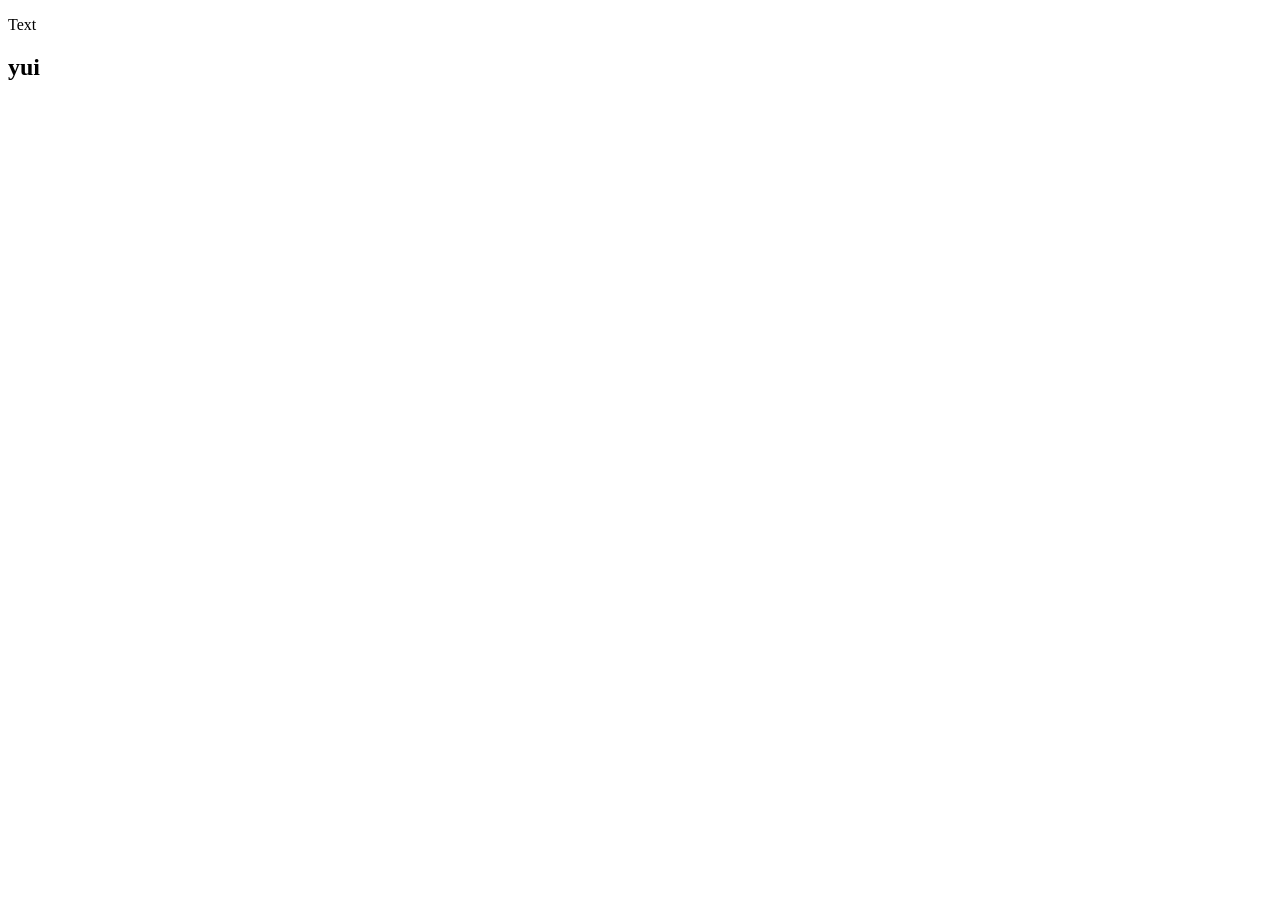
==== index.html @ f547c117 "Initial commit" ====
<!DOCTYPE html>
<html lang="en">
<head>
    <meta charset="UTF-8">
    <meta name="viewport" content="width=, initial-scale=1.0">
    <title>Document</title>
</head>
<body>
    <p>Text</p>
    <h2>yui</h2>
</body>
</html>
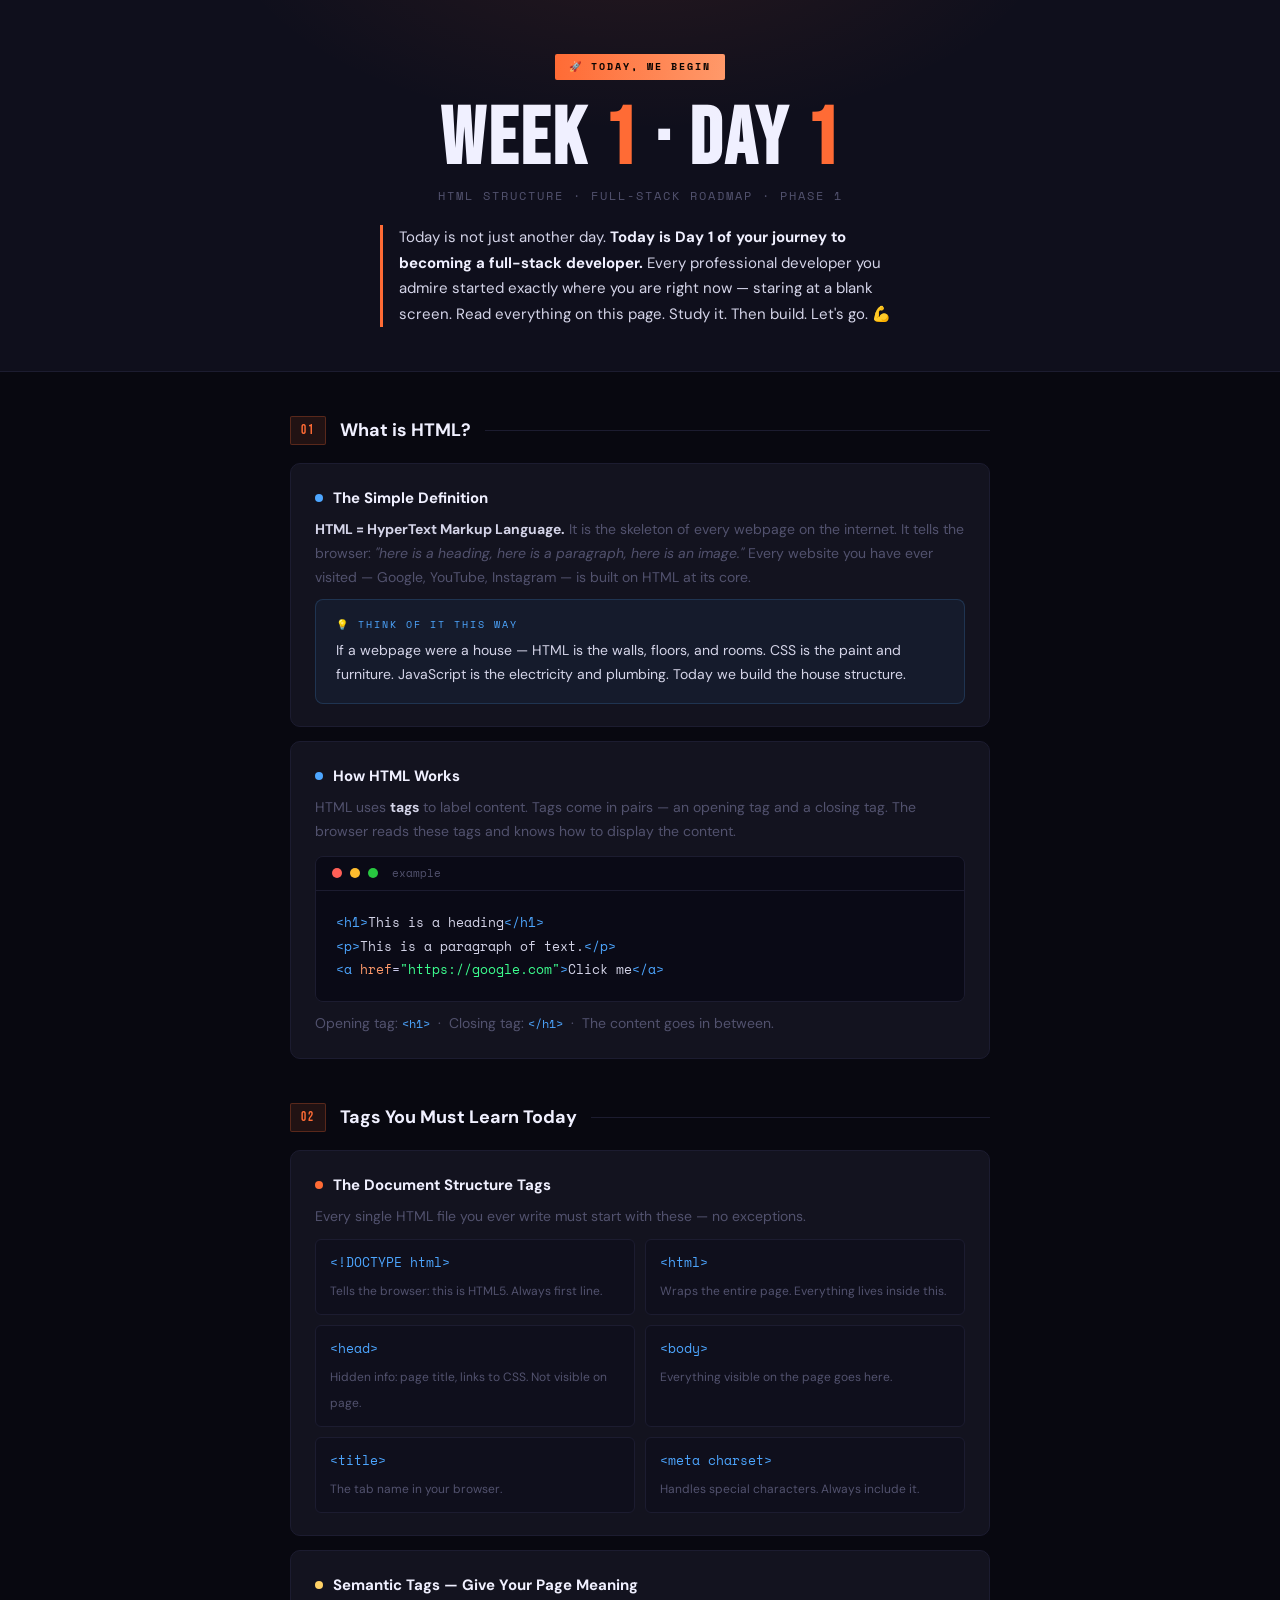
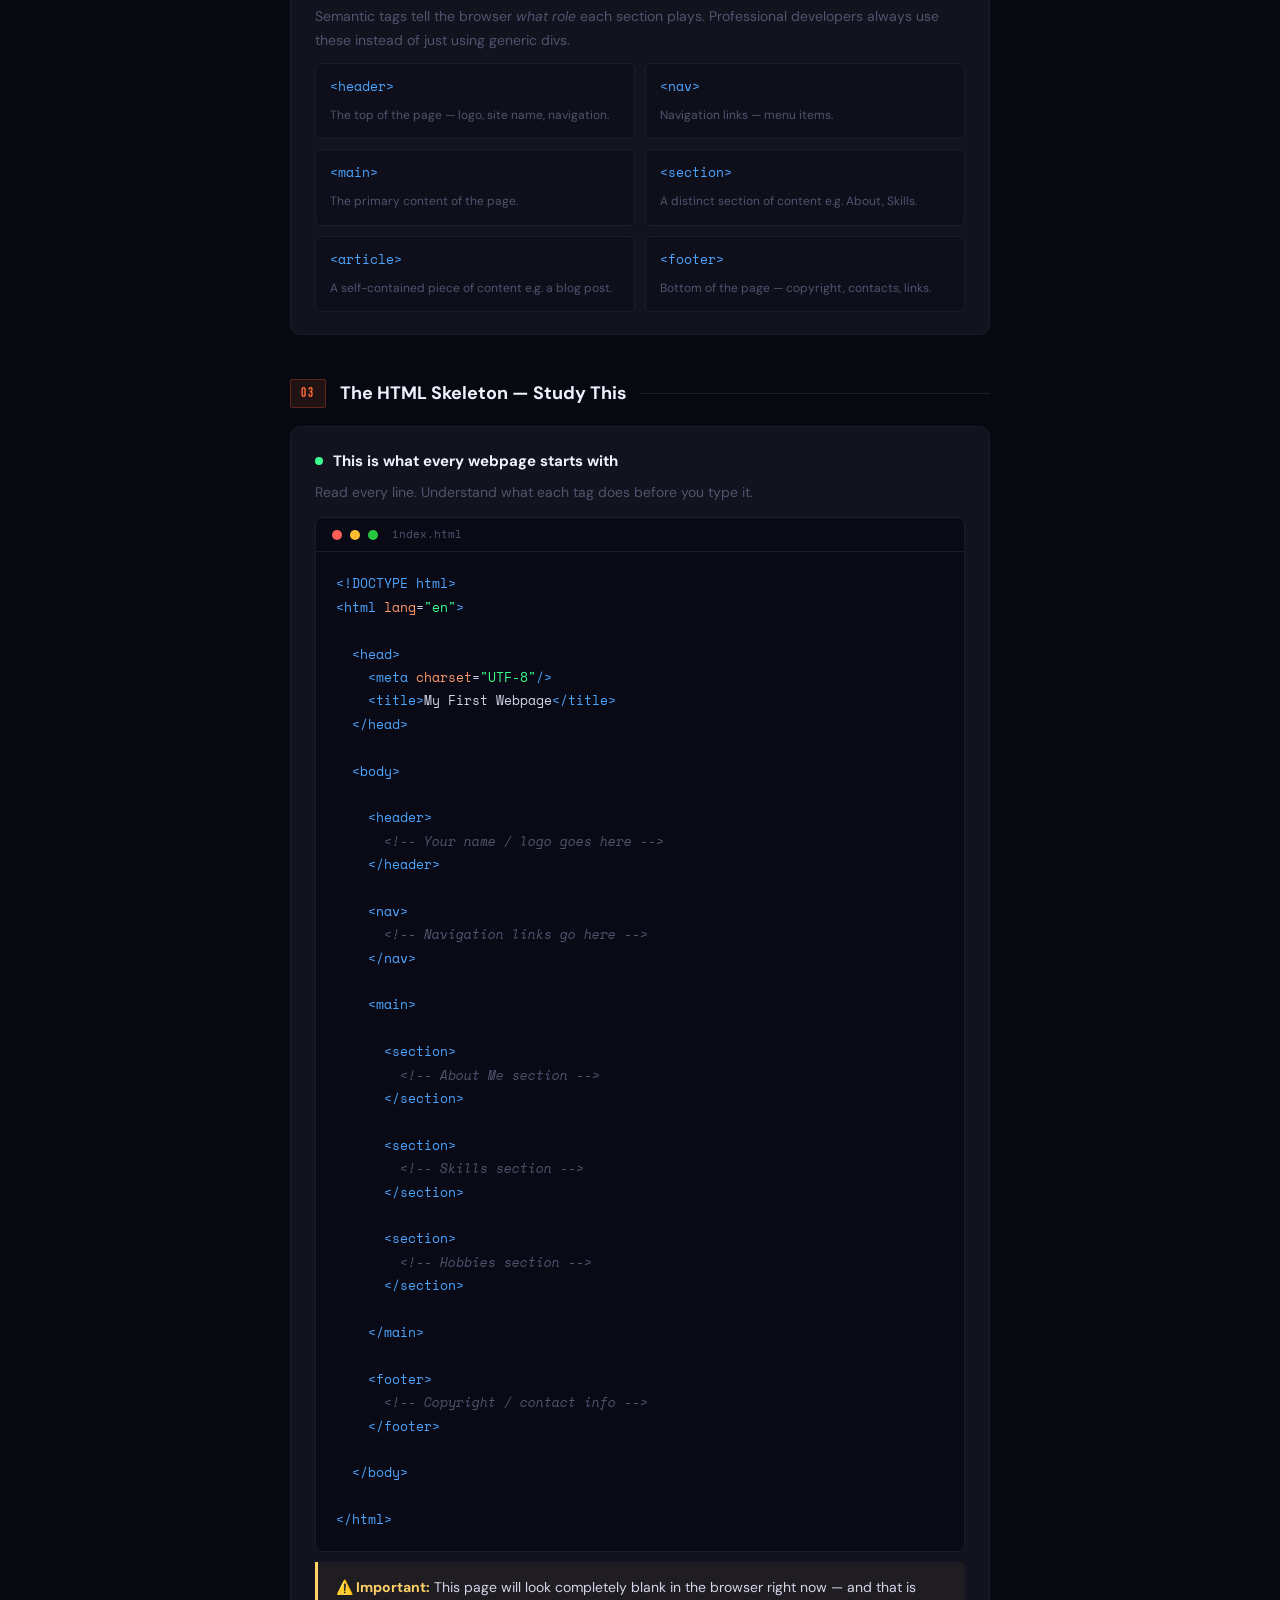
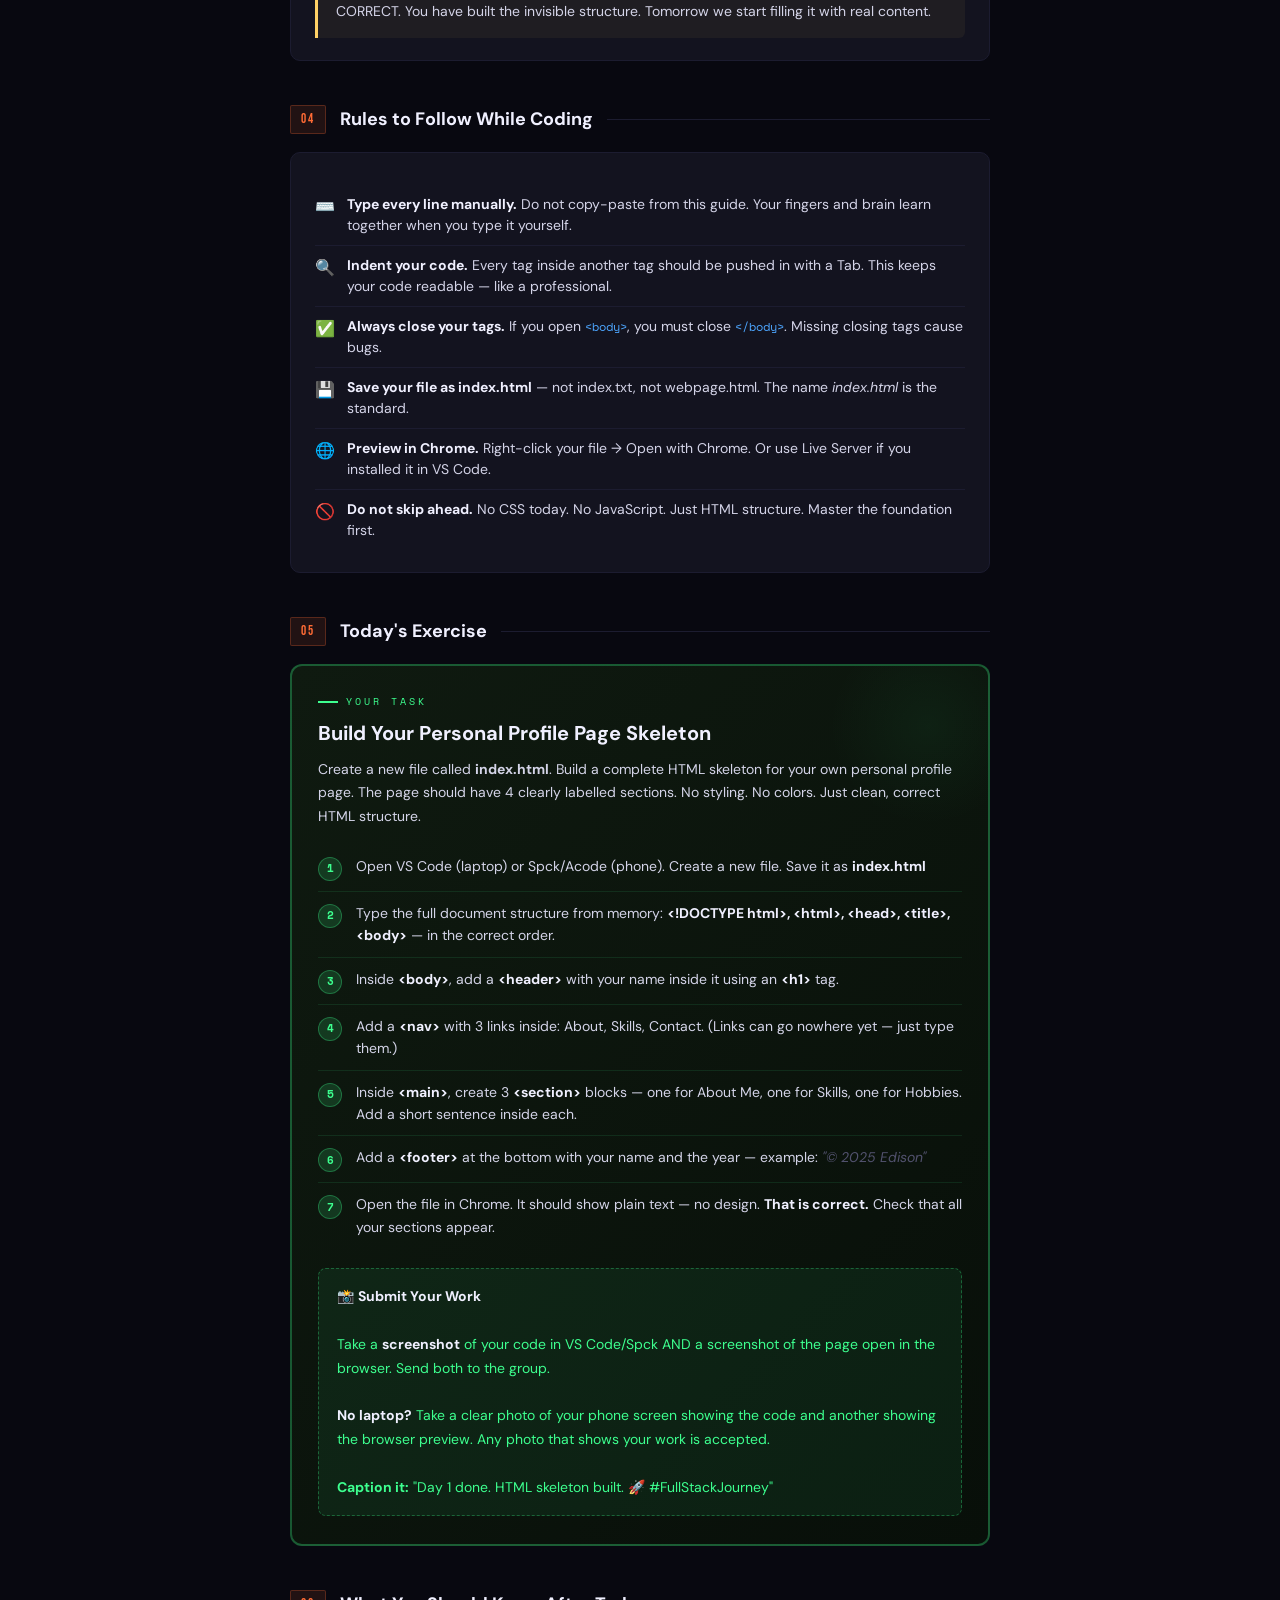
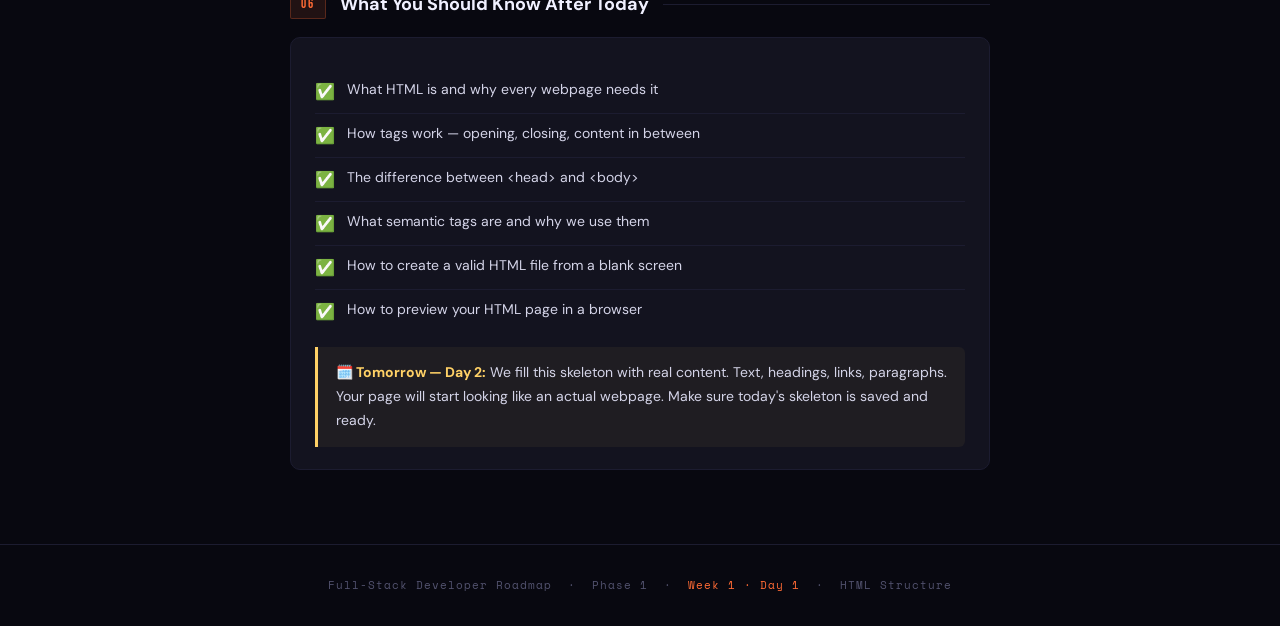
==== commit 1904c35b: "week 1, day1." ====
--- a/index.html
+++ b/index.html
@@ -1,12 +1,607 @@
 <!DOCTYPE html>
 <html lang="en">
 <head>
-    <meta charset="UTF-8">
-    <meta name="viewport" content="width=, initial-scale=1.0">
-    <title>Document</title>
+<meta charset="UTF-8"/>
+<meta name="viewport" content="width=device-width, initial-scale=1.0"/>
+<title>Week 1 · Day 1 — HTML Structure</title>
+<link href="https://fonts.googleapis.com/css2?family=Space+Mono:ital,wght@0,400;0,700;1,400&family=Bebas+Neue&family=DM+Sans:wght@300;400;500;700&display=swap" rel="stylesheet"/>
+<style>
+  :root {
+    --bg: #080810;
+    --surface: #0f0f1c;
+    --card: #13131f;
+    --border: #1c1c30;
+    --accent: #ff6b35;
+    --blue: #4da6ff;
+    --green: #3dff8f;
+    --yellow: #ffd166;
+    --muted: #52526e;
+    --text: #d4d4e8;
+    --white: #f0f0ff;
+  }
+
+  * { margin: 0; padding: 0; box-sizing: border-box; }
+
+  body {
+    background: var(--bg);
+    color: var(--text);
+    font-family: 'DM Sans', sans-serif;
+    line-height: 1.6;
+  }
+
+  /* ── HERO ── */
+  .hero {
+    background: var(--surface);
+    border-bottom: 1px solid var(--border);
+    padding: 52px 24px 44px;
+    text-align: center;
+    position: relative;
+    overflow: hidden;
+  }
+  .hero::before {
+    content: '';
+    position: absolute;
+    inset: 0;
+    background:
+      radial-gradient(ellipse 600px 300px at 50% -80px, rgba(255,107,53,0.1) 0%, transparent 70%);
+    pointer-events: none;
+  }
+  .journey-badge {
+    display: inline-block;
+    background: linear-gradient(90deg, var(--accent), #ff9a6b);
+    color: #000;
+    font-family: 'Space Mono', monospace;
+    font-size: 10px;
+    font-weight: 700;
+    letter-spacing: 2px;
+    text-transform: uppercase;
+    padding: 5px 14px;
+    border-radius: 2px;
+    margin-bottom: 20px;
+  }
+  .hero h1 {
+    font-family: 'Bebas Neue', sans-serif;
+    font-size: clamp(42px, 10vw, 80px);
+    color: var(--white);
+    letter-spacing: 3px;
+    line-height: 1;
+    margin-bottom: 6px;
+  }
+  .hero h1 span { color: var(--accent); }
+  .hero-sub {
+    font-family: 'Space Mono', monospace;
+    font-size: 12px;
+    color: var(--muted);
+    letter-spacing: 2px;
+    text-transform: uppercase;
+    margin-bottom: 20px;
+  }
+  .hero-message {
+    max-width: 520px;
+    margin: 0 auto;
+    font-size: 15px;
+    color: var(--text);
+    line-height: 1.7;
+    border-left: 3px solid var(--accent);
+    padding-left: 16px;
+    text-align: left;
+  }
+  .hero-message strong { color: var(--white); }
+
+  /* ── LAYOUT ── */
+  .wrap {
+    max-width: 740px;
+    margin: 0 auto;
+    padding: 0 20px 60px;
+  }
+
+  /* ── SECTION HEADER ── */
+  .sec-head {
+    display: flex;
+    align-items: center;
+    gap: 14px;
+    margin: 44px 0 18px;
+  }
+  .sec-num {
+    font-family: 'Bebas Neue', sans-serif;
+    font-size: 13px;
+    letter-spacing: 2px;
+    color: var(--accent);
+    background: rgba(255,107,53,0.1);
+    border: 1px solid rgba(255,107,53,0.25);
+    padding: 3px 10px;
+    border-radius: 2px;
+    white-space: nowrap;
+  }
+  .sec-title {
+    font-family: 'DM Sans', sans-serif;
+    font-size: 18px;
+    font-weight: 700;
+    color: var(--white);
+  }
+  .sec-line {
+    flex: 1;
+    height: 1px;
+    background: var(--border);
+  }
+
+  /* ── CARD ── */
+  .card {
+    background: var(--card);
+    border: 1px solid var(--border);
+    border-radius: 10px;
+    padding: 22px 24px;
+    margin-bottom: 14px;
+  }
+  .card-title {
+    font-size: 15px;
+    font-weight: 700;
+    color: var(--white);
+    margin-bottom: 8px;
+    display: flex;
+    align-items: center;
+    gap: 10px;
+  }
+  .card-title .dot {
+    width: 8px; height: 8px;
+    border-radius: 50%;
+    background: var(--accent);
+    flex-shrink: 0;
+  }
+  .card-title .dot.blue { background: var(--blue); }
+  .card-title .dot.green { background: var(--green); }
+  .card-title .dot.yellow { background: var(--yellow); }
+  .card p {
+    font-size: 14px;
+    color: var(--muted);
+    line-height: 1.7;
+  }
+  .card p strong { color: var(--text); }
+
+  /* ── WHAT IS HTML ── */
+  .analogy-box {
+    background: rgba(77,166,255,0.06);
+    border: 1px solid rgba(77,166,255,0.18);
+    border-radius: 8px;
+    padding: 16px 20px;
+    margin-top: 10px;
+    font-size: 14px;
+    color: var(--text);
+    line-height: 1.7;
+  }
+  .analogy-box .label {
+    font-family: 'Space Mono', monospace;
+    font-size: 10px;
+    color: var(--blue);
+    letter-spacing: 2px;
+    text-transform: uppercase;
+    margin-bottom: 6px;
+  }
+
+  /* ── TAG TABLE ── */
+  .tag-grid {
+    display: grid;
+    grid-template-columns: 1fr 1fr;
+    gap: 10px;
+    margin-top: 10px;
+  }
+  @media (max-width: 500px) { .tag-grid { grid-template-columns: 1fr; } }
+  .tag-item {
+    background: var(--surface);
+    border: 1px solid var(--border);
+    border-radius: 6px;
+    padding: 12px 14px;
+  }
+  .tag-item code {
+    font-family: 'Space Mono', monospace;
+    font-size: 13px;
+    color: var(--blue);
+    display: block;
+    margin-bottom: 4px;
+  }
+  .tag-item span {
+    font-size: 12px;
+    color: var(--muted);
+  }
+
+  /* ── CODE BLOCK ── */
+  .code-wrap {
+    margin-top: 12px;
+    border-radius: 8px;
+    overflow: hidden;
+    border: 1px solid var(--border);
+  }
+  .code-bar {
+    background: #0a0a16;
+    padding: 8px 16px;
+    display: flex;
+    align-items: center;
+    gap: 8px;
+    border-bottom: 1px solid var(--border);
+  }
+  .code-bar .dot-r { width: 10px; height: 10px; border-radius: 50%; background: #ff5f57; }
+  .code-bar .dot-y { width: 10px; height: 10px; border-radius: 50%; background: #febc2e; }
+  .code-bar .dot-g { width: 10px; height: 10px; border-radius: 50%; background: #28c840; }
+  .code-bar span {
+    font-family: 'Space Mono', monospace;
+    font-size: 11px;
+    color: var(--muted);
+    margin-left: 6px;
+  }
+  pre {
+    background: #0a0a16;
+    padding: 20px;
+    overflow-x: auto;
+    font-family: 'Space Mono', monospace;
+    font-size: 13px;
+    line-height: 1.8;
+    color: #c8c8e8;
+  }
+  .hl-tag { color: #4da6ff; }
+  .hl-attr { color: #ff9a6b; }
+  .hl-str { color: #3dff8f; }
+  .hl-com { color: #52526e; font-style: italic; }
+  .hl-text { color: #d4d4e8; }
+
+  /* ── RULES ── */
+  .rule-list {
+    list-style: none;
+    margin-top: 10px;
+  }
+  .rule-list li {
+    font-size: 14px;
+    color: var(--text);
+    padding: 9px 0;
+    border-bottom: 1px solid var(--border);
+    display: flex;
+    gap: 12px;
+    align-items: flex-start;
+    line-height: 1.5;
+  }
+  .rule-list li:last-child { border-bottom: none; }
+  .rule-list li .icon { font-size: 16px; flex-shrink: 0; margin-top: 1px; }
+
+  /* ── EXERCISE ── */
+  .exercise-card {
+    background: linear-gradient(135deg, #0f1a10, #080f09);
+    border: 2px solid rgba(61,255,143,0.3);
+    border-radius: 12px;
+    padding: 28px 26px;
+    margin-top: 8px;
+    position: relative;
+    overflow: hidden;
+  }
+  .exercise-card::before {
+    content: '';
+    position: absolute;
+    top: -40px; right: -40px;
+    width: 200px; height: 200px;
+    background: radial-gradient(circle, rgba(61,255,143,0.05) 0%, transparent 70%);
+    pointer-events: none;
+  }
+  .ex-badge {
+    font-family: 'Space Mono', monospace;
+    font-size: 10px;
+    letter-spacing: 3px;
+    color: var(--green);
+    text-transform: uppercase;
+    margin-bottom: 10px;
+    display: flex;
+    align-items: center;
+    gap: 8px;
+  }
+  .ex-badge::before {
+    content: '';
+    width: 20px; height: 2px;
+    background: var(--green);
+  }
+  .exercise-card h3 {
+    font-size: 20px;
+    font-weight: 700;
+    color: var(--white);
+    margin-bottom: 12px;
+    line-height: 1.3;
+  }
+  .exercise-card p {
+    font-size: 14px;
+    color: var(--text);
+    line-height: 1.7;
+    margin-bottom: 16px;
+  }
+  .step-list {
+    list-style: none;
+    margin-bottom: 20px;
+  }
+  .step-list li {
+    display: flex;
+    gap: 14px;
+    align-items: flex-start;
+    padding: 10px 0;
+    border-bottom: 1px solid rgba(61,255,143,0.1);
+    font-size: 14px;
+    color: var(--text);
+    line-height: 1.6;
+  }
+  .step-list li:last-child { border-bottom: none; }
+  .step-num {
+    width: 24px; height: 24px;
+    border-radius: 50%;
+    background: rgba(61,255,143,0.15);
+    border: 1px solid rgba(61,255,143,0.3);
+    color: var(--green);
+    font-family: 'Space Mono', monospace;
+    font-size: 11px;
+    font-weight: 700;
+    display: flex; align-items: center; justify-content: center;
+    flex-shrink: 0;
+    margin-top: 2px;
+  }
+  .submit-box {
+    background: rgba(61,255,143,0.07);
+    border: 1px dashed rgba(61,255,143,0.3);
+    border-radius: 8px;
+    padding: 16px 18px;
+    font-size: 14px;
+    color: var(--green);
+    line-height: 1.7;
+  }
+  .submit-box strong { color: var(--white); }
+
+  /* ── REMEMBER ── */
+  .remember {
+    background: rgba(255,209,102,0.05);
+    border-left: 3px solid var(--yellow);
+    border-radius: 0 6px 6px 0;
+    padding: 14px 18px;
+    margin-top: 10px;
+    font-size: 14px;
+    color: var(--text);
+    line-height: 1.7;
+  }
+  .remember strong { color: var(--yellow); }
+
+  /* ── FOOTER ── */
+  footer {
+    text-align: center;
+    padding: 32px 20px;
+    border-top: 1px solid var(--border);
+    font-family: 'Space Mono', monospace;
+    font-size: 11px;
+    color: var(--muted);
+    letter-spacing: 1px;
+  }
+  footer span { color: var(--accent); }
+</style>
 </head>
 <body>
-    <p>Text</p>
-    <h2>yui</h2>
+
+<!-- HERO -->
+<div class="hero">
+  <div class="journey-badge">🚀 Today, We Begin</div>
+  <h1>Week <span>1</span> · Day <span>1</span></h1>
+  <div class="hero-sub">HTML Structure · Full-Stack Roadmap · Phase 1</div>
+  <div class="hero-message">
+    Today is not just another day. <strong>Today is Day 1 of your journey to becoming a full-stack developer.</strong> Every professional developer you admire started exactly where you are right now — staring at a blank screen. Read everything on this page. Study it. Then build. Let's go. 💪
+  </div>
+</div>
+
+<div class="wrap">
+
+  <!-- SECTION 1: WHAT IS HTML -->
+  <div class="sec-head">
+    <div class="sec-num">01</div>
+    <div class="sec-title">What is HTML?</div>
+    <div class="sec-line"></div>
+  </div>
+
+  <div class="card">
+    <div class="card-title"><span class="dot blue"></span>The Simple Definition</div>
+    <p><strong>HTML = HyperText Markup Language.</strong> It is the skeleton of every webpage on the internet. It tells the browser: <em>"here is a heading, here is a paragraph, here is an image."</em> Every website you have ever visited — Google, YouTube, Instagram — is built on HTML at its core.</p>
+    <div class="analogy-box">
+      <div class="label">💡 Think of it this way</div>
+      If a webpage were a house — HTML is the walls, floors, and rooms. CSS is the paint and furniture. JavaScript is the electricity and plumbing. Today we build the house structure.
+    </div>
+  </div>
+
+  <div class="card">
+    <div class="card-title"><span class="dot blue"></span>How HTML Works</div>
+    <p>HTML uses <strong>tags</strong> to label content. Tags come in pairs — an opening tag and a closing tag. The browser reads these tags and knows how to display the content.</p>
+    <div class="code-wrap" style="margin-top:12px;">
+      <div class="code-bar"><div class="dot-r"></div><div class="dot-y"></div><div class="dot-g"></div><span>example</span></div>
+      <pre><span class="hl-tag">&lt;h1&gt;</span><span class="hl-text">This is a heading</span><span class="hl-tag">&lt;/h1&gt;</span>
+<span class="hl-tag">&lt;p&gt;</span><span class="hl-text">This is a paragraph of text.</span><span class="hl-tag">&lt;/p&gt;</span>
+<span class="hl-tag">&lt;a </span><span class="hl-attr">href</span>=<span class="hl-str">"https://google.com"</span><span class="hl-tag">&gt;</span><span class="hl-text">Click me</span><span class="hl-tag">&lt;/a&gt;</span></pre>
+    </div>
+    <p style="margin-top:10px;">Opening tag: <code style="font-family:'Space Mono',monospace;color:var(--blue);font-size:12px;">&lt;h1&gt;</code> &nbsp;·&nbsp; Closing tag: <code style="font-family:'Space Mono',monospace;color:var(--blue);font-size:12px;">&lt;/h1&gt;</code> &nbsp;·&nbsp; The content goes in between.</p>
+  </div>
+
+  <!-- SECTION 2: THE TAGS -->
+  <div class="sec-head">
+    <div class="sec-num">02</div>
+    <div class="sec-title">Tags You Must Learn Today</div>
+    <div class="sec-line"></div>
+  </div>
+
+  <div class="card">
+    <div class="card-title"><span class="dot"></span>The Document Structure Tags</div>
+    <p>Every single HTML file you ever write must start with these — no exceptions.</p>
+    <div class="tag-grid">
+      <div class="tag-item"><code>&lt;!DOCTYPE html&gt;</code><span>Tells the browser: this is HTML5. Always first line.</span></div>
+      <div class="tag-item"><code>&lt;html&gt;</code><span>Wraps the entire page. Everything lives inside this.</span></div>
+      <div class="tag-item"><code>&lt;head&gt;</code><span>Hidden info: page title, links to CSS. Not visible on page.</span></div>
+      <div class="tag-item"><code>&lt;body&gt;</code><span>Everything visible on the page goes here.</span></div>
+      <div class="tag-item"><code>&lt;title&gt;</code><span>The tab name in your browser.</span></div>
+      <div class="tag-item"><code>&lt;meta charset&gt;</code><span>Handles special characters. Always include it.</span></div>
+    </div>
+  </div>
+
+  <div class="card">
+    <div class="card-title"><span class="dot yellow"></span>Semantic Tags — Give Your Page Meaning</div>
+    <p>Semantic tags tell the browser <em>what role</em> each section plays. Professional developers always use these instead of just using generic divs.</p>
+    <div class="tag-grid">
+      <div class="tag-item"><code>&lt;header&gt;</code><span>The top of the page — logo, site name, navigation.</span></div>
+      <div class="tag-item"><code>&lt;nav&gt;</code><span>Navigation links — menu items.</span></div>
+      <div class="tag-item"><code>&lt;main&gt;</code><span>The primary content of the page.</span></div>
+      <div class="tag-item"><code>&lt;section&gt;</code><span>A distinct section of content e.g. About, Skills.</span></div>
+      <div class="tag-item"><code>&lt;article&gt;</code><span>A self-contained piece of content e.g. a blog post.</span></div>
+      <div class="tag-item"><code>&lt;footer&gt;</code><span>Bottom of the page — copyright, contacts, links.</span></div>
+    </div>
+  </div>
+
+  <!-- SECTION 3: FULL SKELETON -->
+  <div class="sec-head">
+    <div class="sec-num">03</div>
+    <div class="sec-title">The HTML Skeleton — Study This</div>
+    <div class="sec-line"></div>
+  </div>
+
+  <div class="card">
+    <div class="card-title"><span class="dot green"></span>This is what every webpage starts with</div>
+    <p>Read every line. Understand what each tag does before you type it.</p>
+    <div class="code-wrap">
+      <div class="code-bar"><div class="dot-r"></div><div class="dot-y"></div><div class="dot-g"></div><span>index.html</span></div>
+      <pre><span class="hl-tag">&lt;!DOCTYPE html&gt;</span>
+<span class="hl-tag">&lt;html </span><span class="hl-attr">lang</span>=<span class="hl-str">"en"</span><span class="hl-tag">&gt;</span>
+
+  <span class="hl-tag">&lt;head&gt;</span>
+    <span class="hl-tag">&lt;meta </span><span class="hl-attr">charset</span>=<span class="hl-str">"UTF-8"</span><span class="hl-tag">/&gt;</span>
+    <span class="hl-tag">&lt;title&gt;</span><span class="hl-text">My First Webpage</span><span class="hl-tag">&lt;/title&gt;</span>
+  <span class="hl-tag">&lt;/head&gt;</span>
+
+  <span class="hl-tag">&lt;body&gt;</span>
+
+    <span class="hl-tag">&lt;header&gt;</span>
+      <span class="hl-com">&lt;!-- Your name / logo goes here --&gt;</span>
+    <span class="hl-tag">&lt;/header&gt;</span>
+
+    <span class="hl-tag">&lt;nav&gt;</span>
+      <span class="hl-com">&lt;!-- Navigation links go here --&gt;</span>
+    <span class="hl-tag">&lt;/nav&gt;</span>
+
+    <span class="hl-tag">&lt;main&gt;</span>
+
+      <span class="hl-tag">&lt;section&gt;</span>
+        <span class="hl-com">&lt;!-- About Me section --&gt;</span>
+      <span class="hl-tag">&lt;/section&gt;</span>
+
+      <span class="hl-tag">&lt;section&gt;</span>
+        <span class="hl-com">&lt;!-- Skills section --&gt;</span>
+      <span class="hl-tag">&lt;/section&gt;</span>
+
+      <span class="hl-tag">&lt;section&gt;</span>
+        <span class="hl-com">&lt;!-- Hobbies section --&gt;</span>
+      <span class="hl-tag">&lt;/section&gt;</span>
+
+    <span class="hl-tag">&lt;/main&gt;</span>
+
+    <span class="hl-tag">&lt;footer&gt;</span>
+      <span class="hl-com">&lt;!-- Copyright / contact info --&gt;</span>
+    <span class="hl-tag">&lt;/footer&gt;</span>
+
+  <span class="hl-tag">&lt;/body&gt;</span>
+
+<span class="hl-tag">&lt;/html&gt;</span></pre>
+    </div>
+    <div class="remember">
+      <strong>⚠️ Important:</strong> This page will look completely blank in the browser right now — and that is CORRECT. You have built the invisible structure. Tomorrow we start filling it with real content.
+    </div>
+  </div>
+
+  <!-- SECTION 4: RULES -->
+  <div class="sec-head">
+    <div class="sec-num">04</div>
+    <div class="sec-title">Rules to Follow While Coding</div>
+    <div class="sec-line"></div>
+  </div>
+
+  <div class="card">
+    <ul class="rule-list">
+      <li><span class="icon">⌨️</span><div><strong style="color:var(--white);">Type every line manually.</strong> Do not copy-paste from this guide. Your fingers and brain learn together when you type it yourself.</div></li>
+      <li><span class="icon">🔍</span><div><strong style="color:var(--white);">Indent your code.</strong> Every tag inside another tag should be pushed in with a Tab. This keeps your code readable — like a professional.</div></li>
+      <li><span class="icon">✅</span><div><strong style="color:var(--white);">Always close your tags.</strong> If you open <code style="font-family:'Space Mono',monospace;color:var(--blue);font-size:12px;">&lt;body&gt;</code>, you must close <code style="font-family:'Space Mono',monospace;color:var(--blue);font-size:12px;">&lt;/body&gt;</code>. Missing closing tags cause bugs.</div></li>
+      <li><span class="icon">💾</span><div><strong style="color:var(--white);">Save your file as index.html</strong> — not index.txt, not webpage.html. The name <em>index.html</em> is the standard.</div></li>
+      <li><span class="icon">🌐</span><div><strong style="color:var(--white);">Preview in Chrome.</strong> Right-click your file → Open with Chrome. Or use Live Server if you installed it in VS Code.</div></li>
+      <li><span class="icon">🚫</span><div><strong style="color:var(--white);">Do not skip ahead.</strong> No CSS today. No JavaScript. Just HTML structure. Master the foundation first.</div></li>
+    </ul>
+  </div>
+
+  <!-- SECTION 5: EXERCISE -->
+  <div class="sec-head">
+    <div class="sec-num">05</div>
+    <div class="sec-title">Today's Exercise</div>
+    <div class="sec-line"></div>
+  </div>
+
+  <div class="exercise-card">
+    <div class="ex-badge">Your Task</div>
+    <h3>Build Your Personal Profile Page Skeleton</h3>
+    <p>Create a new file called <strong>index.html</strong>. Build a complete HTML skeleton for your own personal profile page. The page should have 4 clearly labelled sections. No styling. No colors. Just clean, correct HTML structure.</p>
+
+    <ul class="step-list">
+      <li>
+        <div class="step-num">1</div>
+        <div>Open VS Code (laptop) or Spck/Acode (phone). Create a new file. Save it as <strong style="color:var(--white);">index.html</strong></div>
+      </li>
+      <li>
+        <div class="step-num">2</div>
+        <div>Type the full document structure from memory: <strong style="color:var(--white);">&lt;!DOCTYPE html&gt;, &lt;html&gt;, &lt;head&gt;, &lt;title&gt;, &lt;body&gt;</strong> — in the correct order.</div>
+      </li>
+      <li>
+        <div class="step-num">3</div>
+        <div>Inside <strong style="color:var(--white);">&lt;body&gt;</strong>, add a <strong style="color:var(--white);">&lt;header&gt;</strong> with your name inside it using an <strong style="color:var(--white);">&lt;h1&gt;</strong> tag.</div>
+      </li>
+      <li>
+        <div class="step-num">4</div>
+        <div>Add a <strong style="color:var(--white);">&lt;nav&gt;</strong> with 3 links inside: About, Skills, Contact. (Links can go nowhere yet — just type them.)</div>
+      </li>
+      <li>
+        <div class="step-num">5</div>
+        <div>Inside <strong style="color:var(--white);">&lt;main&gt;</strong>, create 3 <strong style="color:var(--white);">&lt;section&gt;</strong> blocks — one for About Me, one for Skills, one for Hobbies. Add a short sentence inside each.</div>
+      </li>
+      <li>
+        <div class="step-num">6</div>
+        <div>Add a <strong style="color:var(--white);">&lt;footer&gt;</strong> at the bottom with your name and the year — example: <em style="color:var(--muted);">"© 2025 Edison"</em></div>
+      </li>
+      <li>
+        <div class="step-num">7</div>
+        <div>Open the file in Chrome. It should show plain text — no design. <strong style="color:var(--white);">That is correct.</strong> Check that all your sections appear.</div>
+      </li>
+    </ul>
+
+    <div class="submit-box">
+      📸 <strong>Submit Your Work</strong><br/><br/>
+      Take a <strong>screenshot</strong> of your code in VS Code/Spck AND a screenshot of the page open in the browser. Send both to the group.<br/><br/>
+      <strong>No laptop?</strong> Take a clear photo of your phone screen showing the code and another showing the browser preview. Any photo that shows your work is accepted.<br/><br/>
+      <strong style="color:var(--green);">Caption it:</strong> "Day 1 done. HTML skeleton built. 🚀 #FullStackJourney"
+    </div>
+  </div>
+
+  <!-- SECTION 6: WHAT YOU LEARNED -->
+  <div class="sec-head">
+    <div class="sec-num">06</div>
+    <div class="sec-title">What You Should Know After Today</div>
+    <div class="sec-line"></div>
+  </div>
+
+  <div class="card">
+    <ul class="rule-list">
+      <li><span class="icon">✅</span><div>What HTML is and why every webpage needs it</div></li>
+      <li><span class="icon">✅</span><div>How tags work — opening, closing, content in between</div></li>
+      <li><span class="icon">✅</span><div>The difference between &lt;head&gt; and &lt;body&gt;</div></li>
+      <li><span class="icon">✅</span><div>What semantic tags are and why we use them</div></li>
+      <li><span class="icon">✅</span><div>How to create a valid HTML file from a blank screen</div></li>
+      <li><span class="icon">✅</span><div>How to preview your HTML page in a browser</div></li>
+    </ul>
+    <div class="remember" style="margin-top:14px;">
+      <strong>🗓️ Tomorrow — Day 2:</strong> We fill this skeleton with real content. Text, headings, links, paragraphs. Your page will start looking like an actual webpage. Make sure today's skeleton is saved and ready.
+    </div>
+  </div>
+
+</div>
+
+<footer>
+  Full-Stack Developer Roadmap &nbsp;·&nbsp; Phase 1 &nbsp;·&nbsp; <span>Week 1 · Day 1</span> &nbsp;·&nbsp; HTML Structure
+</footer>
+
 </body>
-</html>+</html>
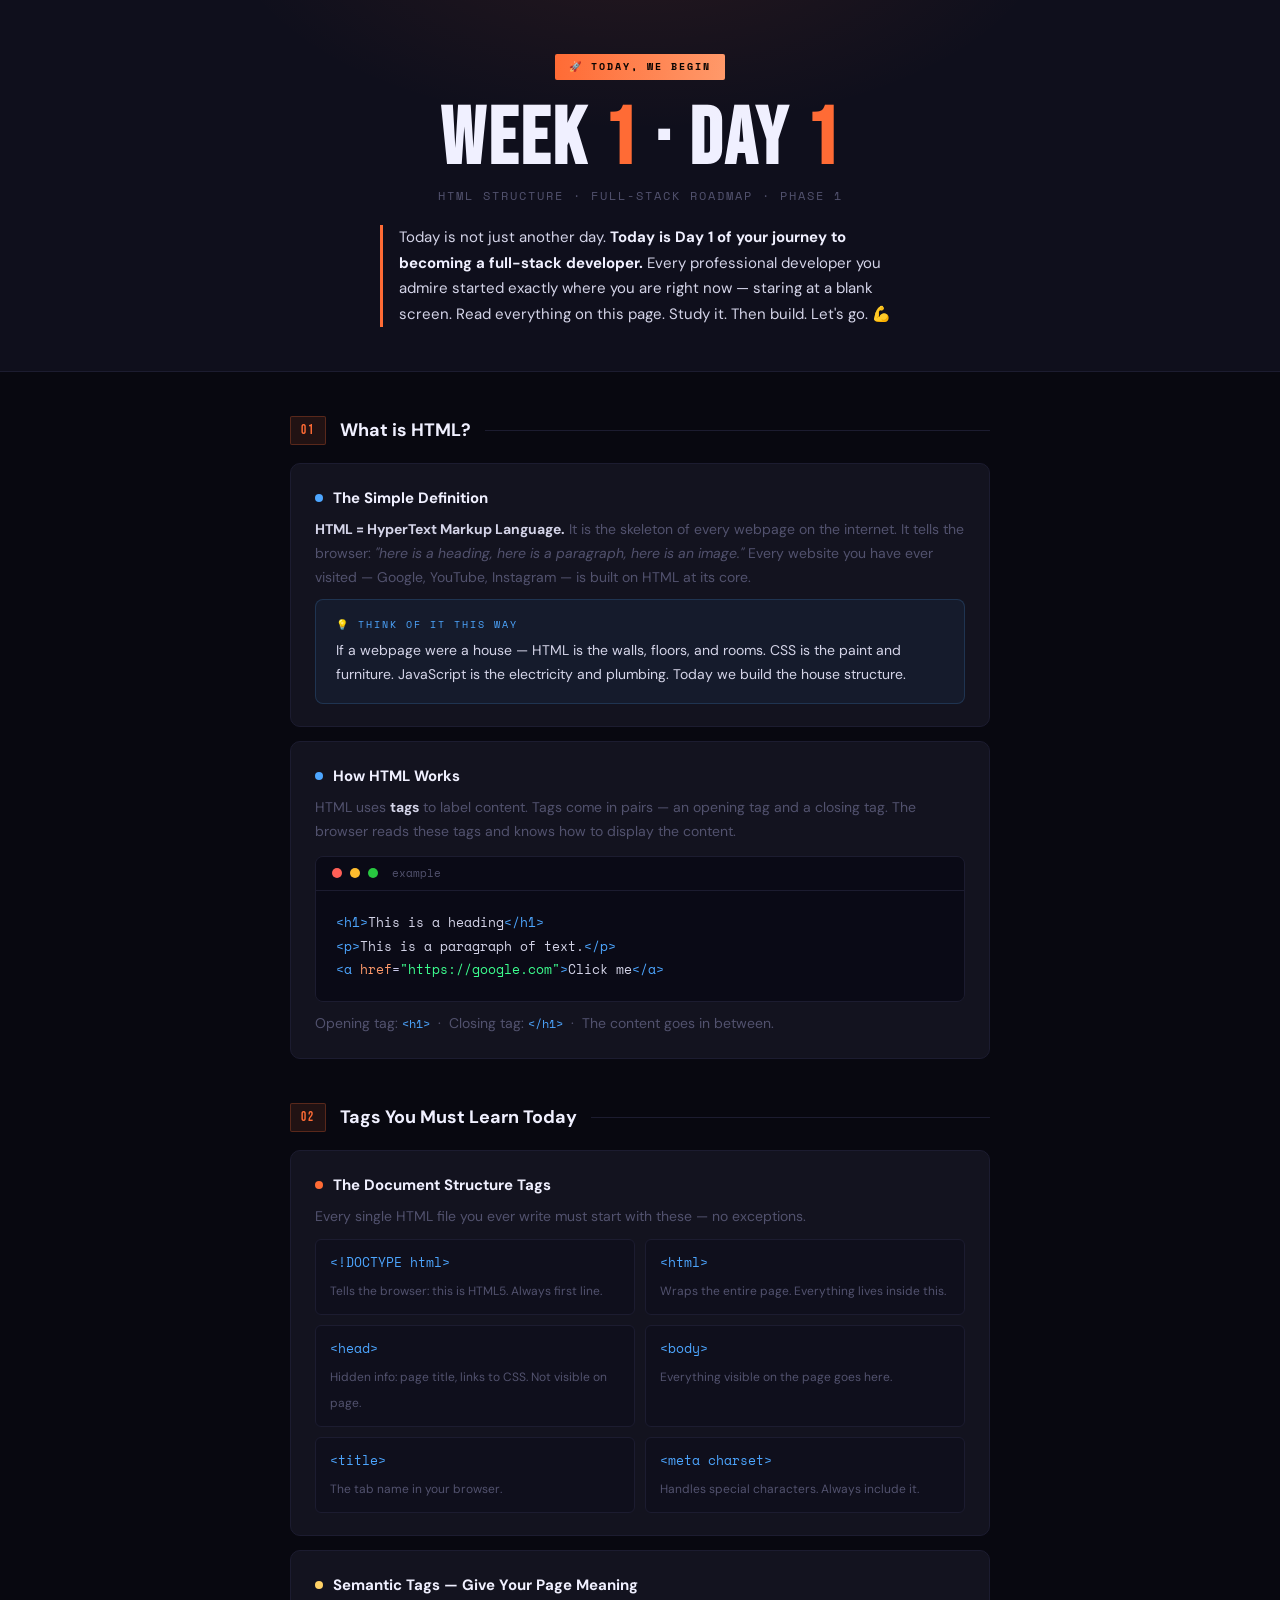
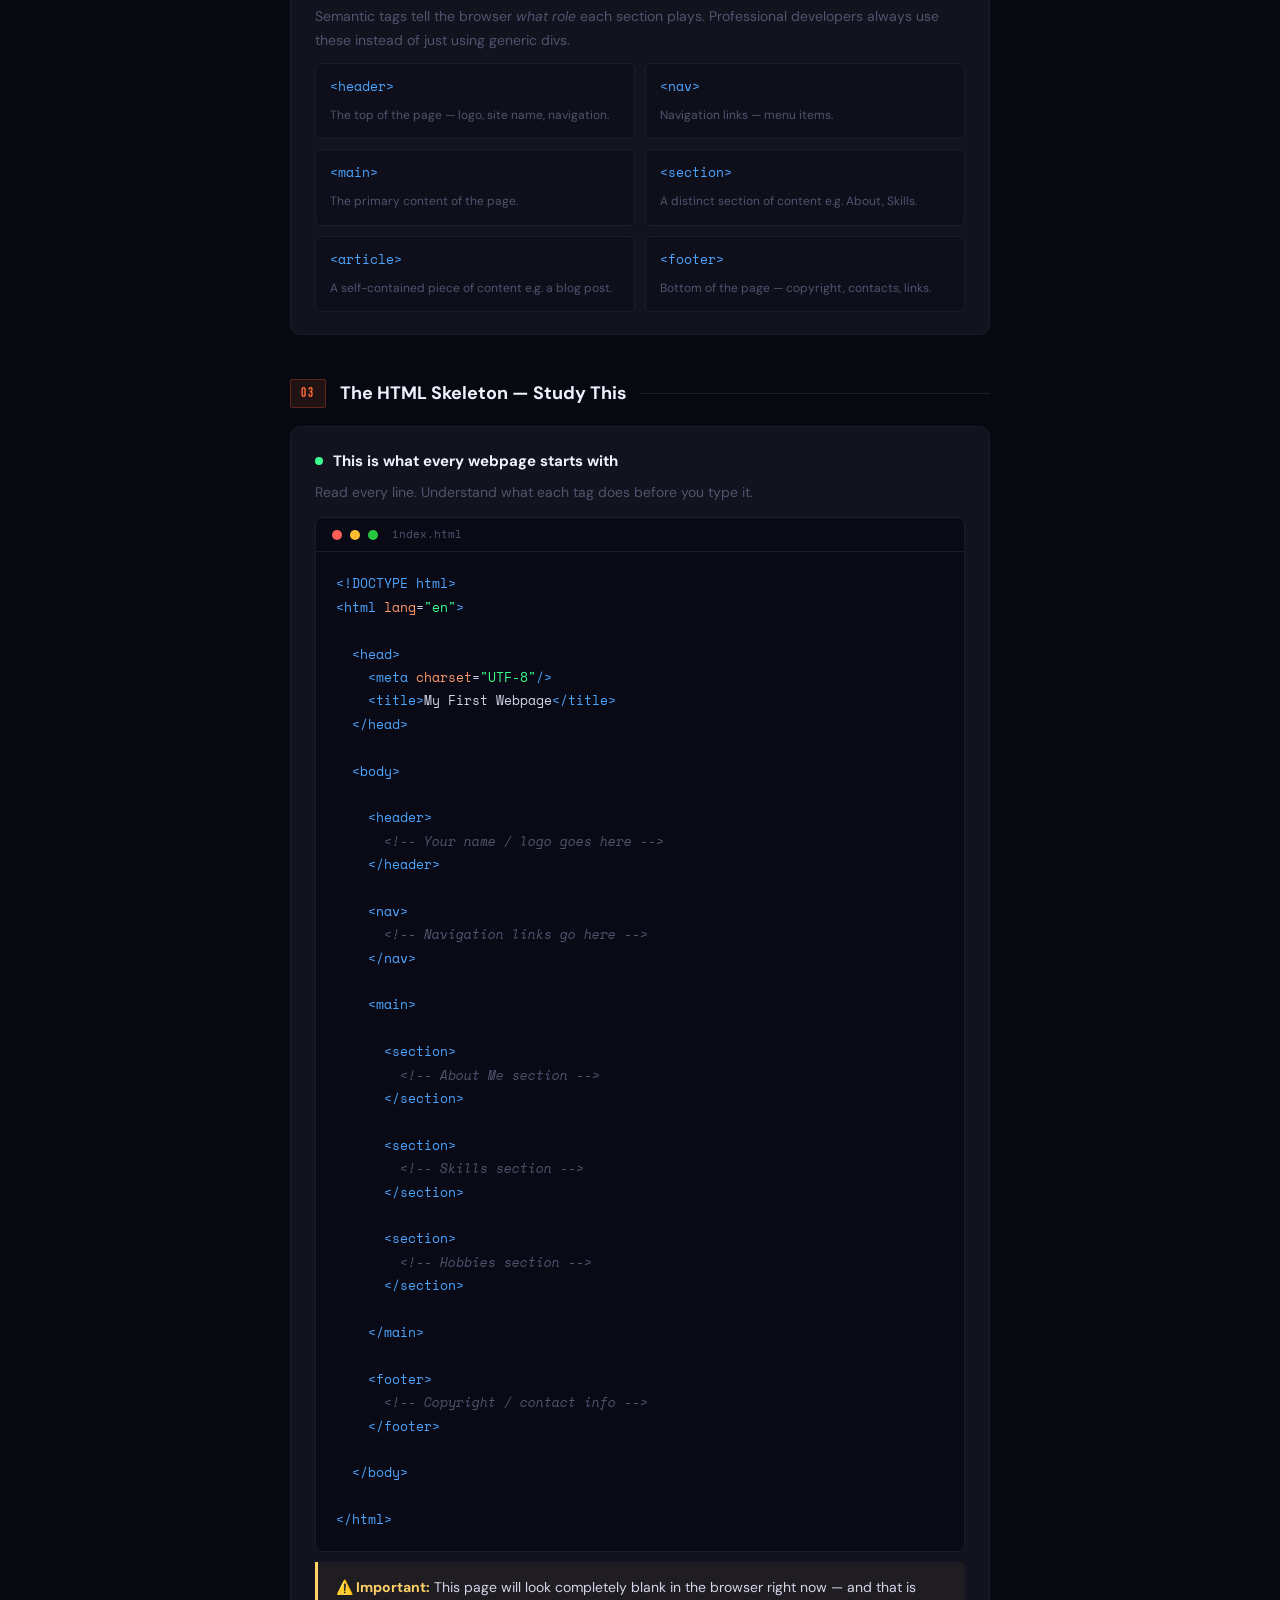
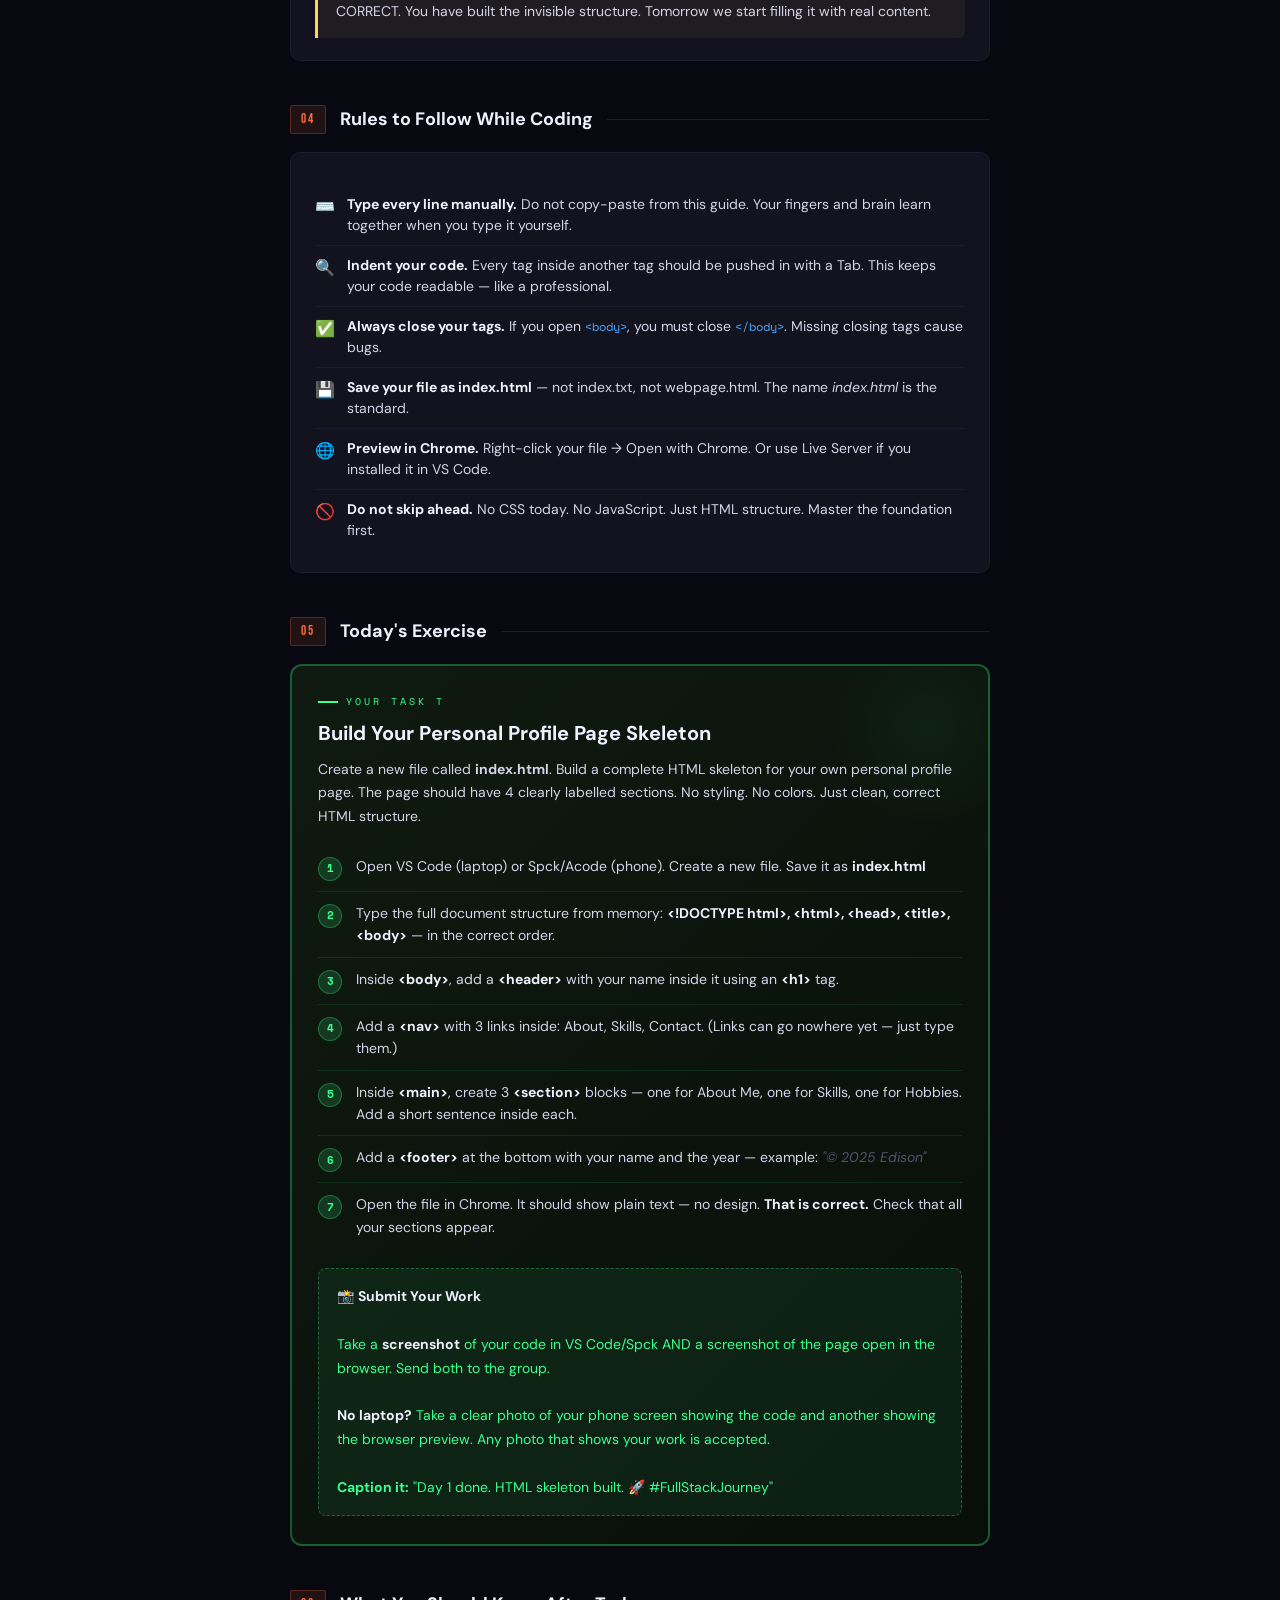
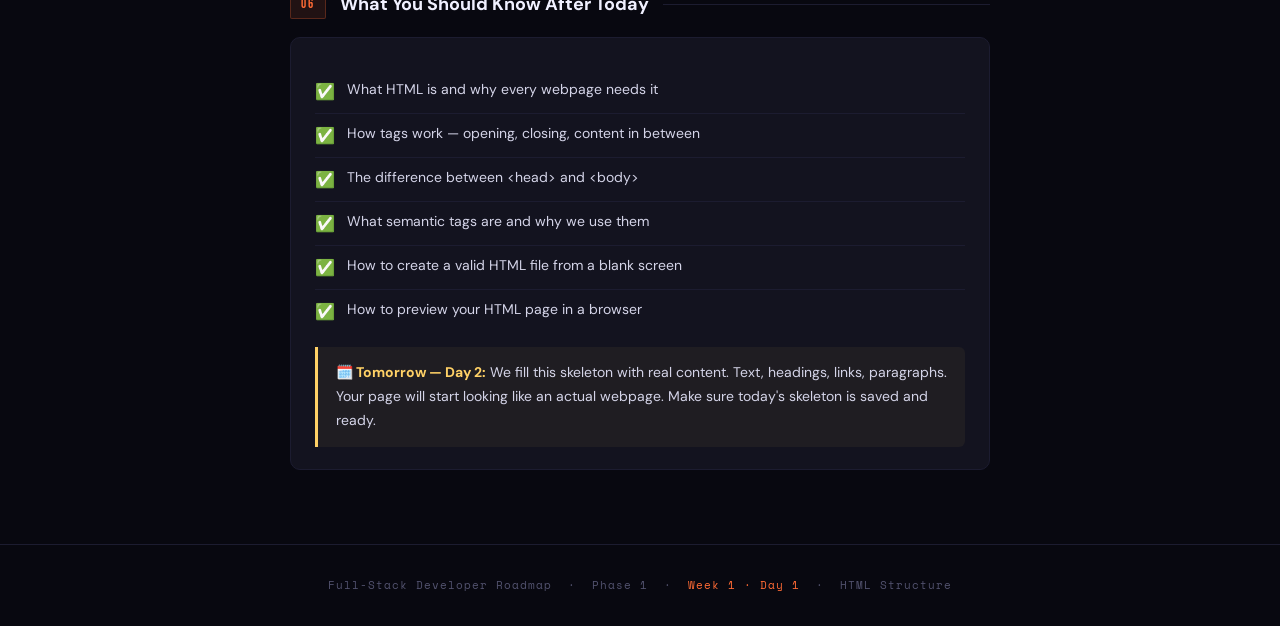
==== commit 7dfd9cf7: "changes" ====
--- a/index.html
+++ b/index.html
@@ -533,7 +533,7 @@
   </div>
 
   <div class="exercise-card">
-    <div class="ex-badge">Your Task</div>
+    <div class="ex-badge">Your Task T</div>
     <h3>Build Your Personal Profile Page Skeleton</h3>
     <p>Create a new file called <strong>index.html</strong>. Build a complete HTML skeleton for your own personal profile page. The page should have 4 clearly labelled sections. No styling. No colors. Just clean, correct HTML structure.</p>
 
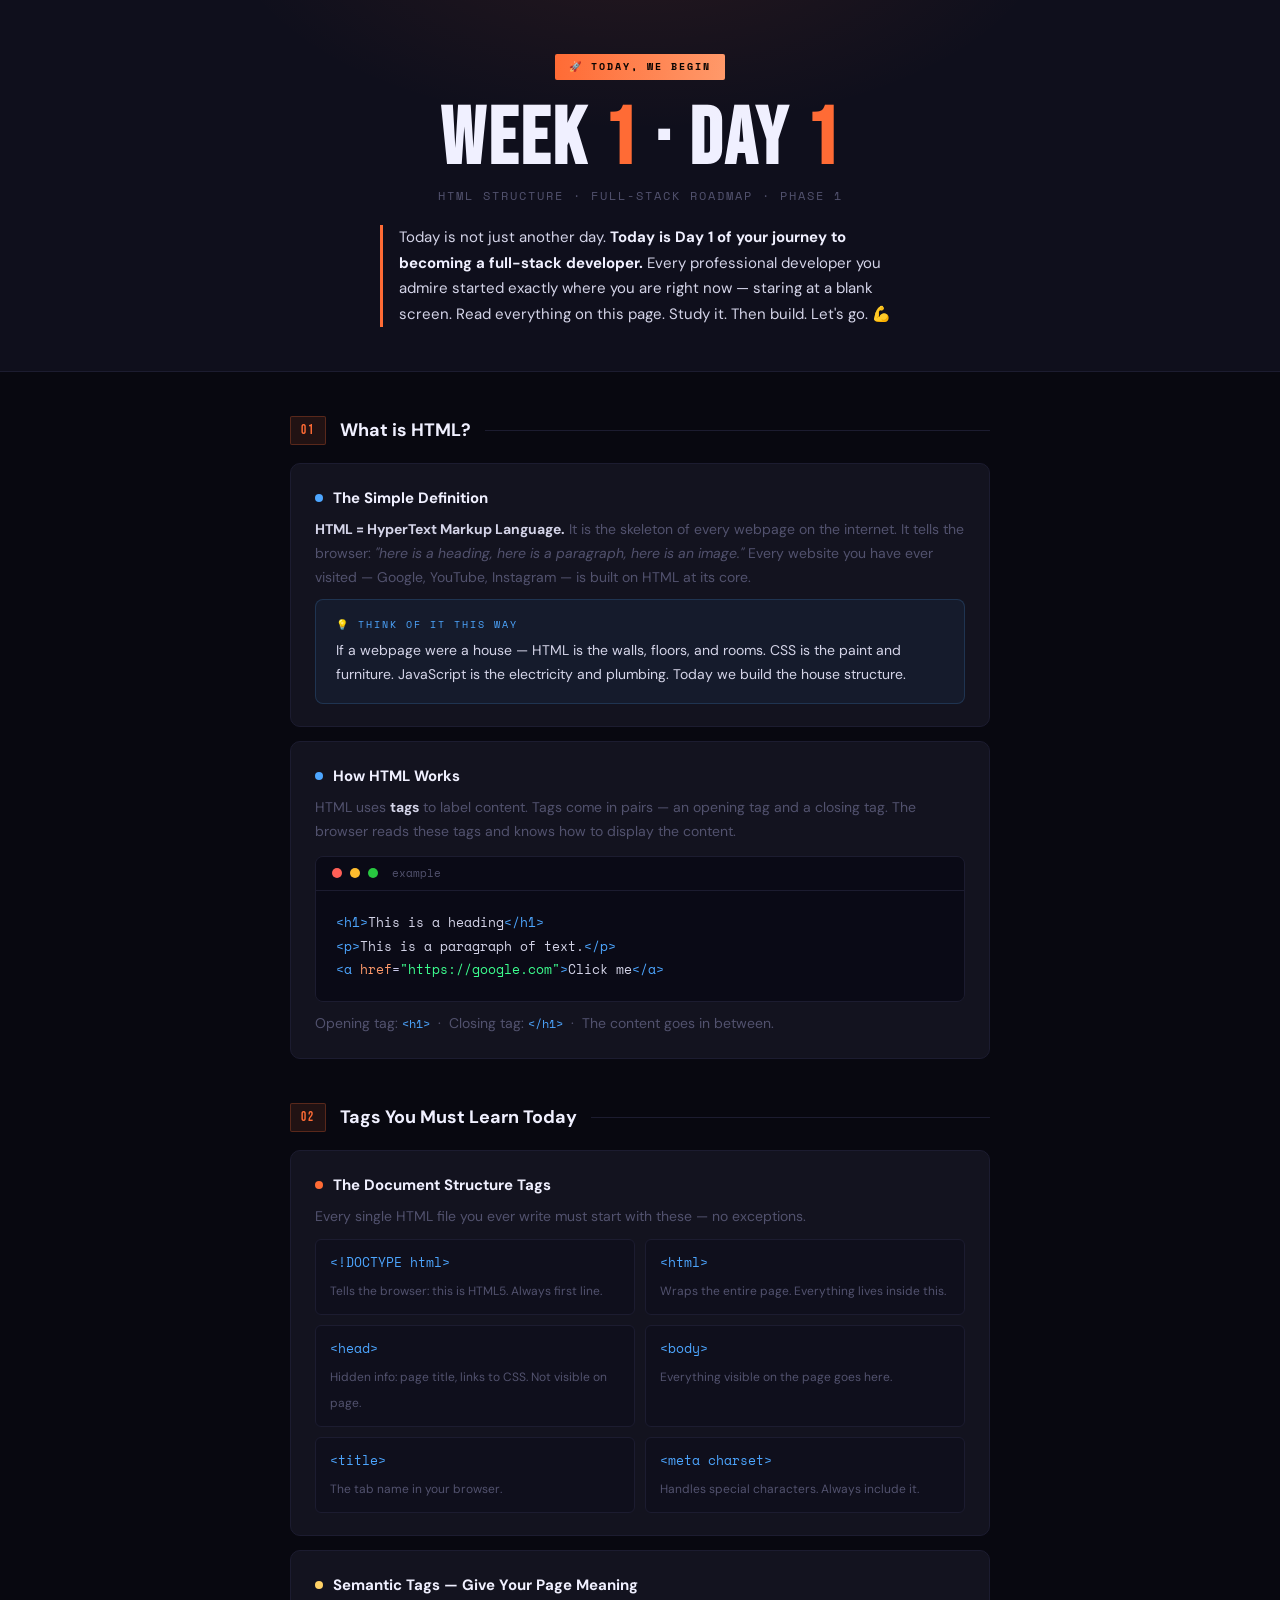
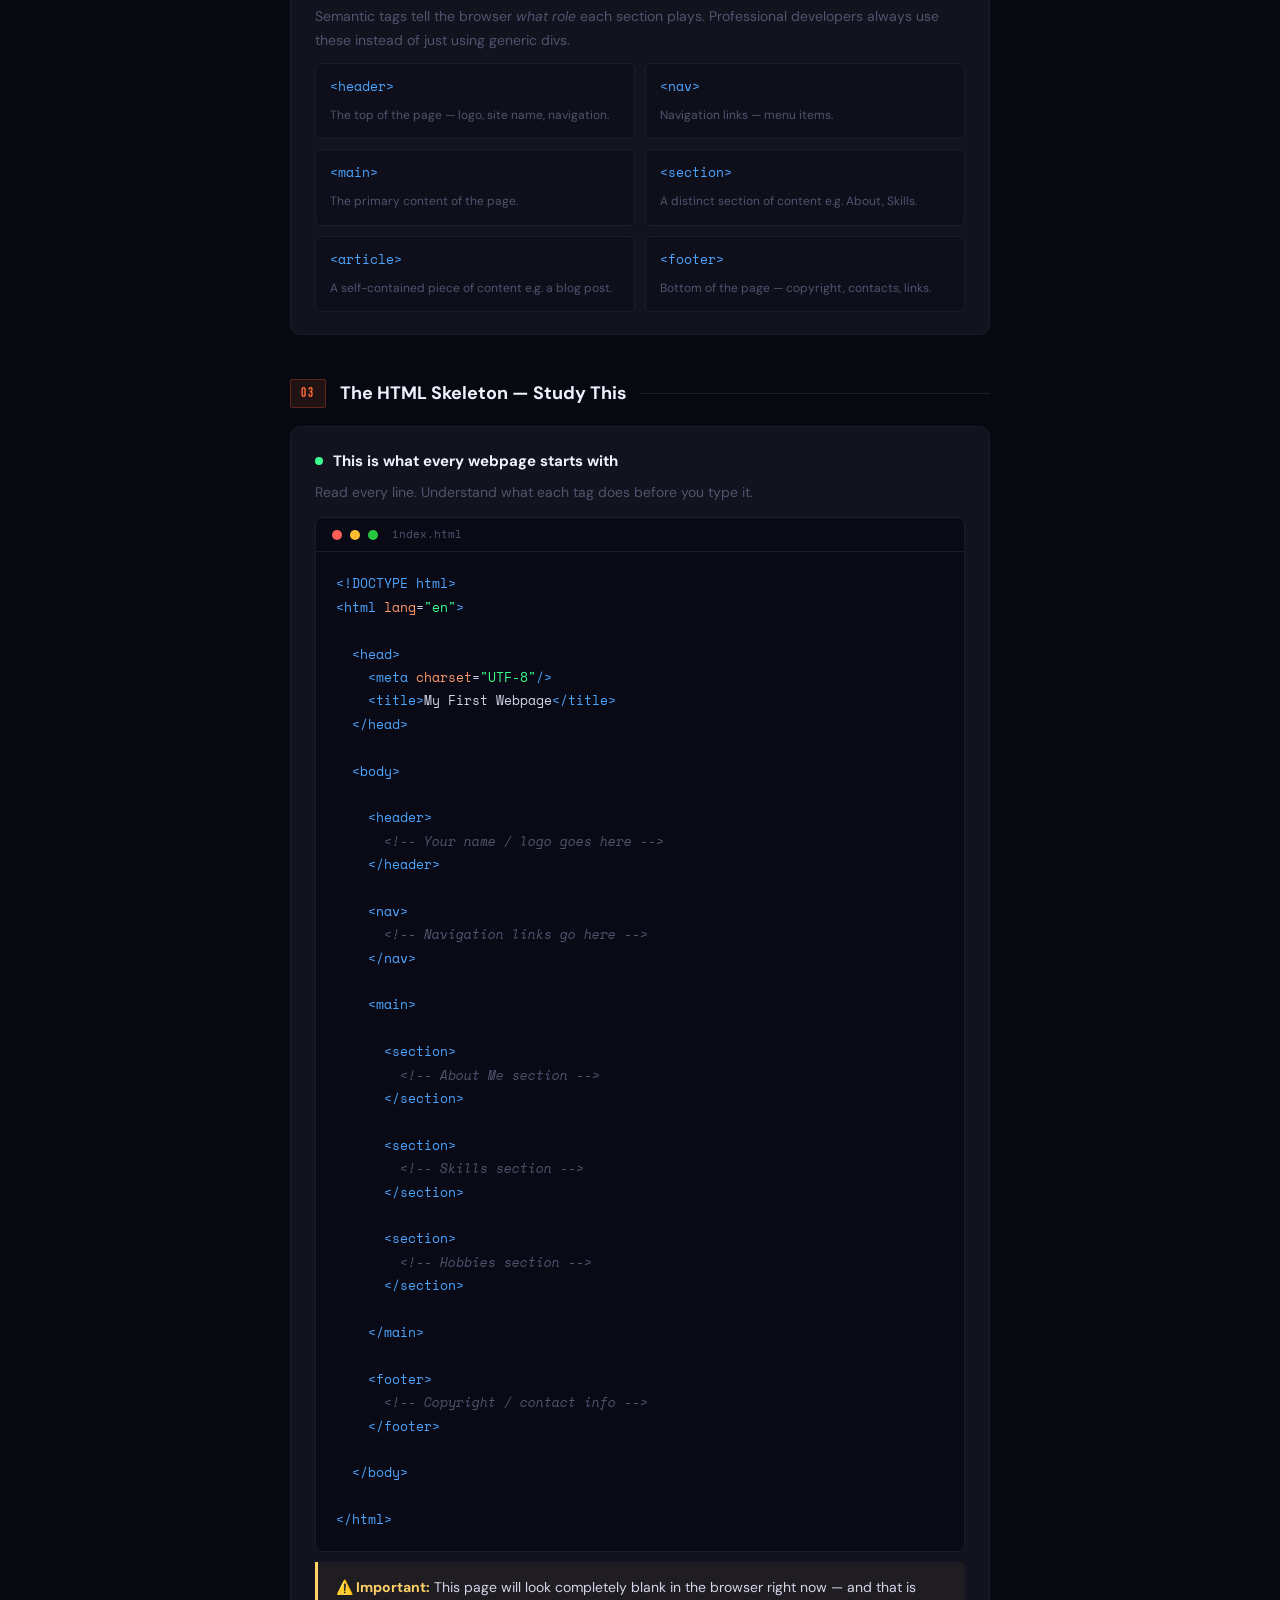
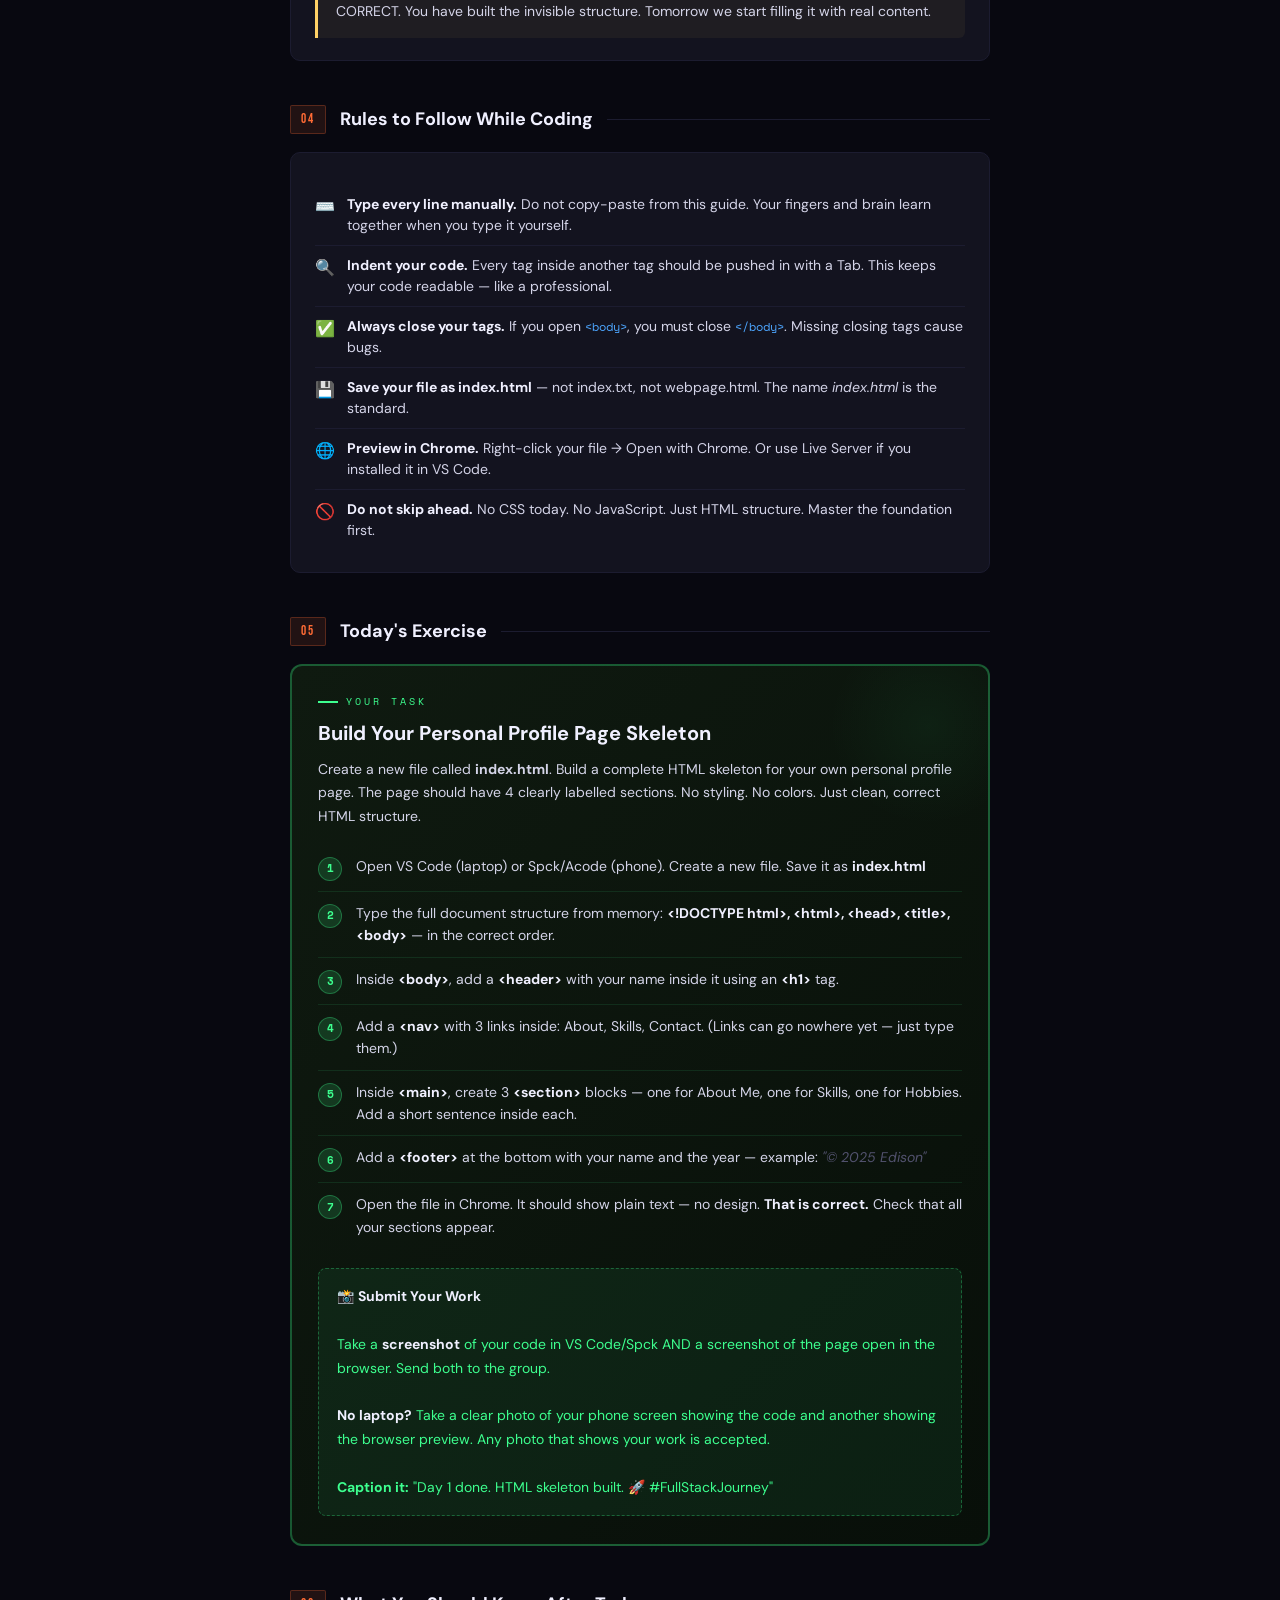
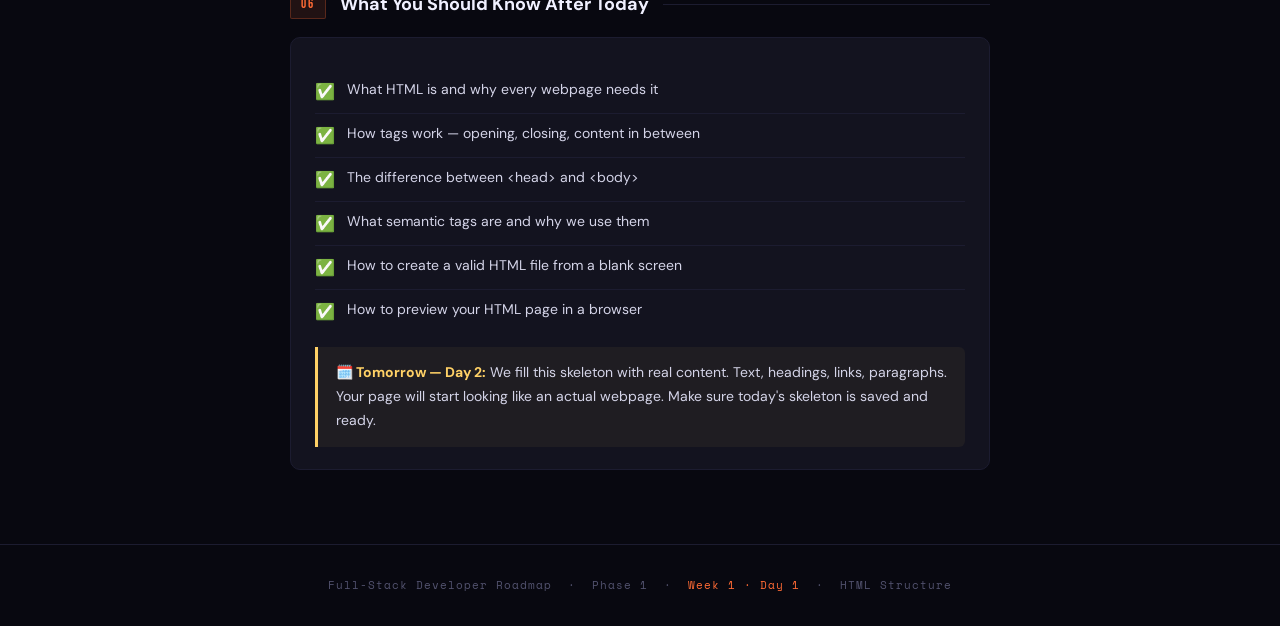
==== commit c30773a7: "changed all" ====
--- a/index.html
+++ b/index.html
@@ -533,7 +533,7 @@
   </div>
 
   <div class="exercise-card">
-    <div class="ex-badge">Your Task T</div>
+    <div class="ex-badge">Your Task</div>
     <h3>Build Your Personal Profile Page Skeleton</h3>
     <p>Create a new file called <strong>index.html</strong>. Build a complete HTML skeleton for your own personal profile page. The page should have 4 clearly labelled sections. No styling. No colors. Just clean, correct HTML structure.</p>
 
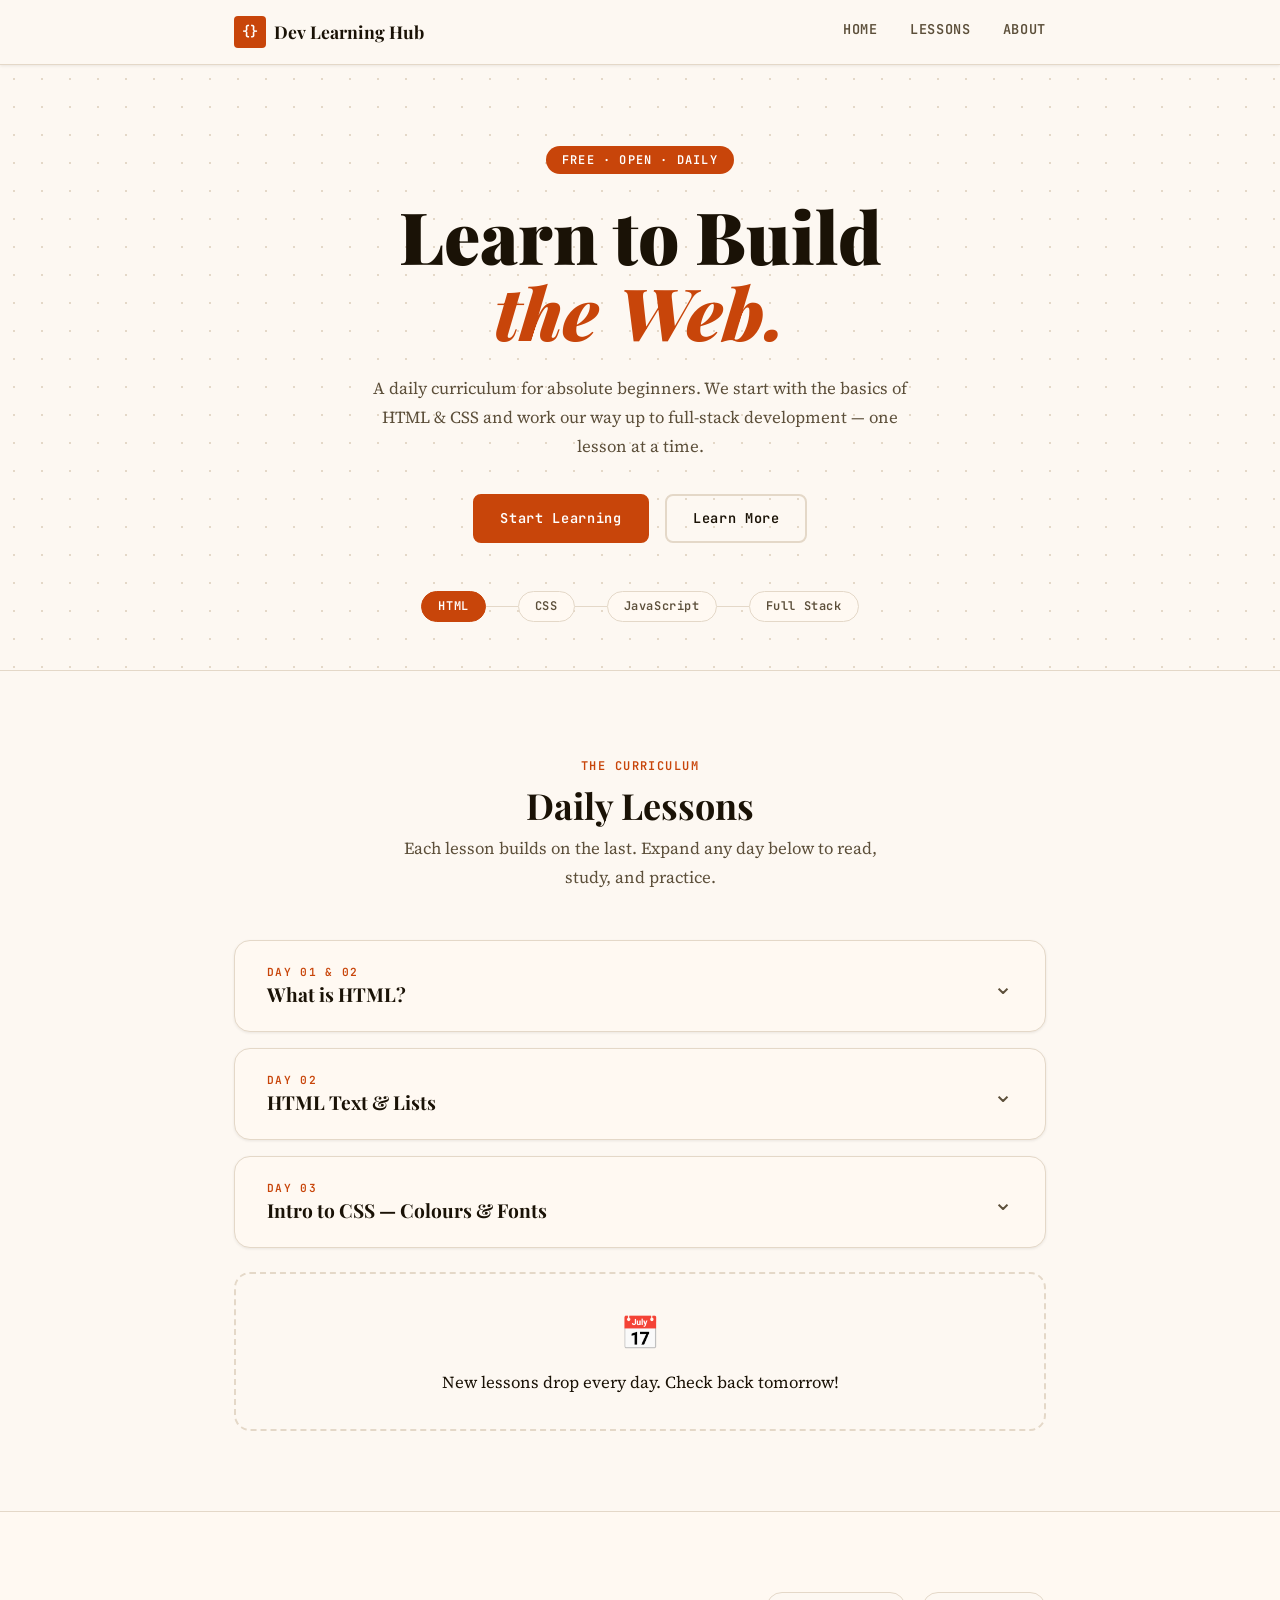
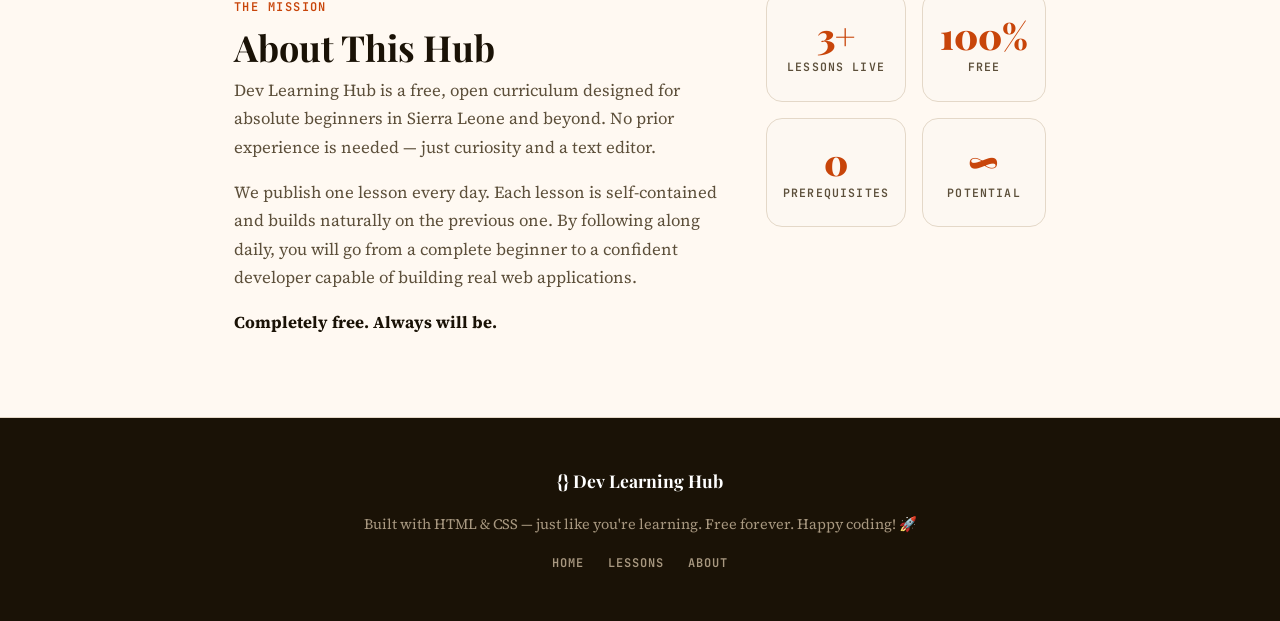
==== commit 6ea3c034: "now let update every thing Co-authored-by: Copilot <copilot@github.com>" ====
--- a/index.html
+++ b/index.html
@@ -1,607 +1,455 @@
 <!DOCTYPE html>
 <html lang="en">
 <head>
-<meta charset="UTF-8"/>
-<meta name="viewport" content="width=device-width, initial-scale=1.0"/>
-<title>Week 1 · Day 1 — HTML Structure</title>
-<link href="https://fonts.googleapis.com/css2?family=Space+Mono:ital,wght@0,400;0,700;1,400&family=Bebas+Neue&family=DM+Sans:wght@300;400;500;700&display=swap" rel="stylesheet"/>
-<style>
-  :root {
-    --bg: #080810;
-    --surface: #0f0f1c;
-    --card: #13131f;
-    --border: #1c1c30;
-    --accent: #ff6b35;
-    --blue: #4da6ff;
-    --green: #3dff8f;
-    --yellow: #ffd166;
-    --muted: #52526e;
-    --text: #d4d4e8;
-    --white: #f0f0ff;
-  }
-
-  * { margin: 0; padding: 0; box-sizing: border-box; }
-
-  body {
-    background: var(--bg);
-    color: var(--text);
-    font-family: 'DM Sans', sans-serif;
-    line-height: 1.6;
-  }
-
-  /* ── HERO ── */
-  .hero {
-    background: var(--surface);
-    border-bottom: 1px solid var(--border);
-    padding: 52px 24px 44px;
-    text-align: center;
-    position: relative;
-    overflow: hidden;
-  }
-  .hero::before {
-    content: '';
-    position: absolute;
-    inset: 0;
-    background:
-      radial-gradient(ellipse 600px 300px at 50% -80px, rgba(255,107,53,0.1) 0%, transparent 70%);
-    pointer-events: none;
-  }
-  .journey-badge {
-    display: inline-block;
-    background: linear-gradient(90deg, var(--accent), #ff9a6b);
-    color: #000;
-    font-family: 'Space Mono', monospace;
-    font-size: 10px;
-    font-weight: 700;
-    letter-spacing: 2px;
-    text-transform: uppercase;
-    padding: 5px 14px;
-    border-radius: 2px;
-    margin-bottom: 20px;
-  }
-  .hero h1 {
-    font-family: 'Bebas Neue', sans-serif;
-    font-size: clamp(42px, 10vw, 80px);
-    color: var(--white);
-    letter-spacing: 3px;
-    line-height: 1;
-    margin-bottom: 6px;
-  }
-  .hero h1 span { color: var(--accent); }
-  .hero-sub {
-    font-family: 'Space Mono', monospace;
-    font-size: 12px;
-    color: var(--muted);
-    letter-spacing: 2px;
-    text-transform: uppercase;
-    margin-bottom: 20px;
-  }
-  .hero-message {
-    max-width: 520px;
-    margin: 0 auto;
-    font-size: 15px;
-    color: var(--text);
-    line-height: 1.7;
-    border-left: 3px solid var(--accent);
-    padding-left: 16px;
-    text-align: left;
-  }
-  .hero-message strong { color: var(--white); }
-
-  /* ── LAYOUT ── */
-  .wrap {
-    max-width: 740px;
-    margin: 0 auto;
-    padding: 0 20px 60px;
-  }
-
-  /* ── SECTION HEADER ── */
-  .sec-head {
-    display: flex;
-    align-items: center;
-    gap: 14px;
-    margin: 44px 0 18px;
-  }
-  .sec-num {
-    font-family: 'Bebas Neue', sans-serif;
-    font-size: 13px;
-    letter-spacing: 2px;
-    color: var(--accent);
-    background: rgba(255,107,53,0.1);
-    border: 1px solid rgba(255,107,53,0.25);
-    padding: 3px 10px;
-    border-radius: 2px;
-    white-space: nowrap;
-  }
-  .sec-title {
-    font-family: 'DM Sans', sans-serif;
-    font-size: 18px;
-    font-weight: 700;
-    color: var(--white);
-  }
-  .sec-line {
-    flex: 1;
-    height: 1px;
-    background: var(--border);
-  }
-
-  /* ── CARD ── */
-  .card {
-    background: var(--card);
-    border: 1px solid var(--border);
-    border-radius: 10px;
-    padding: 22px 24px;
-    margin-bottom: 14px;
-  }
-  .card-title {
-    font-size: 15px;
-    font-weight: 700;
-    color: var(--white);
-    margin-bottom: 8px;
-    display: flex;
-    align-items: center;
-    gap: 10px;
-  }
-  .card-title .dot {
-    width: 8px; height: 8px;
-    border-radius: 50%;
-    background: var(--accent);
-    flex-shrink: 0;
-  }
-  .card-title .dot.blue { background: var(--blue); }
-  .card-title .dot.green { background: var(--green); }
-  .card-title .dot.yellow { background: var(--yellow); }
-  .card p {
-    font-size: 14px;
-    color: var(--muted);
-    line-height: 1.7;
-  }
-  .card p strong { color: var(--text); }
-
-  /* ── WHAT IS HTML ── */
-  .analogy-box {
-    background: rgba(77,166,255,0.06);
-    border: 1px solid rgba(77,166,255,0.18);
-    border-radius: 8px;
-    padding: 16px 20px;
-    margin-top: 10px;
-    font-size: 14px;
-    color: var(--text);
-    line-height: 1.7;
-  }
-  .analogy-box .label {
-    font-family: 'Space Mono', monospace;
-    font-size: 10px;
-    color: var(--blue);
-    letter-spacing: 2px;
-    text-transform: uppercase;
-    margin-bottom: 6px;
-  }
-
-  /* ── TAG TABLE ── */
-  .tag-grid {
-    display: grid;
-    grid-template-columns: 1fr 1fr;
-    gap: 10px;
-    margin-top: 10px;
-  }
-  @media (max-width: 500px) { .tag-grid { grid-template-columns: 1fr; } }
-  .tag-item {
-    background: var(--surface);
-    border: 1px solid var(--border);
-    border-radius: 6px;
-    padding: 12px 14px;
-  }
-  .tag-item code {
-    font-family: 'Space Mono', monospace;
-    font-size: 13px;
-    color: var(--blue);
-    display: block;
-    margin-bottom: 4px;
-  }
-  .tag-item span {
-    font-size: 12px;
-    color: var(--muted);
-  }
-
-  /* ── CODE BLOCK ── */
-  .code-wrap {
-    margin-top: 12px;
-    border-radius: 8px;
-    overflow: hidden;
-    border: 1px solid var(--border);
-  }
-  .code-bar {
-    background: #0a0a16;
-    padding: 8px 16px;
-    display: flex;
-    align-items: center;
-    gap: 8px;
-    border-bottom: 1px solid var(--border);
-  }
-  .code-bar .dot-r { width: 10px; height: 10px; border-radius: 50%; background: #ff5f57; }
-  .code-bar .dot-y { width: 10px; height: 10px; border-radius: 50%; background: #febc2e; }
-  .code-bar .dot-g { width: 10px; height: 10px; border-radius: 50%; background: #28c840; }
-  .code-bar span {
-    font-family: 'Space Mono', monospace;
-    font-size: 11px;
-    color: var(--muted);
-    margin-left: 6px;
-  }
-  pre {
-    background: #0a0a16;
-    padding: 20px;
-    overflow-x: auto;
-    font-family: 'Space Mono', monospace;
-    font-size: 13px;
-    line-height: 1.8;
-    color: #c8c8e8;
-  }
-  .hl-tag { color: #4da6ff; }
-  .hl-attr { color: #ff9a6b; }
-  .hl-str { color: #3dff8f; }
-  .hl-com { color: #52526e; font-style: italic; }
-  .hl-text { color: #d4d4e8; }
-
-  /* ── RULES ── */
-  .rule-list {
-    list-style: none;
-    margin-top: 10px;
-  }
-  .rule-list li {
-    font-size: 14px;
-    color: var(--text);
-    padding: 9px 0;
-    border-bottom: 1px solid var(--border);
-    display: flex;
-    gap: 12px;
-    align-items: flex-start;
-    line-height: 1.5;
-  }
-  .rule-list li:last-child { border-bottom: none; }
-  .rule-list li .icon { font-size: 16px; flex-shrink: 0; margin-top: 1px; }
-
-  /* ── EXERCISE ── */
-  .exercise-card {
-    background: linear-gradient(135deg, #0f1a10, #080f09);
-    border: 2px solid rgba(61,255,143,0.3);
-    border-radius: 12px;
-    padding: 28px 26px;
-    margin-top: 8px;
-    position: relative;
-    overflow: hidden;
-  }
-  .exercise-card::before {
-    content: '';
-    position: absolute;
-    top: -40px; right: -40px;
-    width: 200px; height: 200px;
-    background: radial-gradient(circle, rgba(61,255,143,0.05) 0%, transparent 70%);
-    pointer-events: none;
-  }
-  .ex-badge {
-    font-family: 'Space Mono', monospace;
-    font-size: 10px;
-    letter-spacing: 3px;
-    color: var(--green);
-    text-transform: uppercase;
-    margin-bottom: 10px;
-    display: flex;
-    align-items: center;
-    gap: 8px;
-  }
-  .ex-badge::before {
-    content: '';
-    width: 20px; height: 2px;
-    background: var(--green);
-  }
-  .exercise-card h3 {
-    font-size: 20px;
-    font-weight: 700;
-    color: var(--white);
-    margin-bottom: 12px;
-    line-height: 1.3;
-  }
-  .exercise-card p {
-    font-size: 14px;
-    color: var(--text);
-    line-height: 1.7;
-    margin-bottom: 16px;
-  }
-  .step-list {
-    list-style: none;
-    margin-bottom: 20px;
-  }
-  .step-list li {
-    display: flex;
-    gap: 14px;
-    align-items: flex-start;
-    padding: 10px 0;
-    border-bottom: 1px solid rgba(61,255,143,0.1);
-    font-size: 14px;
-    color: var(--text);
-    line-height: 1.6;
-  }
-  .step-list li:last-child { border-bottom: none; }
-  .step-num {
-    width: 24px; height: 24px;
-    border-radius: 50%;
-    background: rgba(61,255,143,0.15);
-    border: 1px solid rgba(61,255,143,0.3);
-    color: var(--green);
-    font-family: 'Space Mono', monospace;
-    font-size: 11px;
-    font-weight: 700;
-    display: flex; align-items: center; justify-content: center;
-    flex-shrink: 0;
-    margin-top: 2px;
-  }
-  .submit-box {
-    background: rgba(61,255,143,0.07);
-    border: 1px dashed rgba(61,255,143,0.3);
-    border-radius: 8px;
-    padding: 16px 18px;
-    font-size: 14px;
-    color: var(--green);
-    line-height: 1.7;
-  }
-  .submit-box strong { color: var(--white); }
-
-  /* ── REMEMBER ── */
-  .remember {
-    background: rgba(255,209,102,0.05);
-    border-left: 3px solid var(--yellow);
-    border-radius: 0 6px 6px 0;
-    padding: 14px 18px;
-    margin-top: 10px;
-    font-size: 14px;
-    color: var(--text);
-    line-height: 1.7;
-  }
-  .remember strong { color: var(--yellow); }
-
-  /* ── FOOTER ── */
-  footer {
-    text-align: center;
-    padding: 32px 20px;
-    border-top: 1px solid var(--border);
-    font-family: 'Space Mono', monospace;
-    font-size: 11px;
-    color: var(--muted);
-    letter-spacing: 1px;
-  }
-  footer span { color: var(--accent); }
-</style>
+  <meta charset="UTF-8" />
+  <meta name="viewport" content="width=device-width, initial-scale=1.0" />
+  <title>Dev Learning Hub</title>
+  <link rel="stylesheet" href="css/style.css" />
+  <!-- Google Fonts: Display + Body pairing -->
+  <link rel="preconnect" href="https://fonts.googleapis.com" />
+  <link rel="preconnect" href="https://fonts.gstatic.com" crossorigin />
+  <link href="https://fonts.googleapis.com/css2?family=Playfair+Display:wght@700;900&family=Source+Serif+4:ital,wght@0,300;0,400;0,600;1,300&family=JetBrains+Mono:wght@400;600&display=swap" rel="stylesheet" />
 </head>
 <body>
 
-<!-- HERO -->
-<div class="hero">
-  <div class="journey-badge">🚀 Today, We Begin</div>
-  <h1>Week <span>1</span> · Day <span>1</span></h1>
-  <div class="hero-sub">HTML Structure · Full-Stack Roadmap · Phase 1</div>
-  <div class="hero-message">
-    Today is not just another day. <strong>Today is Day 1 of your journey to becoming a full-stack developer.</strong> Every professional developer you admire started exactly where you are right now — staring at a blank screen. Read everything on this page. Study it. Then build. Let's go. 💪
-  </div>
-</div>
-
-<div class="wrap">
-
-  <!-- SECTION 1: WHAT IS HTML -->
-  <div class="sec-head">
-    <div class="sec-num">01</div>
-    <div class="sec-title">What is HTML?</div>
-    <div class="sec-line"></div>
-  </div>
-
-  <div class="card">
-    <div class="card-title"><span class="dot blue"></span>The Simple Definition</div>
-    <p><strong>HTML = HyperText Markup Language.</strong> It is the skeleton of every webpage on the internet. It tells the browser: <em>"here is a heading, here is a paragraph, here is an image."</em> Every website you have ever visited — Google, YouTube, Instagram — is built on HTML at its core.</p>
-    <div class="analogy-box">
-      <div class="label">💡 Think of it this way</div>
-      If a webpage were a house — HTML is the walls, floors, and rooms. CSS is the paint and furniture. JavaScript is the electricity and plumbing. Today we build the house structure.
+  <!-- =============================================
+       HEADER
+       ============================================= -->
+  <header class="site-header">
+    <div class="container header-inner">
+      <!-- Site branding -->
+      <a href="#home" class="site-logo">
+        <span class="logo-icon">&#123;&#125;</span>
+        <span class="logo-text">Dev Learning Hub</span>
+      </a>
+
+      <!-- Desktop navigation -->
+      <nav class="nav-desktop" aria-label="Main navigation">
+        <a href="#home" class="nav-link">Home</a>
+        <a href="#lessons" class="nav-link">Lessons</a>
+        <a href="#about" class="nav-link">About</a>
+      </nav>
+
+      <!-- Mobile hamburger button -->
+      <button
+        class="nav-toggle"
+        id="navToggle"
+        aria-label="Toggle navigation menu"
+        aria-expanded="false"
+        aria-controls="mobileMenu"
+      >
+        <span class="hamburger-line"></span>
+        <span class="hamburger-line"></span>
+        <span class="hamburger-line"></span>
+      </button>
     </div>
-  </div>
-
-  <div class="card">
-    <div class="card-title"><span class="dot blue"></span>How HTML Works</div>
-    <p>HTML uses <strong>tags</strong> to label content. Tags come in pairs — an opening tag and a closing tag. The browser reads these tags and knows how to display the content.</p>
-    <div class="code-wrap" style="margin-top:12px;">
-      <div class="code-bar"><div class="dot-r"></div><div class="dot-y"></div><div class="dot-g"></div><span>example</span></div>
-      <pre><span class="hl-tag">&lt;h1&gt;</span><span class="hl-text">This is a heading</span><span class="hl-tag">&lt;/h1&gt;</span>
-<span class="hl-tag">&lt;p&gt;</span><span class="hl-text">This is a paragraph of text.</span><span class="hl-tag">&lt;/p&gt;</span>
-<span class="hl-tag">&lt;a </span><span class="hl-attr">href</span>=<span class="hl-str">"https://google.com"</span><span class="hl-tag">&gt;</span><span class="hl-text">Click me</span><span class="hl-tag">&lt;/a&gt;</span></pre>
+
+    <!-- Mobile navigation menu (hidden by default) -->
+    <nav class="nav-mobile" id="mobileMenu" aria-label="Mobile navigation" hidden>
+      <a href="#home" class="nav-mobile-link">Home</a>
+      <a href="#lessons" class="nav-mobile-link">Lessons</a>
+      <a href="#about" class="nav-mobile-link">About</a>
+    </nav>
+  </header>
+
+
+  <!-- =============================================
+       HERO / HOME SECTION
+       ============================================= -->
+  <section class="hero" id="home">
+    <div class="container hero-inner">
+      <div class="hero-badge">Free · Open · Daily</div>
+      <h1 class="hero-title">Learn to Build<br /><em>the Web.</em></h1>
+      <p class="hero-subtitle">
+        A daily curriculum for absolute beginners. We start with the basics of
+        HTML & CSS and work our way up to full-stack development — one lesson at a time.
+      </p>
+      <div class="hero-actions">
+        <a href="#lessons" class="btn btn-primary">Start Learning</a>
+        <a href="#about" class="btn btn-ghost">Learn More</a>
+      </div>
+      <!-- Decorative progress bar showing course path -->
+      <div class="hero-track" aria-hidden="true">
+        <div class="track-step active">HTML</div>
+        <div class="track-line"></div>
+        <div class="track-step">CSS</div>
+        <div class="track-line"></div>
+        <div class="track-step">JavaScript</div>
+        <div class="track-line"></div>
+        <div class="track-step">Full Stack</div>
+      </div>
     </div>
-    <p style="margin-top:10px;">Opening tag: <code style="font-family:'Space Mono',monospace;color:var(--blue);font-size:12px;">&lt;h1&gt;</code> &nbsp;·&nbsp; Closing tag: <code style="font-family:'Space Mono',monospace;color:var(--blue);font-size:12px;">&lt;/h1&gt;</code> &nbsp;·&nbsp; The content goes in between.</p>
-  </div>
-
-  <!-- SECTION 2: THE TAGS -->
-  <div class="sec-head">
-    <div class="sec-num">02</div>
-    <div class="sec-title">Tags You Must Learn Today</div>
-    <div class="sec-line"></div>
-  </div>
-
-  <div class="card">
-    <div class="card-title"><span class="dot"></span>The Document Structure Tags</div>
-    <p>Every single HTML file you ever write must start with these — no exceptions.</p>
-    <div class="tag-grid">
-      <div class="tag-item"><code>&lt;!DOCTYPE html&gt;</code><span>Tells the browser: this is HTML5. Always first line.</span></div>
-      <div class="tag-item"><code>&lt;html&gt;</code><span>Wraps the entire page. Everything lives inside this.</span></div>
-      <div class="tag-item"><code>&lt;head&gt;</code><span>Hidden info: page title, links to CSS. Not visible on page.</span></div>
-      <div class="tag-item"><code>&lt;body&gt;</code><span>Everything visible on the page goes here.</span></div>
-      <div class="tag-item"><code>&lt;title&gt;</code><span>The tab name in your browser.</span></div>
-      <div class="tag-item"><code>&lt;meta charset&gt;</code><span>Handles special characters. Always include it.</span></div>
+  </section>
+
+
+  <!-- =============================================
+       LESSONS SECTION
+       ============================================= -->
+  <section class="lessons-section" id="lessons">
+    <div class="container">
+
+      <!-- Section heading -->
+      <div class="section-header">
+        <span class="section-label">The Curriculum</span>
+        <h2 class="section-title">Daily Lessons</h2>
+        <p class="section-desc">
+          Each lesson builds on the last. Expand any day below to read, study,
+          and practice.
+        </p>
+      </div>
+
+      <!-- ==========================================
+           LESSON TEMPLATE — copy from here…
+           ========================================== -->
+
+      <!-- ── DAY 1 ─────────────────────────────── -->
+      <article class="lesson-card" id="day1">
+        <!-- Clicking this button toggles the lesson body -->
+        <button
+          class="lesson-toggle"
+          aria-expanded="false"
+          aria-controls="day1-body"
+        >
+          <div class="lesson-meta">
+            <span class="lesson-day">Day 01 & 02</span>
+            <h3 class="lesson-title">What is HTML?</h3>
+          </div>
+          <span class="lesson-chevron" aria-hidden="true">&#8964;</span>
+        </button>
+
+        <!-- Lesson body (collapsed by default) -->
+        <div class="lesson-body" id="day1-body" hidden>
+
+          <!-- 1. Objective -->
+          <div class="lesson-block objective-block">
+            <h4 class="block-label">🎯 Objective</h4>
+            <p>
+              By the end of this lesson you will understand what HTML is, why it
+              exists, and how to create your very first web page with just a text
+              editor.
+            </p>
+          </div>
+
+          <!-- 2. Explanation -->
+          <div class="lesson-block">
+            <h4 class="block-label">📖 Explanation</h4>
+            <p>
+              <strong>HTML</strong> stands for <em>HyperText Markup Language</em>.
+              It is the standard language used to create and structure content on
+              the web. Think of HTML as the skeleton of a web page — it gives
+              everything its shape and meaning.
+            </p>
+            <p>
+              HTML is made up of <strong>elements</strong>. Each element is
+              written using <strong>tags</strong>. Most tags come in pairs: an
+              opening tag <code>&lt;tag&gt;</code> and a closing tag
+              <code>&lt;/tag&gt;</code>, with the content in between.
+            </p>
+            <p>
+              Every HTML document starts with a standard boilerplate. The
+              browser reads this top-to-bottom to know what to display.
+            </p>
+          </div>
+
+          <!-- 3. Code Example -->
+          <div class="lesson-block">
+            <h4 class="block-label">💻 Code Example</h4>
+            <pre class="code-block"><code><span class="c-tag">&lt;!DOCTYPE html&gt;</span>
+<span class="c-tag">&lt;html</span> <span class="c-attr">lang</span>=<span class="c-str">"en"</span><span class="c-tag">&gt;</span>
+<span class="c-tag">&lt;head&gt;</span>
+  <span class="c-tag">&lt;meta</span> <span class="c-attr">charset</span>=<span class="c-str">"UTF-8"</span> <span class="c-tag">/&gt;</span>
+  <span class="c-tag">&lt;title&gt;</span>My First Page<span class="c-tag">&lt;/title&gt;</span>
+<span class="c-tag">&lt;/head&gt;</span>
+<span class="c-tag">&lt;body&gt;</span>
+  <span class="c-tag">&lt;h1&gt;</span>Hello, World!<span class="c-tag">&lt;/h1&gt;</span>
+  <span class="c-tag">&lt;p&gt;</span>This is my first web page.<span class="c-tag">&lt;/p&gt;</span>
+<span class="c-tag">&lt;/body&gt;</span>
+<span class="c-tag">&lt;/html&gt;</span></code></pre>
+            <p class="code-caption">
+              Save this as <code>index.html</code> and open it in your browser.
+              You should see "Hello, World!" as a big heading!
+            </p>
+          </div>
+
+          <!-- 4. Practice Task -->
+          <div class="lesson-block task-block">
+            <h4 class="block-label">✏️ Practice Task</h4>
+            <ol class="task-list">
+              <li>Create a new file called <code>index.html</code> on your computer.</li>
+              <li>Type (don't copy-paste!) the boilerplate code above.</li>
+              <li>Change the <code>&lt;title&gt;</code> to your own name.</li>
+              <li>Change the <code>&lt;h1&gt;</code> text to a personal greeting.</li>
+              <li>Add a second <code>&lt;p&gt;</code> tag below the first with one sentence about yourself.</li>
+              <li>Open the file in a browser — congratulations, you built a web page! 🎉</li>
+            </ol>
+          </div>
+
+        </div><!-- /.lesson-body -->
+      </article>
+      <!-- ── End Day 1 ──────────────────────────── -->
+
+
+      <!-- ── DAY 2 ─────────────────────────────── -->
+      <article class="lesson-card" id="day2">
+        <button
+          class="lesson-toggle"
+          aria-expanded="false"
+          aria-controls="day2-body"
+        >
+          <div class="lesson-meta">
+            <span class="lesson-day">Day 02</span>
+            <h3 class="lesson-title">HTML Text & Lists</h3>
+          </div>
+          <span class="lesson-chevron" aria-hidden="true">&#8964;</span>
+        </button>
+
+        <div class="lesson-body" id="day2-body" hidden>
+
+          <div class="lesson-block objective-block">
+            <h4 class="block-label">🎯 Objective</h4>
+            <p>
+              Learn how to format text using HTML heading tags, paragraphs,
+              bold, italic, and how to create ordered and unordered lists.
+            </p>
+          </div>
+
+          <div class="lesson-block">
+            <h4 class="block-label">📖 Explanation</h4>
+            <p>
+              HTML provides <strong>six heading levels</strong>: <code>&lt;h1&gt;</code>
+              through <code>&lt;h6&gt;</code>. <code>&lt;h1&gt;</code> is the most
+              important (biggest) and should appear only once per page. Use
+              headings to create a clear hierarchy of content.
+            </p>
+            <p>
+              To emphasise text, use <code>&lt;strong&gt;</code> for
+              <strong>bold importance</strong> and <code>&lt;em&gt;</code> for
+              <em>italic emphasis</em>. These are <em>semantic</em> tags — they
+              tell the browser (and screen readers) that the content has special
+              meaning, not just visual styling.
+            </p>
+            <p>
+              Lists come in two flavours:
+              <strong>unordered</strong> (<code>&lt;ul&gt;</code>) for bullet points
+              and <strong>ordered</strong> (<code>&lt;ol&gt;</code>) for numbered
+              steps. Each item inside either type uses an <code>&lt;li&gt;</code> tag.
+            </p>
+          </div>
+
+          <div class="lesson-block">
+            <h4 class="block-label">💻 Code Example</h4>
+            <pre class="code-block"><code><span class="c-comment">&lt;!-- Headings --&gt;</span>
+<span class="c-tag">&lt;h1&gt;</span>Main Title<span class="c-tag">&lt;/h1&gt;</span>
+<span class="c-tag">&lt;h2&gt;</span>Sub-heading<span class="c-tag">&lt;/h2&gt;</span>
+<span class="c-tag">&lt;h3&gt;</span>Smaller sub-heading<span class="c-tag">&lt;/h3&gt;</span>
+
+<span class="c-comment">&lt;!-- Emphasis --&gt;</span>
+<span class="c-tag">&lt;p&gt;</span>This word is <span class="c-tag">&lt;strong&gt;</span>bold<span class="c-tag">&lt;/strong&gt;</span>.<span class="c-tag">&lt;/p&gt;</span>
+<span class="c-tag">&lt;p&gt;</span>This word is <span class="c-tag">&lt;em&gt;</span>italic<span class="c-tag">&lt;/em&gt;</span>.<span class="c-tag">&lt;/p&gt;</span>
+
+<span class="c-comment">&lt;!-- Unordered list (bullet points) --&gt;</span>
+<span class="c-tag">&lt;ul&gt;</span>
+  <span class="c-tag">&lt;li&gt;</span>HTML<span class="c-tag">&lt;/li&gt;</span>
+  <span class="c-tag">&lt;li&gt;</span>CSS<span class="c-tag">&lt;/li&gt;</span>
+  <span class="c-tag">&lt;li&gt;</span>JavaScript<span class="c-tag">&lt;/li&gt;</span>
+<span class="c-tag">&lt;/ul&gt;</span>
+
+<span class="c-comment">&lt;!-- Ordered list (numbered) --&gt;</span>
+<span class="c-tag">&lt;ol&gt;</span>
+  <span class="c-tag">&lt;li&gt;</span>Open your text editor<span class="c-tag">&lt;/li&gt;</span>
+  <span class="c-tag">&lt;li&gt;</span>Write your HTML<span class="c-tag">&lt;/li&gt;</span>
+  <span class="c-tag">&lt;li&gt;</span>Save and refresh the browser<span class="c-tag">&lt;/li&gt;</span>
+<span class="c-tag">&lt;/ol&gt;</span></code></pre>
+          </div>
+
+          <div class="lesson-block task-block">
+            <h4 class="block-label">✏️ Practice Task</h4>
+            <ol class="task-list">
+              <li>Open your <code>index.html</code> from Day 1 inside the <code>&lt;body&gt;</code>.</li>
+              <li>Add an <code>&lt;h2&gt;</code> that says "My Favourite Foods".</li>
+              <li>Below it, create a <code>&lt;ul&gt;</code> with at least 3 food items.</li>
+              <li>Add an <code>&lt;h2&gt;</code> that says "Steps to Make Tea".</li>
+              <li>Create an <code>&lt;ol&gt;</code> with the numbered steps.</li>
+              <li>Use <code>&lt;strong&gt;</code> on one important word in a paragraph.</li>
+            </ol>
+          </div>
+
+        </div><!-- /.lesson-body -->
+      </article>
+      <!-- ── End Day 2 ──────────────────────────── -->
+
+
+      <!-- ── DAY 3 ─────────────────────────────── -->
+      <article class="lesson-card" id="day3">
+        <button
+          class="lesson-toggle"
+          aria-expanded="false"
+          aria-controls="day3-body"
+        >
+          <div class="lesson-meta">
+            <span class="lesson-day">Day 03</span>
+            <h3 class="lesson-title">Intro to CSS — Colours & Fonts</h3>
+          </div>
+          <span class="lesson-chevron" aria-hidden="true">&#8964;</span>
+        </button>
+
+        <div class="lesson-body" id="day3-body" hidden>
+
+          <div class="lesson-block objective-block">
+            <h4 class="block-label">🎯 Objective</h4>
+            <p>
+              Understand what CSS is and how it connects to HTML. Learn to
+              change text colour, background colour, and font properties using
+              CSS rules.
+            </p>
+          </div>
+
+          <div class="lesson-block">
+            <h4 class="block-label">📖 Explanation</h4>
+            <p>
+              <strong>CSS</strong> stands for <em>Cascading Style Sheets</em>.
+              While HTML provides the structure, CSS provides the
+              <strong>style</strong> — colours, fonts, spacing, layout, and more.
+            </p>
+            <p>
+              A CSS rule has two parts: a <strong>selector</strong> (which
+              HTML element to target) and a <strong>declaration block</strong>
+              (the styles to apply). Each declaration is a
+              <strong>property</strong>:<strong>value</strong> pair, separated
+              by a semicolon.
+            </p>
+            <p>
+              The best practice is to write CSS in a separate file (e.g.
+              <code>style.css</code>) and link it to your HTML using a
+              <code>&lt;link&gt;</code> tag inside <code>&lt;head&gt;</code>.
+              This keeps your code organised and lets you style multiple pages
+              from one file.
+            </p>
+          </div>
+
+          <div class="lesson-block">
+            <h4 class="block-label">💻 Code Example</h4>
+            <pre class="code-block"><code><span class="c-comment">/* Link CSS in your HTML &lt;head&gt;: */</span>
+<span class="c-comment">&lt;!-- &lt;link rel="stylesheet" href="style.css" /&gt; --&gt;</span>
+
+<span class="c-comment">/* ── style.css ── */</span>
+
+<span class="c-comment">/* Target the body element */</span>
+<span class="c-selector">body</span> {
+  <span class="c-prop">background-color</span>: <span class="c-val">#fdf6ec</span>;
+  <span class="c-prop">color</span>: <span class="c-val">#2c2c2c</span>;
+  <span class="c-prop">font-family</span>: <span class="c-val">Georgia, serif</span>;
+  <span class="c-prop">font-size</span>: <span class="c-val">18px</span>;
+}
+
+<span class="c-comment">/* Target all h1 elements */</span>
+<span class="c-selector">h1</span> {
+  <span class="c-prop">color</span>: <span class="c-val">#c0392b</span>;  <span class="c-comment">/* a rich red */</span>
+  <span class="c-prop">font-size</span>: <span class="c-val">2.5rem</span>;
+}
+
+<span class="c-comment">/* Target paragraphs */</span>
+<span class="c-selector">p</span> {
+  <span class="c-prop">line-height</span>: <span class="c-val">1.7</span>;
+  <span class="c-prop">margin-bottom</span>: <span class="c-val">1rem</span>;
+}</code></pre>
+          </div>
+
+          <div class="lesson-block task-block">
+            <h4 class="block-label">✏️ Practice Task</h4>
+            <ol class="task-list">
+              <li>Create a new file called <code>style.css</code> in the same folder as <code>index.html</code>.</li>
+              <li>Add the <code>&lt;link&gt;</code> tag inside your HTML <code>&lt;head&gt;</code>.</li>
+              <li>Set a background colour on <code>body</code> using any hex colour you like (try <a href="https://coolors.co" target="_blank" rel="noopener">coolors.co</a> for ideas).</li>
+              <li>Change the <code>h1</code> colour to something bold.</li>
+              <li>Set the <code>font-family</code> on <code>body</code> to <code>Arial, sans-serif</code>.</li>
+              <li>Increase the <code>font-size</code> of paragraphs to <code>1.1rem</code>.</li>
+            </ol>
+          </div>
+
+        </div><!-- /.lesson-body -->
+      </article>
+      <!-- ── End Day 3 ──────────────────────────── -->
+
+      <!-- ============================================
+           …to here when adding a new lesson.
+           Just change the day number, IDs, and content.
+           ============================================ -->
+
+      <!-- Coming Soon placeholder -->
+      <div class="coming-soon">
+        <span class="coming-icon">📅</span>
+        <p>New lessons drop every day. Check back tomorrow!</p>
+      </div>
+
+    </div><!-- /.container -->
+  </section>
+
+
+  <!-- =============================================
+       ABOUT SECTION
+       ============================================= -->
+  <section class="about-section" id="about">
+    <div class="container about-inner">
+      <div class="about-text">
+        <span class="section-label">The Mission</span>
+        <h2 class="section-title">About This Hub</h2>
+        <p>
+          Dev Learning Hub is a free, open curriculum designed for absolute beginners
+          in Sierra Leone and beyond. No prior experience is needed — just curiosity
+          and a text editor.
+        </p>
+        <p>
+          We publish one lesson every day. Each lesson is self-contained and builds
+          naturally on the previous one. By following along daily, you will go from
+          a complete beginner to a confident developer capable of building real web
+          applications.
+        </p>
+        <p>
+          <strong>Completely free. Always will be.</strong>
+        </p>
+      </div>
+      <div class="about-stats" aria-label="Course statistics">
+        <div class="stat-card">
+          <span class="stat-number">3+</span>
+          <span class="stat-label">Lessons Live</span>
+        </div>
+        <div class="stat-card">
+          <span class="stat-number">100%</span>
+          <span class="stat-label">Free</span>
+        </div>
+        <div class="stat-card">
+          <span class="stat-number">0</span>
+          <span class="stat-label">Prerequisites</span>
+        </div>
+        <div class="stat-card">
+          <span class="stat-number">∞</span>
+          <span class="stat-label">Potential</span>
+        </div>
+      </div>
     </div>
-  </div>
-
-  <div class="card">
-    <div class="card-title"><span class="dot yellow"></span>Semantic Tags — Give Your Page Meaning</div>
-    <p>Semantic tags tell the browser <em>what role</em> each section plays. Professional developers always use these instead of just using generic divs.</p>
-    <div class="tag-grid">
-      <div class="tag-item"><code>&lt;header&gt;</code><span>The top of the page — logo, site name, navigation.</span></div>
-      <div class="tag-item"><code>&lt;nav&gt;</code><span>Navigation links — menu items.</span></div>
-      <div class="tag-item"><code>&lt;main&gt;</code><span>The primary content of the page.</span></div>
-      <div class="tag-item"><code>&lt;section&gt;</code><span>A distinct section of content e.g. About, Skills.</span></div>
-      <div class="tag-item"><code>&lt;article&gt;</code><span>A self-contained piece of content e.g. a blog post.</span></div>
-      <div class="tag-item"><code>&lt;footer&gt;</code><span>Bottom of the page — copyright, contacts, links.</span></div>
+  </section>
+
+
+  <!-- =============================================
+       FOOTER
+       ============================================= -->
+  <footer class="site-footer">
+    <div class="container footer-inner">
+      <p class="footer-brand">&#123;&#125; Dev Learning Hub</p>
+      <p class="footer-copy">
+        Built with HTML &amp; CSS — just like you're learning.
+        Free forever. Happy coding! 🚀
+      </p>
+      <nav class="footer-nav" aria-label="Footer navigation">
+        <a href="#home" class="footer-link">Home</a>
+        <a href="#lessons" class="footer-link">Lessons</a>
+        <a href="#about" class="footer-link">About</a>
+      </nav>
     </div>
-  </div>
-
-  <!-- SECTION 3: FULL SKELETON -->
-  <div class="sec-head">
-    <div class="sec-num">03</div>
-    <div class="sec-title">The HTML Skeleton — Study This</div>
-    <div class="sec-line"></div>
-  </div>
-
-  <div class="card">
-    <div class="card-title"><span class="dot green"></span>This is what every webpage starts with</div>
-    <p>Read every line. Understand what each tag does before you type it.</p>
-    <div class="code-wrap">
-      <div class="code-bar"><div class="dot-r"></div><div class="dot-y"></div><div class="dot-g"></div><span>index.html</span></div>
-      <pre><span class="hl-tag">&lt;!DOCTYPE html&gt;</span>
-<span class="hl-tag">&lt;html </span><span class="hl-attr">lang</span>=<span class="hl-str">"en"</span><span class="hl-tag">&gt;</span>
-
-  <span class="hl-tag">&lt;head&gt;</span>
-    <span class="hl-tag">&lt;meta </span><span class="hl-attr">charset</span>=<span class="hl-str">"UTF-8"</span><span class="hl-tag">/&gt;</span>
-    <span class="hl-tag">&lt;title&gt;</span><span class="hl-text">My First Webpage</span><span class="hl-tag">&lt;/title&gt;</span>
-  <span class="hl-tag">&lt;/head&gt;</span>
-
-  <span class="hl-tag">&lt;body&gt;</span>
-
-    <span class="hl-tag">&lt;header&gt;</span>
-      <span class="hl-com">&lt;!-- Your name / logo goes here --&gt;</span>
-    <span class="hl-tag">&lt;/header&gt;</span>
-
-    <span class="hl-tag">&lt;nav&gt;</span>
-      <span class="hl-com">&lt;!-- Navigation links go here --&gt;</span>
-    <span class="hl-tag">&lt;/nav&gt;</span>
-
-    <span class="hl-tag">&lt;main&gt;</span>
-
-      <span class="hl-tag">&lt;section&gt;</span>
-        <span class="hl-com">&lt;!-- About Me section --&gt;</span>
-      <span class="hl-tag">&lt;/section&gt;</span>
-
-      <span class="hl-tag">&lt;section&gt;</span>
-        <span class="hl-com">&lt;!-- Skills section --&gt;</span>
-      <span class="hl-tag">&lt;/section&gt;</span>
-
-      <span class="hl-tag">&lt;section&gt;</span>
-        <span class="hl-com">&lt;!-- Hobbies section --&gt;</span>
-      <span class="hl-tag">&lt;/section&gt;</span>
-
-    <span class="hl-tag">&lt;/main&gt;</span>
-
-    <span class="hl-tag">&lt;footer&gt;</span>
-      <span class="hl-com">&lt;!-- Copyright / contact info --&gt;</span>
-    <span class="hl-tag">&lt;/footer&gt;</span>
-
-  <span class="hl-tag">&lt;/body&gt;</span>
-
-<span class="hl-tag">&lt;/html&gt;</span></pre>
-    </div>
-    <div class="remember">
-      <strong>⚠️ Important:</strong> This page will look completely blank in the browser right now — and that is CORRECT. You have built the invisible structure. Tomorrow we start filling it with real content.
-    </div>
-  </div>
-
-  <!-- SECTION 4: RULES -->
-  <div class="sec-head">
-    <div class="sec-num">04</div>
-    <div class="sec-title">Rules to Follow While Coding</div>
-    <div class="sec-line"></div>
-  </div>
-
-  <div class="card">
-    <ul class="rule-list">
-      <li><span class="icon">⌨️</span><div><strong style="color:var(--white);">Type every line manually.</strong> Do not copy-paste from this guide. Your fingers and brain learn together when you type it yourself.</div></li>
-      <li><span class="icon">🔍</span><div><strong style="color:var(--white);">Indent your code.</strong> Every tag inside another tag should be pushed in with a Tab. This keeps your code readable — like a professional.</div></li>
-      <li><span class="icon">✅</span><div><strong style="color:var(--white);">Always close your tags.</strong> If you open <code style="font-family:'Space Mono',monospace;color:var(--blue);font-size:12px;">&lt;body&gt;</code>, you must close <code style="font-family:'Space Mono',monospace;color:var(--blue);font-size:12px;">&lt;/body&gt;</code>. Missing closing tags cause bugs.</div></li>
-      <li><span class="icon">💾</span><div><strong style="color:var(--white);">Save your file as index.html</strong> — not index.txt, not webpage.html. The name <em>index.html</em> is the standard.</div></li>
-      <li><span class="icon">🌐</span><div><strong style="color:var(--white);">Preview in Chrome.</strong> Right-click your file → Open with Chrome. Or use Live Server if you installed it in VS Code.</div></li>
-      <li><span class="icon">🚫</span><div><strong style="color:var(--white);">Do not skip ahead.</strong> No CSS today. No JavaScript. Just HTML structure. Master the foundation first.</div></li>
-    </ul>
-  </div>
-
-  <!-- SECTION 5: EXERCISE -->
-  <div class="sec-head">
-    <div class="sec-num">05</div>
-    <div class="sec-title">Today's Exercise</div>
-    <div class="sec-line"></div>
-  </div>
-
-  <div class="exercise-card">
-    <div class="ex-badge">Your Task</div>
-    <h3>Build Your Personal Profile Page Skeleton</h3>
-    <p>Create a new file called <strong>index.html</strong>. Build a complete HTML skeleton for your own personal profile page. The page should have 4 clearly labelled sections. No styling. No colors. Just clean, correct HTML structure.</p>
-
-    <ul class="step-list">
-      <li>
-        <div class="step-num">1</div>
-        <div>Open VS Code (laptop) or Spck/Acode (phone). Create a new file. Save it as <strong style="color:var(--white);">index.html</strong></div>
-      </li>
-      <li>
-        <div class="step-num">2</div>
-        <div>Type the full document structure from memory: <strong style="color:var(--white);">&lt;!DOCTYPE html&gt;, &lt;html&gt;, &lt;head&gt;, &lt;title&gt;, &lt;body&gt;</strong> — in the correct order.</div>
-      </li>
-      <li>
-        <div class="step-num">3</div>
-        <div>Inside <strong style="color:var(--white);">&lt;body&gt;</strong>, add a <strong style="color:var(--white);">&lt;header&gt;</strong> with your name inside it using an <strong style="color:var(--white);">&lt;h1&gt;</strong> tag.</div>
-      </li>
-      <li>
-        <div class="step-num">4</div>
-        <div>Add a <strong style="color:var(--white);">&lt;nav&gt;</strong> with 3 links inside: About, Skills, Contact. (Links can go nowhere yet — just type them.)</div>
-      </li>
-      <li>
-        <div class="step-num">5</div>
-        <div>Inside <strong style="color:var(--white);">&lt;main&gt;</strong>, create 3 <strong style="color:var(--white);">&lt;section&gt;</strong> blocks — one for About Me, one for Skills, one for Hobbies. Add a short sentence inside each.</div>
-      </li>
-      <li>
-        <div class="step-num">6</div>
-        <div>Add a <strong style="color:var(--white);">&lt;footer&gt;</strong> at the bottom with your name and the year — example: <em style="color:var(--muted);">"© 2025 Edison"</em></div>
-      </li>
-      <li>
-        <div class="step-num">7</div>
-        <div>Open the file in Chrome. It should show plain text — no design. <strong style="color:var(--white);">That is correct.</strong> Check that all your sections appear.</div>
-      </li>
-    </ul>
-
-    <div class="submit-box">
-      📸 <strong>Submit Your Work</strong><br/><br/>
-      Take a <strong>screenshot</strong> of your code in VS Code/Spck AND a screenshot of the page open in the browser. Send both to the group.<br/><br/>
-      <strong>No laptop?</strong> Take a clear photo of your phone screen showing the code and another showing the browser preview. Any photo that shows your work is accepted.<br/><br/>
-      <strong style="color:var(--green);">Caption it:</strong> "Day 1 done. HTML skeleton built. 🚀 #FullStackJourney"
-    </div>
-  </div>
-
-  <!-- SECTION 6: WHAT YOU LEARNED -->
-  <div class="sec-head">
-    <div class="sec-num">06</div>
-    <div class="sec-title">What You Should Know After Today</div>
-    <div class="sec-line"></div>
-  </div>
-
-  <div class="card">
-    <ul class="rule-list">
-      <li><span class="icon">✅</span><div>What HTML is and why every webpage needs it</div></li>
-      <li><span class="icon">✅</span><div>How tags work — opening, closing, content in between</div></li>
-      <li><span class="icon">✅</span><div>The difference between &lt;head&gt; and &lt;body&gt;</div></li>
-      <li><span class="icon">✅</span><div>What semantic tags are and why we use them</div></li>
-      <li><span class="icon">✅</span><div>How to create a valid HTML file from a blank screen</div></li>
-      <li><span class="icon">✅</span><div>How to preview your HTML page in a browser</div></li>
-    </ul>
-    <div class="remember" style="margin-top:14px;">
-      <strong>🗓️ Tomorrow — Day 2:</strong> We fill this skeleton with real content. Text, headings, links, paragraphs. Your page will start looking like an actual webpage. Make sure today's skeleton is saved and ready.
-    </div>
-  </div>
-
-</div>
-
-<footer>
-  Full-Stack Developer Roadmap &nbsp;·&nbsp; Phase 1 &nbsp;·&nbsp; <span>Week 1 · Day 1</span> &nbsp;·&nbsp; HTML Structure
-</footer>
-
+  </footer>
+
+  <!-- External JS file -->
+  <script src="js/script.js"></script>
 </body>
 </html>
--- a/css/style.css
+++ b/css/style.css
@@ -0,0 +1,917 @@
+/* ============================================================
+   DEV LEARNING HUB — style.css
+   Mobile-first, semantic, beginner-readable CSS.
+
+   TABLE OF CONTENTS
+   1.  CSS Custom Properties (variables)
+   2.  Reset & Base
+   3.  Typography
+   4.  Layout Utilities
+   5.  Header & Navigation
+   6.  Hero Section
+   7.  Lessons Section
+   8.  Lesson Cards
+   9.  Code Blocks
+   10. About Section
+   11. Footer
+   12. Buttons
+   13. Tablet Breakpoint  (min-width: 768px)
+   14. Desktop Breakpoint (min-width: 1024px)
+   15. Animations & Transitions
+   ============================================================ */
+
+
+/* ── 1. CSS Custom Properties ───────────────────────────── */
+:root {
+  /* Colours */
+  --color-bg:          #fdf8f2;   /* warm cream — main background     */
+  --color-surface:     #fff9f2;   /* slightly lighter for cards        */
+  --color-ink:         #1a1206;   /* near-black for body text          */
+  --color-ink-light:   #5c4f3a;   /* muted brown for secondary text    */
+  --color-accent:      #c8450a;   /* burnt orange — primary accent     */
+  --color-accent-dark: #9e3307;   /* deeper shade for hover states     */
+  --color-border:      #e4d8c8;   /* warm beige border                 */
+  --color-code-bg:     #1c1410;   /* near-black for code blocks        */
+  --color-code-text:   #f0e6d3;   /* warm white for code text          */
+  --color-tag:         #e8a87c;   /* HTML tag colour in code           */
+  --color-attr:        #a8d8a8;   /* attribute colour                  */
+  --color-str:         #ffd580;   /* string value colour               */
+  --color-comment:     #7a9e7e;   /* comment colour                    */
+  --color-selector:    #89c4e1;   /* CSS selector                      */
+  --color-prop:        #d4a5f5;   /* CSS property                      */
+  --color-val:         #ffd580;   /* CSS value                         */
+  --color-task-bg:     #fff4ea;   /* task block background             */
+  --color-obj-bg:      #eaf7ee;   /* objective block background        */
+
+  /* Typography */
+  --font-display: 'Playfair Display', Georgia, serif;
+  --font-body:    'Source Serif 4', Georgia, serif;
+  --font-mono:    'JetBrains Mono', 'Courier New', monospace;
+
+  /* Spacing scale */
+  --space-xs:  0.25rem;   /*  4px */
+  --space-sm:  0.5rem;    /*  8px */
+  --space-md:  1rem;      /* 16px */
+  --space-lg:  1.5rem;    /* 24px */
+  --space-xl:  2rem;      /* 32px */
+  --space-2xl: 3rem;      /* 48px */
+  --space-3xl: 5rem;      /* 80px */
+
+  /* Borders */
+  --radius-sm: 4px;
+  --radius-md: 8px;
+  --radius-lg: 16px;
+
+  /* Shadows */
+  --shadow-sm: 0 1px 3px rgba(0,0,0,0.08);
+  --shadow-md: 0 4px 16px rgba(0,0,0,0.10);
+  --shadow-lg: 0 8px 32px rgba(0,0,0,0.12);
+
+  /* Transitions */
+  --transition-fast:   150ms ease;
+  --transition-normal: 250ms ease;
+}
+
+
+/* ── 2. Reset & Base ────────────────────────────────────── */
+
+/* Box-sizing: include padding & border in element widths */
+*,
+*::before,
+*::after {
+  box-sizing: border-box;
+  margin: 0;
+  padding: 0;
+}
+
+html {
+  /* Smooth scrolling when clicking anchor links */
+  scroll-behavior: smooth;
+  /* Base font size for rem calculations */
+  font-size: 16px;
+}
+
+body {
+  background-color: var(--color-bg);
+  color: var(--color-ink);
+  font-family: var(--font-body);
+  font-size: 1rem;
+  line-height: 1.7;
+  /* Prevent horizontal overflow on mobile */
+  overflow-x: hidden;
+}
+
+/* Remove default list styling (we add our own) */
+ul, ol {
+  list-style: none;
+  padding: 0;
+}
+
+/* Remove underline from links by default */
+a {
+  color: var(--color-accent);
+  text-decoration: none;
+  transition: color var(--transition-fast);
+}
+
+a:hover {
+  color: var(--color-accent-dark);
+}
+
+/* Make images responsive by default */
+img {
+  max-width: 100%;
+  height: auto;
+  display: block;
+}
+
+/* Inline code styling */
+code {
+  font-family: var(--font-mono);
+  font-size: 0.875em;
+  background-color: var(--color-border);
+  color: var(--color-accent-dark);
+  padding: 0.1em 0.35em;
+  border-radius: var(--radius-sm);
+}
+
+
+/* ── 3. Typography ──────────────────────────────────────── */
+
+h1, h2, h3, h4 {
+  font-family: var(--font-display);
+  line-height: 1.2;
+  color: var(--color-ink);
+}
+
+h1 { font-size: clamp(2rem, 8vw, 3.5rem); }
+h2 { font-size: clamp(1.5rem, 5vw, 2.25rem); }
+h3 { font-size: clamp(1.1rem, 3vw, 1.4rem); }
+h4 { font-size: 1rem; font-family: var(--font-body); }
+
+p {
+  margin-bottom: var(--space-md);
+  color: var(--color-ink);
+}
+
+/* Remove bottom margin from last paragraph in a container */
+p:last-child { margin-bottom: 0; }
+
+/* Section label (small caps above headings) */
+.section-label {
+  display: inline-block;
+  font-family: var(--font-mono);
+  font-size: 0.75rem;
+  font-weight: 600;
+  letter-spacing: 0.12em;
+  text-transform: uppercase;
+  color: var(--color-accent);
+  margin-bottom: var(--space-sm);
+}
+
+
+/* ── 4. Layout Utilities ────────────────────────────────── */
+
+/* Max-width wrapper, horizontally centred */
+.container {
+  width: 100%;
+  max-width: 860px;
+  margin-inline: auto;
+  padding-inline: var(--space-lg);
+}
+
+/* Vertical rhythm between major sections */
+section {
+  padding-block: var(--space-2xl);
+}
+
+
+/* ── 5. Header & Navigation ─────────────────────────────── */
+
+.site-header {
+  position: sticky;        /* stays at the top while you scroll */
+  top: 0;
+  z-index: 100;
+  background-color: var(--color-bg);
+  border-bottom: 1px solid var(--color-border);
+  box-shadow: var(--shadow-sm);
+}
+
+/* Inner flex row: logo | nav | hamburger */
+.header-inner {
+  display: flex;
+  align-items: center;
+  justify-content: space-between;
+  padding-block: var(--space-md);
+}
+
+/* Logo */
+.site-logo {
+  display: flex;
+  align-items: center;
+  gap: var(--space-sm);
+  color: var(--color-ink);
+  font-family: var(--font-display);
+  font-weight: 700;
+  font-size: 1.1rem;
+  text-decoration: none;
+}
+
+.logo-icon {
+  display: inline-flex;
+  align-items: center;
+  justify-content: center;
+  width: 2rem;
+  height: 2rem;
+  background-color: var(--color-accent);
+  color: #fff;
+  border-radius: var(--radius-sm);
+  font-family: var(--font-mono);
+  font-size: 0.85rem;
+  font-weight: 600;
+}
+
+/* Desktop nav (hidden on mobile, shown on tablet+) */
+.nav-desktop {
+  display: none;
+  gap: var(--space-xl);
+}
+
+.nav-link {
+  font-family: var(--font-mono);
+  font-size: 0.85rem;
+  font-weight: 600;
+  letter-spacing: 0.05em;
+  text-transform: uppercase;
+  color: var(--color-ink-light);
+  text-decoration: none;
+  padding-bottom: 2px;
+  border-bottom: 2px solid transparent;
+  transition: color var(--transition-fast), border-color var(--transition-fast);
+}
+
+.nav-link:hover {
+  color: var(--color-accent);
+  border-bottom-color: var(--color-accent);
+}
+
+/* Hamburger button (mobile only) */
+.nav-toggle {
+  display: flex;
+  flex-direction: column;
+  justify-content: center;
+  gap: 5px;
+  width: 2.25rem;
+  height: 2.25rem;
+  background: none;
+  border: none;
+  cursor: pointer;
+  padding: var(--space-xs);
+  border-radius: var(--radius-sm);
+  transition: background-color var(--transition-fast);
+}
+
+.nav-toggle:hover {
+  background-color: var(--color-border);
+}
+
+.hamburger-line {
+  display: block;
+  width: 100%;
+  height: 2px;
+  background-color: var(--color-ink);
+  border-radius: 2px;
+  transition: transform var(--transition-normal), opacity var(--transition-normal);
+}
+
+/* Animate hamburger into X when menu is open */
+.nav-toggle[aria-expanded="true"] .hamburger-line:nth-child(1) {
+  transform: translateY(7px) rotate(45deg);
+}
+.nav-toggle[aria-expanded="true"] .hamburger-line:nth-child(2) {
+  opacity: 0;
+}
+.nav-toggle[aria-expanded="true"] .hamburger-line:nth-child(3) {
+  transform: translateY(-7px) rotate(-45deg);
+}
+
+/* Mobile nav menu */
+.nav-mobile {
+  display: flex;
+  flex-direction: column;
+  background-color: var(--color-surface);
+  border-top: 1px solid var(--color-border);
+  padding: var(--space-md) var(--space-lg);
+  gap: var(--space-xs);
+  /* Animate open */
+  animation: slideDown var(--transition-normal) ease;
+}
+
+/* The [hidden] attribute hides elements; we override display for animation */
+.nav-mobile[hidden] {
+  display: none;
+}
+
+.nav-mobile-link {
+  display: block;
+  padding: var(--space-sm) var(--space-md);
+  font-family: var(--font-mono);
+  font-size: 0.9rem;
+  font-weight: 600;
+  color: var(--color-ink-light);
+  text-transform: uppercase;
+  letter-spacing: 0.05em;
+  border-radius: var(--radius-sm);
+  transition: background-color var(--transition-fast), color var(--transition-fast);
+}
+
+.nav-mobile-link:hover {
+  background-color: var(--color-border);
+  color: var(--color-accent);
+}
+
+
+/* ── 6. Hero Section ────────────────────────────────────── */
+
+.hero {
+  padding-block: var(--space-3xl) var(--space-2xl);
+  border-bottom: 1px solid var(--color-border);
+  /* Subtle dot pattern background */
+  background-image: radial-gradient(var(--color-border) 1px, transparent 1px);
+  background-size: 28px 28px;
+}
+
+.hero-inner {
+  text-align: center;
+}
+
+/* Small badge above the title */
+.hero-badge {
+  display: inline-block;
+  font-family: var(--font-mono);
+  font-size: 0.75rem;
+  font-weight: 600;
+  letter-spacing: 0.1em;
+  text-transform: uppercase;
+  background-color: var(--color-accent);
+  color: #fff;
+  padding: var(--space-xs) var(--space-md);
+  border-radius: 999px;
+  margin-bottom: var(--space-lg);
+}
+
+.hero-title {
+  font-size: clamp(2.4rem, 10vw, 4.5rem);
+  font-weight: 900;
+  line-height: 1.05;
+  margin-bottom: var(--space-lg);
+  color: var(--color-ink);
+}
+
+.hero-title em {
+  font-style: italic;
+  color: var(--color-accent);
+}
+
+.hero-subtitle {
+  max-width: 560px;
+  margin-inline: auto;
+  margin-bottom: var(--space-xl);
+  font-size: 1.05rem;
+  color: var(--color-ink-light);
+  line-height: 1.75;
+}
+
+/* Action buttons row */
+.hero-actions {
+  display: flex;
+  flex-wrap: wrap;
+  gap: var(--space-md);
+  justify-content: center;
+  margin-bottom: var(--space-2xl);
+}
+
+/* Learning track visualiser */
+.hero-track {
+  display: flex;
+  align-items: center;
+  justify-content: center;
+  flex-wrap: wrap;
+  gap: 0;
+  margin-top: var(--space-xl);
+}
+
+.track-step {
+  font-family: var(--font-mono);
+  font-size: 0.75rem;
+  font-weight: 600;
+  letter-spacing: 0.05em;
+  padding: var(--space-xs) var(--space-md);
+  border-radius: 999px;
+  border: 1px solid var(--color-border);
+  background: var(--color-surface);
+  color: var(--color-ink-light);
+  white-space: nowrap;
+}
+
+.track-step.active {
+  background-color: var(--color-accent);
+  border-color: var(--color-accent);
+  color: #fff;
+}
+
+.track-line {
+  width: 2rem;
+  height: 1px;
+  background-color: var(--color-border);
+  flex-shrink: 0;
+}
+
+
+/* ── 7. Lessons Section ─────────────────────────────────── */
+
+.lessons-section {
+  background-color: var(--color-bg);
+}
+
+.section-header {
+  text-align: center;
+  margin-bottom: var(--space-2xl);
+}
+
+.section-title {
+  margin-bottom: var(--space-sm);
+}
+
+.section-desc {
+  max-width: 520px;
+  margin-inline: auto;
+  color: var(--color-ink-light);
+}
+
+/* Coming soon card */
+.coming-soon {
+  text-align: center;
+  padding: var(--space-xl);
+  border: 2px dashed var(--color-border);
+  border-radius: var(--radius-lg);
+  margin-top: var(--space-lg);
+  color: var(--color-ink-light);
+}
+
+.coming-icon {
+  display: block;
+  font-size: 2rem;
+  margin-bottom: var(--space-sm);
+}
+
+
+/* ── 8. Lesson Cards ────────────────────────────────────── */
+
+/* The outer card */
+.lesson-card {
+  border: 1px solid var(--color-border);
+  border-radius: var(--radius-lg);
+  background-color: var(--color-surface);
+  overflow: hidden;
+  margin-bottom: var(--space-md);
+  box-shadow: var(--shadow-sm);
+  transition: box-shadow var(--transition-normal), transform var(--transition-normal);
+}
+
+.lesson-card:hover {
+  box-shadow: var(--shadow-md);
+  transform: translateY(-2px);
+}
+
+/* The clickable toggle button at the top of each card */
+.lesson-toggle {
+  display: flex;
+  align-items: center;
+  justify-content: space-between;
+  width: 100%;
+  padding: var(--space-lg);
+  background: none;
+  border: none;
+  cursor: pointer;
+  text-align: left;
+  gap: var(--space-md);
+  border-bottom: 1px solid transparent;
+  transition: background-color var(--transition-fast), border-color var(--transition-fast);
+}
+
+.lesson-toggle:hover {
+  background-color: var(--color-border);
+}
+
+/* Highlight the toggle border when expanded */
+.lesson-toggle[aria-expanded="true"] {
+  border-bottom-color: var(--color-border);
+  background-color: var(--color-border);
+}
+
+/* Day label + lesson title group */
+.lesson-meta {
+  display: flex;
+  flex-direction: column;
+  gap: var(--space-xs);
+}
+
+.lesson-day {
+  font-family: var(--font-mono);
+  font-size: 0.7rem;
+  font-weight: 600;
+  letter-spacing: 0.12em;
+  text-transform: uppercase;
+  color: var(--color-accent);
+}
+
+.lesson-title {
+  font-family: var(--font-display);
+  font-size: 1.2rem;
+  color: var(--color-ink);
+  margin: 0;
+}
+
+/* Chevron arrow that rotates when expanded */
+.lesson-chevron {
+  font-size: 1.5rem;
+  color: var(--color-ink-light);
+  flex-shrink: 0;
+  display: inline-block;
+  transition: transform var(--transition-normal);
+  line-height: 1;
+}
+
+.lesson-toggle[aria-expanded="true"] .lesson-chevron {
+  transform: rotate(180deg);
+}
+
+/* Lesson body (the expandable content) */
+.lesson-body {
+  padding: var(--space-lg);
+  display: flex;
+  flex-direction: column;
+  gap: var(--space-lg);
+  /* Animate opening */
+  animation: fadeIn var(--transition-normal) ease;
+}
+
+.lesson-body[hidden] {
+  display: none;
+}
+
+/* Individual content blocks inside a lesson */
+.lesson-block {
+  padding: var(--space-lg);
+  border-radius: var(--radius-md);
+  border: 1px solid var(--color-border);
+  background-color: var(--color-bg);
+}
+
+/* Objective block — green tint */
+.objective-block {
+  background-color: var(--color-obj-bg);
+  border-color: #b7e4c7;
+}
+
+/* Task block — orange tint */
+.task-block {
+  background-color: var(--color-task-bg);
+  border-color: #f4c09e;
+}
+
+/* Block label (e.g., "🎯 Objective") */
+.block-label {
+  font-family: var(--font-body);
+  font-weight: 600;
+  font-size: 0.9rem;
+  text-transform: uppercase;
+  letter-spacing: 0.06em;
+  color: var(--color-ink-light);
+  margin-bottom: var(--space-sm);
+}
+
+/* Task ordered list — re-adding list styling */
+.task-list {
+  list-style: decimal;
+  padding-left: var(--space-xl);
+  display: flex;
+  flex-direction: column;
+  gap: var(--space-sm);
+}
+
+.task-list li {
+  color: var(--color-ink);
+  line-height: 1.6;
+}
+
+/* Caption below code blocks */
+.code-caption {
+  font-size: 0.85rem;
+  color: var(--color-ink-light);
+  margin-top: var(--space-sm);
+  margin-bottom: 0;
+}
+
+
+/* ── 9. Code Blocks ─────────────────────────────────────── */
+
+.code-block {
+  background-color: var(--color-code-bg);
+  color: var(--color-code-text);
+  font-family: var(--font-mono);
+  font-size: 0.85rem;
+  line-height: 1.7;
+  padding: var(--space-lg);
+  border-radius: var(--radius-md);
+  /* Horizontal scroll if code is wider than container */
+  overflow-x: auto;
+  margin: 0;
+  /* Preserve whitespace and indentation */
+  white-space: pre;
+}
+
+/* Syntax highlight colours (applied as inline <span> classes) */
+.c-tag     { color: var(--color-tag); }      /* HTML tags          */
+.c-attr    { color: var(--color-attr); }     /* HTML attributes    */
+.c-str     { color: var(--color-str); }      /* Attribute values   */
+.c-comment { color: var(--color-comment); font-style: italic; }
+.c-selector{ color: var(--color-selector); } /* CSS selectors      */
+.c-prop    { color: var(--color-prop); }     /* CSS properties     */
+.c-val     { color: var(--color-val); }      /* CSS values         */
+
+
+/* ── 10. About Section ──────────────────────────────────── */
+
+.about-section {
+  background-color: var(--color-surface);
+  border-top: 1px solid var(--color-border);
+  border-bottom: 1px solid var(--color-border);
+}
+
+.about-inner {
+  display: flex;
+  flex-direction: column;
+  gap: var(--space-2xl);
+}
+
+.about-text p {
+  color: var(--color-ink-light);
+  font-size: 1.05rem;
+}
+
+.about-text p strong {
+  color: var(--color-ink);
+}
+
+/* 2×2 stats grid on mobile */
+.about-stats {
+  display: grid;
+  grid-template-columns: 1fr 1fr;
+  gap: var(--space-md);
+}
+
+.stat-card {
+  display: flex;
+  flex-direction: column;
+  align-items: center;
+  justify-content: center;
+  padding: var(--space-lg) var(--space-md);
+  background-color: var(--color-bg);
+  border: 1px solid var(--color-border);
+  border-radius: var(--radius-lg);
+  text-align: center;
+  gap: var(--space-xs);
+  transition: box-shadow var(--transition-normal), transform var(--transition-normal);
+}
+
+.stat-card:hover {
+  box-shadow: var(--shadow-md);
+  transform: translateY(-3px);
+}
+
+.stat-number {
+  font-family: var(--font-display);
+  font-size: 2.25rem;
+  font-weight: 900;
+  color: var(--color-accent);
+  line-height: 1;
+}
+
+.stat-label {
+  font-family: var(--font-mono);
+  font-size: 0.72rem;
+  font-weight: 600;
+  letter-spacing: 0.1em;
+  text-transform: uppercase;
+  color: var(--color-ink-light);
+}
+
+
+/* ── 11. Footer ─────────────────────────────────────────── */
+
+.site-footer {
+  background-color: var(--color-ink);
+  color: var(--color-code-text);
+  padding-block: var(--space-2xl);
+}
+
+.footer-inner {
+  display: flex;
+  flex-direction: column;
+  align-items: center;
+  gap: var(--space-md);
+  text-align: center;
+}
+
+.footer-brand {
+  font-family: var(--font-display);
+  font-weight: 700;
+  font-size: 1.1rem;
+  color: #fff;
+  margin: 0;
+}
+
+.footer-copy {
+  font-size: 0.9rem;
+  color: #a89880;
+  margin: 0;
+}
+
+.footer-nav {
+  display: flex;
+  gap: var(--space-lg);
+  flex-wrap: wrap;
+  justify-content: center;
+}
+
+.footer-link {
+  font-family: var(--font-mono);
+  font-size: 0.75rem;
+  font-weight: 600;
+  letter-spacing: 0.08em;
+  text-transform: uppercase;
+  color: #a89880;
+  text-decoration: none;
+  transition: color var(--transition-fast);
+}
+
+.footer-link:hover {
+  color: var(--color-accent);
+}
+
+
+/* ── 12. Buttons ────────────────────────────────────────── */
+
+.btn {
+  display: inline-flex;
+  align-items: center;
+  justify-content: center;
+  padding: 0.7rem 1.6rem;
+  border-radius: var(--radius-md);
+  font-family: var(--font-mono);
+  font-size: 0.85rem;
+  font-weight: 600;
+  letter-spacing: 0.05em;
+  text-decoration: none;
+  border: 2px solid transparent;
+  cursor: pointer;
+  transition:
+    background-color var(--transition-fast),
+    color var(--transition-fast),
+    border-color var(--transition-fast),
+    transform var(--transition-fast),
+    box-shadow var(--transition-fast);
+}
+
+.btn:hover {
+  transform: translateY(-2px);
+  box-shadow: var(--shadow-md);
+}
+
+.btn:active {
+  transform: translateY(0);
+}
+
+/* Filled primary button */
+.btn-primary {
+  background-color: var(--color-accent);
+  color: #fff;
+  border-color: var(--color-accent);
+}
+
+.btn-primary:hover {
+  background-color: var(--color-accent-dark);
+  border-color: var(--color-accent-dark);
+  color: #fff;
+}
+
+/* Outlined ghost button */
+.btn-ghost {
+  background-color: transparent;
+  color: var(--color-ink);
+  border-color: var(--color-border);
+}
+
+.btn-ghost:hover {
+  background-color: var(--color-border);
+  color: var(--color-ink);
+}
+
+
+/* ── 13. Tablet Breakpoint (768px+) ─────────────────────── */
+@media (min-width: 768px) {
+
+  /* Show desktop nav, hide hamburger */
+  .nav-desktop { display: flex; }
+  .nav-toggle  { display: none; }
+  /* Mobile menu should never show on tablet+ */
+  .nav-mobile  { display: none !important; }
+
+  /* About section: side by side */
+  .about-inner {
+    flex-direction: row;
+    align-items: flex-start;
+  }
+
+  .about-text {
+    flex: 1;
+  }
+
+  .about-stats {
+    flex-shrink: 0;
+    width: 280px;
+  }
+
+  /* Hero track: no wrapping on tablet */
+  .hero-track {
+    flex-wrap: nowrap;
+  }
+
+  /* Stats: 4 columns on tablet */
+  .about-stats {
+    grid-template-columns: 1fr 1fr;
+  }
+
+}
+
+
+/* ── 14. Desktop Breakpoint (1024px+) ───────────────────── */
+@media (min-width: 1024px) {
+
+  section {
+    padding-block: var(--space-3xl);
+  }
+
+  /* Wider container max-width already handled by .container */
+
+  /* 4-column stats grid on desktop */
+  .about-stats {
+    grid-template-columns: repeat(2, 1fr);
+  }
+
+  /* Slightly larger base font */
+  body {
+    font-size: 1.05rem;
+  }
+
+  .lesson-toggle {
+    padding: var(--space-lg) var(--space-xl);
+  }
+
+  .lesson-body {
+    padding: var(--space-xl);
+  }
+
+}
+
+
+/* ── 15. Animations & Transitions ───────────────────────── */
+
+@keyframes slideDown {
+  from {
+    opacity: 0;
+    transform: translateY(-8px);
+  }
+  to {
+    opacity: 1;
+    transform: translateY(0);
+  }
+}
+
+@keyframes fadeIn {
+  from { opacity: 0; transform: translateY(6px); }
+  to   { opacity: 1; transform: translateY(0);   }
+}
+
+/* Reduced-motion: respect system accessibility setting */
+@media (prefers-reduced-motion: reduce) {
+  *,
+  *::before,
+  *::after {
+    animation-duration: 0.01ms !important;
+    transition-duration: 0.01ms !important;
+  }
+  html { scroll-behavior: auto; }
+}
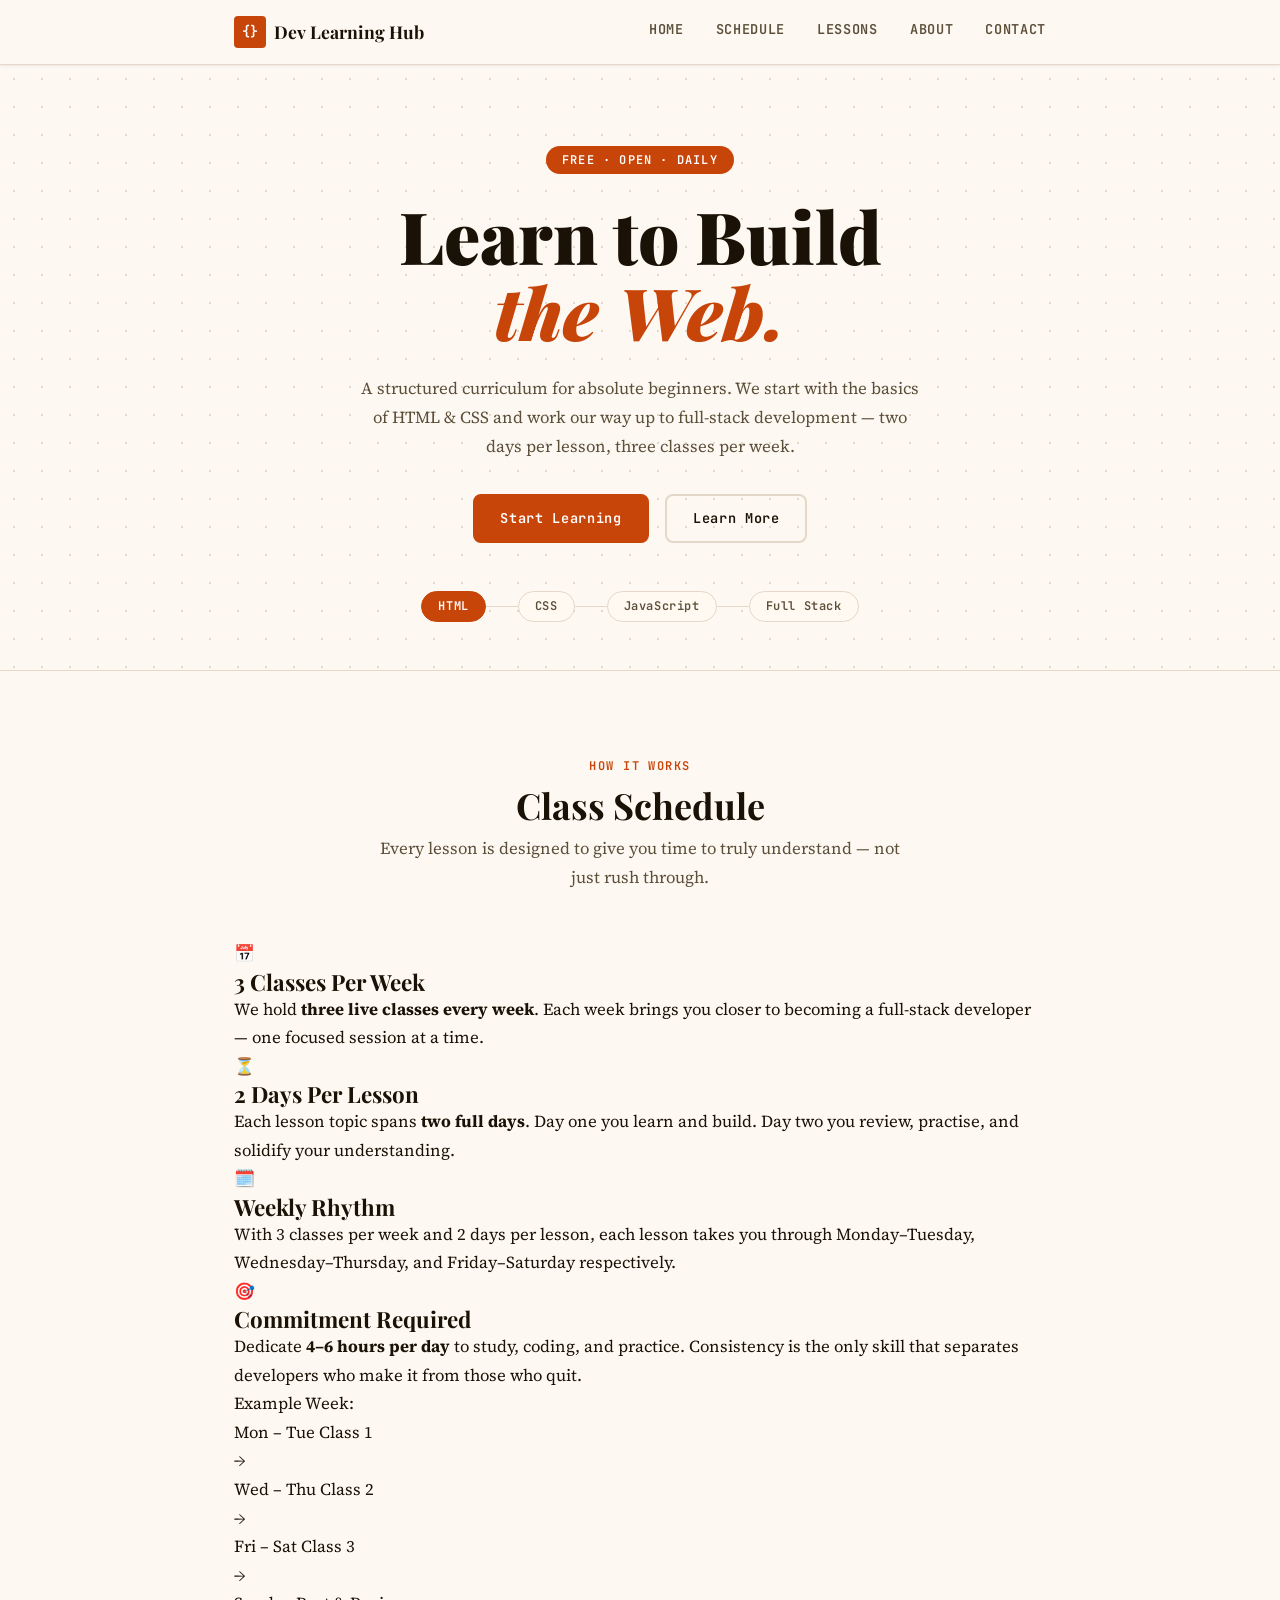
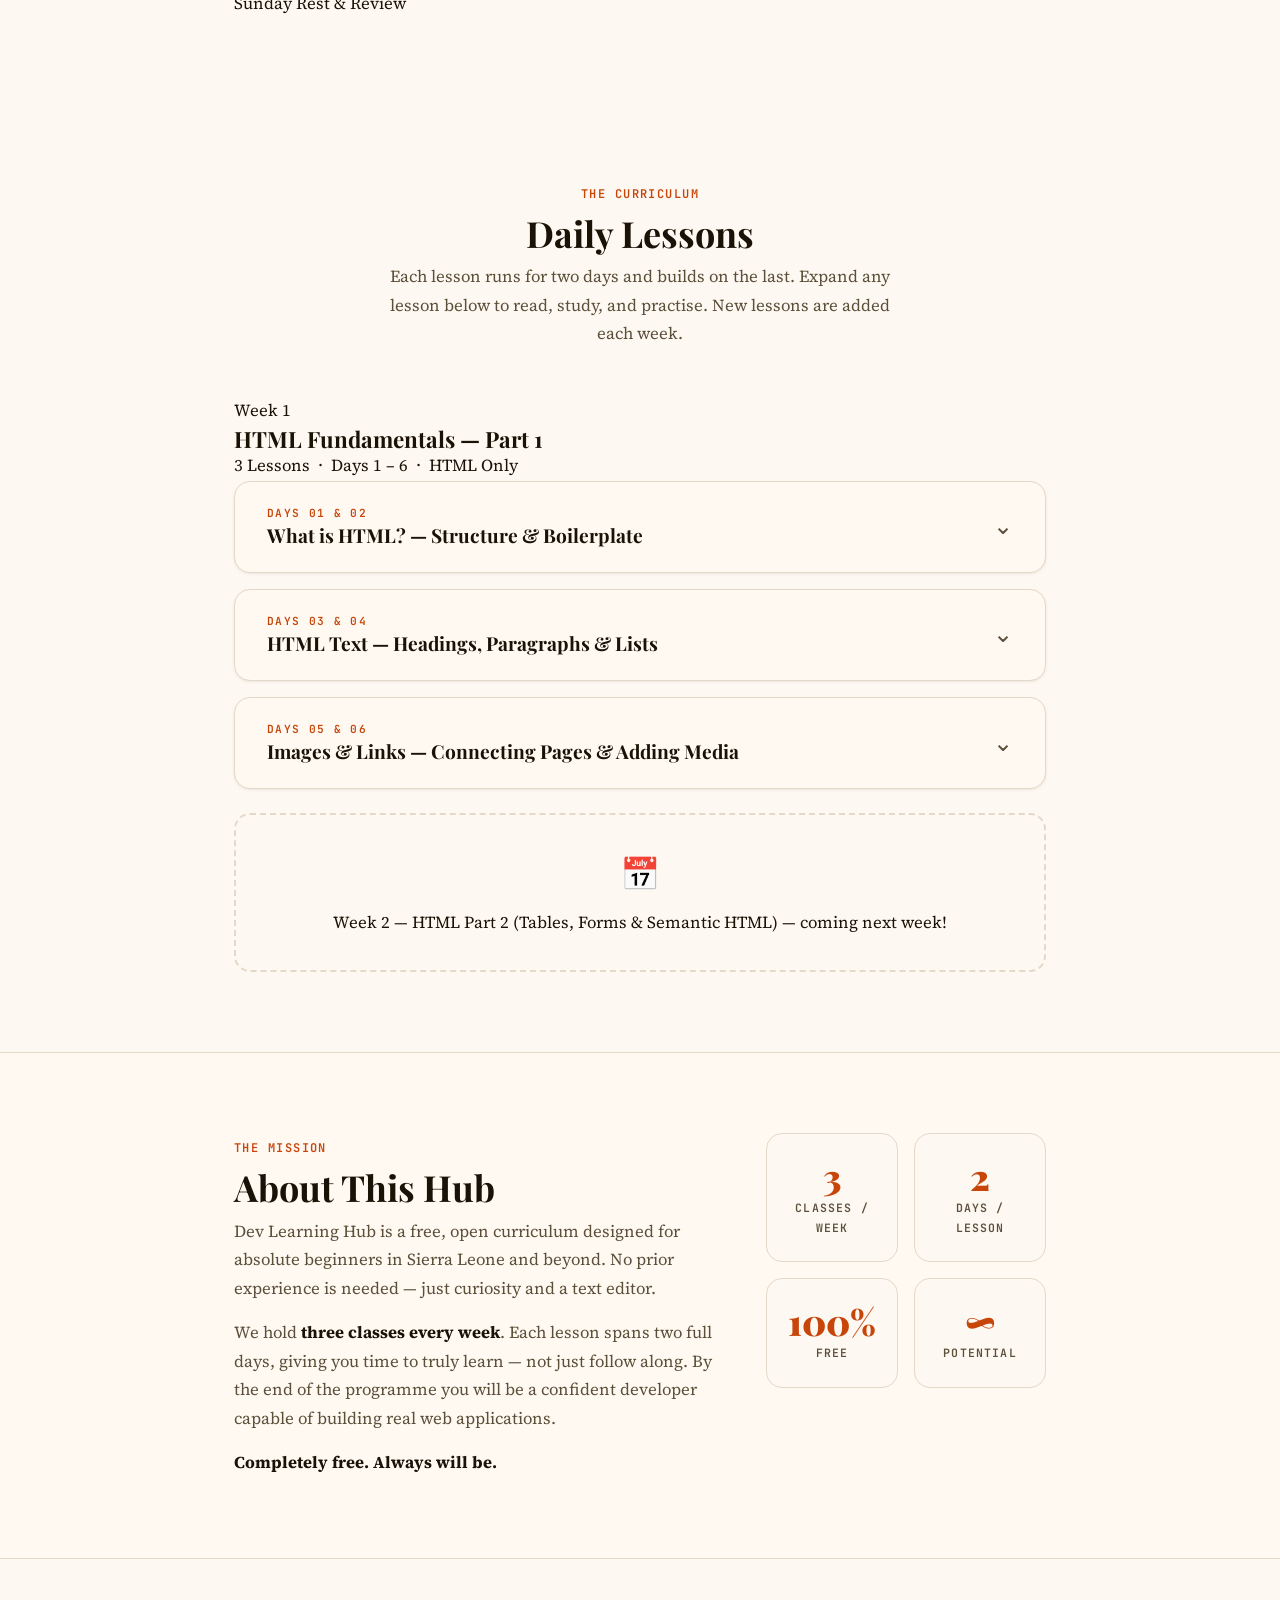
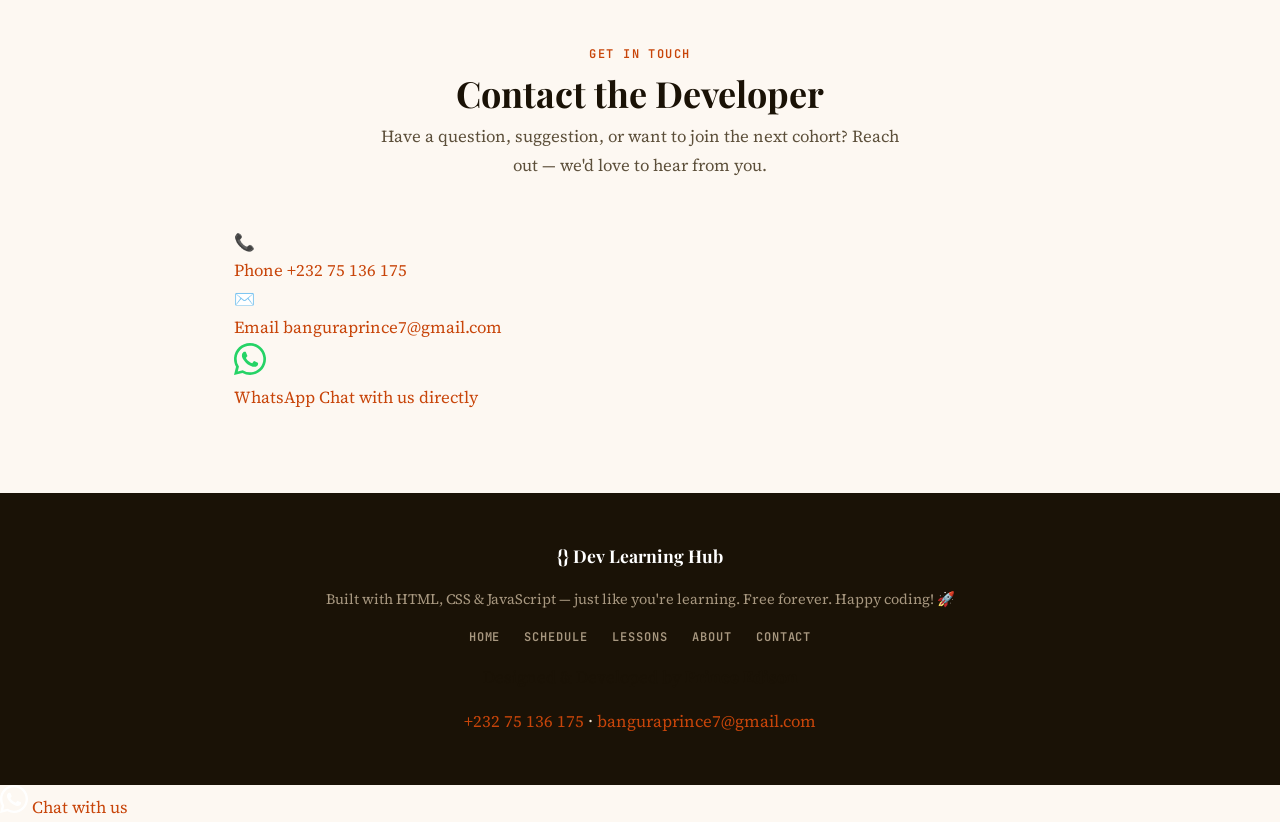
==== commit 4cacd770: "deleted the original index file and css new format and added some tage" ====
--- a/index.html
+++ b/index.html
@@ -26,8 +26,10 @@
       <!-- Desktop navigation -->
       <nav class="nav-desktop" aria-label="Main navigation">
         <a href="#home" class="nav-link">Home</a>
+        <a href="#schedule" class="nav-link">Schedule</a>
         <a href="#lessons" class="nav-link">Lessons</a>
         <a href="#about" class="nav-link">About</a>
+        <a href="#contact" class="nav-link">Contact</a>
       </nav>
 
       <!-- Mobile hamburger button -->
@@ -47,8 +49,10 @@
     <!-- Mobile navigation menu (hidden by default) -->
     <nav class="nav-mobile" id="mobileMenu" aria-label="Mobile navigation" hidden>
       <a href="#home" class="nav-mobile-link">Home</a>
+      <a href="#schedule" class="nav-mobile-link">Schedule</a>
       <a href="#lessons" class="nav-mobile-link">Lessons</a>
       <a href="#about" class="nav-mobile-link">About</a>
+      <a href="#contact" class="nav-mobile-link">Contact</a>
     </nav>
   </header>
 
@@ -61,8 +65,9 @@
       <div class="hero-badge">Free · Open · Daily</div>
       <h1 class="hero-title">Learn to Build<br /><em>the Web.</em></h1>
       <p class="hero-subtitle">
-        A daily curriculum for absolute beginners. We start with the basics of
-        HTML & CSS and work our way up to full-stack development — one lesson at a time.
+        A structured curriculum for absolute beginners. We start with the basics of
+        HTML &amp; CSS and work our way up to full-stack development — two days per lesson,
+        three classes per week.
       </p>
       <div class="hero-actions">
         <a href="#lessons" class="btn btn-primary">Start Learning</a>
@@ -83,6 +88,90 @@
 
 
   <!-- =============================================
+       CLASS SCHEDULE NOTICE SECTION
+       ============================================= -->
+  <section class="schedule-section" id="schedule">
+    <div class="container">
+      <div class="section-header">
+        <span class="section-label">How It Works</span>
+        <h2 class="section-title">Class Schedule</h2>
+        <p class="section-desc">
+          Every lesson is designed to give you time to truly understand — not just rush through.
+        </p>
+      </div>
+
+      <div class="schedule-grid">
+
+        <div class="schedule-card">
+          <div class="schedule-icon">📅</div>
+          <h3 class="schedule-card-title">3 Classes Per Week</h3>
+          <p class="schedule-card-desc">
+            We hold <strong>three live classes every week</strong>. Each week brings you
+            closer to becoming a full-stack developer — one focused session at a time.
+          </p>
+        </div>
+
+        <div class="schedule-card">
+          <div class="schedule-icon">⏳</div>
+          <h3 class="schedule-card-title">2 Days Per Lesson</h3>
+          <p class="schedule-card-desc">
+            Each lesson topic spans <strong>two full days</strong>. Day one you learn and
+            build. Day two you review, practise, and solidify your understanding.
+          </p>
+        </div>
+
+        <div class="schedule-card">
+          <div class="schedule-icon">🗓️</div>
+          <h3 class="schedule-card-title">Weekly Rhythm</h3>
+          <p class="schedule-card-desc">
+            With 3 classes per week and 2 days per lesson, each lesson takes you through
+            Monday–Tuesday, Wednesday–Thursday, and Friday–Saturday respectively.
+          </p>
+        </div>
+
+        <div class="schedule-card highlight-card">
+          <div class="schedule-icon">🎯</div>
+          <h3 class="schedule-card-title">Commitment Required</h3>
+          <p class="schedule-card-desc">
+            Dedicate <strong>4–6 hours per day</strong> to study, coding, and practice.
+            Consistency is the only skill that separates developers who make it from those
+            who quit.
+          </p>
+        </div>
+
+      </div>
+
+      <!-- Weekly visual timeline -->
+      <div class="week-timeline" aria-label="Example weekly class breakdown">
+        <div class="timeline-label">Example Week:</div>
+        <div class="timeline-row">
+          <div class="timeline-slot active">
+            <span class="slot-days">Mon – Tue</span>
+            <span class="slot-lesson">Class 1</span>
+          </div>
+          <div class="timeline-divider">→</div>
+          <div class="timeline-slot active">
+            <span class="slot-days">Wed – Thu</span>
+            <span class="slot-lesson">Class 2</span>
+          </div>
+          <div class="timeline-divider">→</div>
+          <div class="timeline-slot active">
+            <span class="slot-days">Fri – Sat</span>
+            <span class="slot-lesson">Class 3</span>
+          </div>
+          <div class="timeline-divider">→</div>
+          <div class="timeline-slot rest">
+            <span class="slot-days">Sunday</span>
+            <span class="slot-lesson">Rest &amp; Review</span>
+          </div>
+        </div>
+      </div>
+
+    </div>
+  </section>
+
+
+  <!-- =============================================
        LESSONS SECTION
        ============================================= -->
   <section class="lessons-section" id="lessons">
@@ -93,293 +182,610 @@
         <span class="section-label">The Curriculum</span>
         <h2 class="section-title">Daily Lessons</h2>
         <p class="section-desc">
-          Each lesson builds on the last. Expand any day below to read, study,
-          and practice.
+          Each lesson runs for two days and builds on the last. Expand any lesson below
+          to read, study, and practise. New lessons are added each week.
         </p>
       </div>
 
+
       <!-- ==========================================
-           LESSON TEMPLATE — copy from here…
-           ========================================== -->
-
-      <!-- ── DAY 1 ─────────────────────────────── -->
-      <article class="lesson-card" id="day1">
-        <!-- Clicking this button toggles the lesson body -->
-        <button
-          class="lesson-toggle"
-          aria-expanded="false"
-          aria-controls="day1-body"
-        >
-          <div class="lesson-meta">
-            <span class="lesson-day">Day 01 & 02</span>
-            <h3 class="lesson-title">What is HTML?</h3>
-          </div>
-          <span class="lesson-chevron" aria-hidden="true">&#8964;</span>
-        </button>
-
-        <!-- Lesson body (collapsed by default) -->
-        <div class="lesson-body" id="day1-body" hidden>
-
-          <!-- 1. Objective -->
-          <div class="lesson-block objective-block">
-            <h4 class="block-label">🎯 Objective</h4>
-            <p>
-              By the end of this lesson you will understand what HTML is, why it
-              exists, and how to create your very first web page with just a text
-              editor.
-            </p>
-          </div>
-
-          <!-- 2. Explanation -->
-          <div class="lesson-block">
-            <h4 class="block-label">📖 Explanation</h4>
-            <p>
-              <strong>HTML</strong> stands for <em>HyperText Markup Language</em>.
-              It is the standard language used to create and structure content on
-              the web. Think of HTML as the skeleton of a web page — it gives
-              everything its shape and meaning.
-            </p>
-            <p>
-              HTML is made up of <strong>elements</strong>. Each element is
-              written using <strong>tags</strong>. Most tags come in pairs: an
-              opening tag <code>&lt;tag&gt;</code> and a closing tag
-              <code>&lt;/tag&gt;</code>, with the content in between.
-            </p>
-            <p>
-              Every HTML document starts with a standard boilerplate. The
-              browser reads this top-to-bottom to know what to display.
-            </p>
-          </div>
-
-          <!-- 3. Code Example -->
-          <div class="lesson-block">
-            <h4 class="block-label">💻 Code Example</h4>
-            <pre class="code-block"><code><span class="c-tag">&lt;!DOCTYPE html&gt;</span>
+           HOW TO ADD A NEW LESSON
+           ============================================
+           1. Copy any <article class="lesson-card"> block.
+           2. Change the id, aria-controls, and body id to the next day number.
+           3. Update day numbers, lesson title, and content inside.
+           4. The CSS handles all styling automatically.
+           =========================================== -->
+
+
+      <!-- ══════════════════════════════════════════
+           WEEK 1 — HTML Fundamentals (Part 1)
+           3 lessons · Days 1–6
+           Topic: Structure, Text & Lists, Images & Links
+           ══════════════════════════════════════════ -->
+      <div class="week-block" id="week1">
+        <div class="week-header">
+          <span class="week-badge">Week 1</span>
+          <h3 class="week-title">HTML Fundamentals — Part 1</h3>
+          <p class="week-meta">3 Lessons &nbsp;·&nbsp; Days 1 – 6 &nbsp;·&nbsp; HTML Only</p>
+        </div>
+
+
+        <!-- ── LESSON 1 — Days 1 & 2 ─────────────────── -->
+        <article class="lesson-card" id="day1">
+          <button class="lesson-toggle" aria-expanded="false" aria-controls="day1-body">
+            <div class="lesson-meta">
+              <span class="lesson-day">Days 01 &amp; 02</span>
+              <h3 class="lesson-title">What is HTML? — Structure &amp; Boilerplate</h3>
+            </div>
+            <span class="lesson-chevron" aria-hidden="true">&#8964;</span>
+          </button>
+
+          <div class="lesson-body" id="day1-body" hidden>
+
+            <div class="lesson-block objective-block">
+              <h4 class="block-label">🎯 Objective</h4>
+              <p>
+                Understand what HTML is, why it exists, and how to write a proper
+                HTML document from scratch using the correct boilerplate structure.
+              </p>
+              <p class="day-split-note">
+                <strong>Day 1:</strong> Learn the concepts. Write and run the boilerplate in your browser.
+                &nbsp;|&nbsp;
+                <strong>Day 2:</strong> Practise independently. Build your own bare-bones webpage skeleton.
+              </p>
+            </div>
+
+            <div class="lesson-block">
+              <h4 class="block-label">📖 Explanation</h4>
+              <p>
+                <strong>HTML</strong> stands for <em>HyperText Markup Language</em>.
+                It is the standard language used to create and structure content on
+                the web. Think of HTML as the <strong>skeleton</strong> of a web page —
+                it gives everything its shape and meaning, but no colour or style yet.
+                That comes later with CSS.
+              </p>
+              <p>
+                HTML is made up of <strong>elements</strong>. Each element is written
+                using <strong>tags</strong>. Most tags come in pairs: an opening tag
+                <code>&lt;tag&gt;</code> and a closing tag <code>&lt;/tag&gt;</code>,
+                with content in between. Some tags are self-closing, like
+                <code>&lt;br /&gt;</code> and <code>&lt;img /&gt;</code>.
+              </p>
+              <p>
+                Every HTML document must start with a specific boilerplate — a standard
+                set of lines that tells the browser what kind of document it is reading
+                and how to display it. You will type this boilerplate in every project
+                you ever build.
+              </p>
+              <p>
+                The four key parts of the boilerplate are:
+              </p>
+              <ol class="task-list">
+                <li><code>&lt;!DOCTYPE html&gt;</code> — tells the browser this is a modern HTML5 document.</li>
+                <li><code>&lt;html&gt;</code> — the root element that wraps everything.</li>
+                <li><code>&lt;head&gt;</code> — contains invisible information about the page (title, character set, linked files).</li>
+                <li><code>&lt;body&gt;</code> — contains everything the user actually <em>sees</em> on the page.</li>
+              </ol>
+            </div>
+
+            <div class="lesson-block">
+              <h4 class="block-label">💻 Code Example</h4>
+              <pre class="code-block"><code><span class="c-tag">&lt;!DOCTYPE html&gt;</span>
 <span class="c-tag">&lt;html</span> <span class="c-attr">lang</span>=<span class="c-str">"en"</span><span class="c-tag">&gt;</span>
-<span class="c-tag">&lt;head&gt;</span>
-  <span class="c-tag">&lt;meta</span> <span class="c-attr">charset</span>=<span class="c-str">"UTF-8"</span> <span class="c-tag">/&gt;</span>
-  <span class="c-tag">&lt;title&gt;</span>My First Page<span class="c-tag">&lt;/title&gt;</span>
-<span class="c-tag">&lt;/head&gt;</span>
-<span class="c-tag">&lt;body&gt;</span>
-  <span class="c-tag">&lt;h1&gt;</span>Hello, World!<span class="c-tag">&lt;/h1&gt;</span>
-  <span class="c-tag">&lt;p&gt;</span>This is my first web page.<span class="c-tag">&lt;/p&gt;</span>
-<span class="c-tag">&lt;/body&gt;</span>
+
+  <span class="c-tag">&lt;head&gt;</span>
+    <span class="c-tag">&lt;meta</span> <span class="c-attr">charset</span>=<span class="c-str">"UTF-8"</span> <span class="c-tag">/&gt;</span>
+    <span class="c-tag">&lt;meta</span> <span class="c-attr">name</span>=<span class="c-str">"viewport"</span> <span class="c-attr">content</span>=<span class="c-str">"width=device-width, initial-scale=1.0"</span> <span class="c-tag">/&gt;</span>
+    <span class="c-tag">&lt;title&gt;</span>My First Page<span class="c-tag">&lt;/title&gt;</span>
+  <span class="c-tag">&lt;/head&gt;</span>
+
+  <span class="c-tag">&lt;body&gt;</span>
+    <span class="c-tag">&lt;h1&gt;</span>Hello, World!<span class="c-tag">&lt;/h1&gt;</span>
+    <span class="c-tag">&lt;p&gt;</span>This is my very first web page.<span class="c-tag">&lt;/p&gt;</span>
+  <span class="c-tag">&lt;/body&gt;</span>
+
 <span class="c-tag">&lt;/html&gt;</span></code></pre>
-            <p class="code-caption">
-              Save this as <code>index.html</code> and open it in your browser.
-              You should see "Hello, World!" as a big heading!
-            </p>
-          </div>
-
-          <!-- 4. Practice Task -->
-          <div class="lesson-block task-block">
-            <h4 class="block-label">✏️ Practice Task</h4>
-            <ol class="task-list">
-              <li>Create a new file called <code>index.html</code> on your computer.</li>
-              <li>Type (don't copy-paste!) the boilerplate code above.</li>
-              <li>Change the <code>&lt;title&gt;</code> to your own name.</li>
-              <li>Change the <code>&lt;h1&gt;</code> text to a personal greeting.</li>
-              <li>Add a second <code>&lt;p&gt;</code> tag below the first with one sentence about yourself.</li>
-              <li>Open the file in a browser — congratulations, you built a web page! 🎉</li>
-            </ol>
-          </div>
-
-        </div><!-- /.lesson-body -->
-      </article>
-      <!-- ── End Day 1 ──────────────────────────── -->
-
-
-      <!-- ── DAY 2 ─────────────────────────────── -->
-      <article class="lesson-card" id="day2">
-        <button
-          class="lesson-toggle"
-          aria-expanded="false"
-          aria-controls="day2-body"
-        >
-          <div class="lesson-meta">
-            <span class="lesson-day">Day 02</span>
-            <h3 class="lesson-title">HTML Text & Lists</h3>
-          </div>
-          <span class="lesson-chevron" aria-hidden="true">&#8964;</span>
-        </button>
-
-        <div class="lesson-body" id="day2-body" hidden>
-
-          <div class="lesson-block objective-block">
-            <h4 class="block-label">🎯 Objective</h4>
-            <p>
-              Learn how to format text using HTML heading tags, paragraphs,
-              bold, italic, and how to create ordered and unordered lists.
-            </p>
-          </div>
-
-          <div class="lesson-block">
-            <h4 class="block-label">📖 Explanation</h4>
-            <p>
-              HTML provides <strong>six heading levels</strong>: <code>&lt;h1&gt;</code>
-              through <code>&lt;h6&gt;</code>. <code>&lt;h1&gt;</code> is the most
-              important (biggest) and should appear only once per page. Use
-              headings to create a clear hierarchy of content.
-            </p>
-            <p>
-              To emphasise text, use <code>&lt;strong&gt;</code> for
-              <strong>bold importance</strong> and <code>&lt;em&gt;</code> for
-              <em>italic emphasis</em>. These are <em>semantic</em> tags — they
-              tell the browser (and screen readers) that the content has special
-              meaning, not just visual styling.
-            </p>
-            <p>
-              Lists come in two flavours:
-              <strong>unordered</strong> (<code>&lt;ul&gt;</code>) for bullet points
-              and <strong>ordered</strong> (<code>&lt;ol&gt;</code>) for numbered
-              steps. Each item inside either type uses an <code>&lt;li&gt;</code> tag.
-            </p>
-          </div>
-
-          <div class="lesson-block">
-            <h4 class="block-label">💻 Code Example</h4>
-            <pre class="code-block"><code><span class="c-comment">&lt;!-- Headings --&gt;</span>
-<span class="c-tag">&lt;h1&gt;</span>Main Title<span class="c-tag">&lt;/h1&gt;</span>
-<span class="c-tag">&lt;h2&gt;</span>Sub-heading<span class="c-tag">&lt;/h2&gt;</span>
-<span class="c-tag">&lt;h3&gt;</span>Smaller sub-heading<span class="c-tag">&lt;/h3&gt;</span>
-
-<span class="c-comment">&lt;!-- Emphasis --&gt;</span>
-<span class="c-tag">&lt;p&gt;</span>This word is <span class="c-tag">&lt;strong&gt;</span>bold<span class="c-tag">&lt;/strong&gt;</span>.<span class="c-tag">&lt;/p&gt;</span>
-<span class="c-tag">&lt;p&gt;</span>This word is <span class="c-tag">&lt;em&gt;</span>italic<span class="c-tag">&lt;/em&gt;</span>.<span class="c-tag">&lt;/p&gt;</span>
-
-<span class="c-comment">&lt;!-- Unordered list (bullet points) --&gt;</span>
-<span class="c-tag">&lt;ul&gt;</span>
-  <span class="c-tag">&lt;li&gt;</span>HTML<span class="c-tag">&lt;/li&gt;</span>
-  <span class="c-tag">&lt;li&gt;</span>CSS<span class="c-tag">&lt;/li&gt;</span>
-  <span class="c-tag">&lt;li&gt;</span>JavaScript<span class="c-tag">&lt;/li&gt;</span>
-<span class="c-tag">&lt;/ul&gt;</span>
-
-<span class="c-comment">&lt;!-- Ordered list (numbered) --&gt;</span>
-<span class="c-tag">&lt;ol&gt;</span>
-  <span class="c-tag">&lt;li&gt;</span>Open your text editor<span class="c-tag">&lt;/li&gt;</span>
-  <span class="c-tag">&lt;li&gt;</span>Write your HTML<span class="c-tag">&lt;/li&gt;</span>
-  <span class="c-tag">&lt;li&gt;</span>Save and refresh the browser<span class="c-tag">&lt;/li&gt;</span>
-<span class="c-tag">&lt;/ol&gt;</span></code></pre>
-          </div>
-
-          <div class="lesson-block task-block">
-            <h4 class="block-label">✏️ Practice Task</h4>
-            <ol class="task-list">
-              <li>Open your <code>index.html</code> from Day 1 inside the <code>&lt;body&gt;</code>.</li>
-              <li>Add an <code>&lt;h2&gt;</code> that says "My Favourite Foods".</li>
-              <li>Below it, create a <code>&lt;ul&gt;</code> with at least 3 food items.</li>
-              <li>Add an <code>&lt;h2&gt;</code> that says "Steps to Make Tea".</li>
-              <li>Create an <code>&lt;ol&gt;</code> with the numbered steps.</li>
-              <li>Use <code>&lt;strong&gt;</code> on one important word in a paragraph.</li>
-            </ol>
-          </div>
-
-        </div><!-- /.lesson-body -->
-      </article>
-      <!-- ── End Day 2 ──────────────────────────── -->
-
-
-      <!-- ── DAY 3 ─────────────────────────────── -->
-      <article class="lesson-card" id="day3">
-        <button
-          class="lesson-toggle"
-          aria-expanded="false"
-          aria-controls="day3-body"
-        >
-          <div class="lesson-meta">
-            <span class="lesson-day">Day 03</span>
-            <h3 class="lesson-title">Intro to CSS — Colours & Fonts</h3>
-          </div>
-          <span class="lesson-chevron" aria-hidden="true">&#8964;</span>
-        </button>
-
-        <div class="lesson-body" id="day3-body" hidden>
-
-          <div class="lesson-block objective-block">
-            <h4 class="block-label">🎯 Objective</h4>
-            <p>
-              Understand what CSS is and how it connects to HTML. Learn to
-              change text colour, background colour, and font properties using
-              CSS rules.
-            </p>
-          </div>
-
-          <div class="lesson-block">
-            <h4 class="block-label">📖 Explanation</h4>
-            <p>
-              <strong>CSS</strong> stands for <em>Cascading Style Sheets</em>.
-              While HTML provides the structure, CSS provides the
-              <strong>style</strong> — colours, fonts, spacing, layout, and more.
-            </p>
-            <p>
-              A CSS rule has two parts: a <strong>selector</strong> (which
-              HTML element to target) and a <strong>declaration block</strong>
-              (the styles to apply). Each declaration is a
-              <strong>property</strong>:<strong>value</strong> pair, separated
-              by a semicolon.
-            </p>
-            <p>
-              The best practice is to write CSS in a separate file (e.g.
-              <code>style.css</code>) and link it to your HTML using a
-              <code>&lt;link&gt;</code> tag inside <code>&lt;head&gt;</code>.
-              This keeps your code organised and lets you style multiple pages
-              from one file.
-            </p>
-          </div>
-
-          <div class="lesson-block">
-            <h4 class="block-label">💻 Code Example</h4>
-            <pre class="code-block"><code><span class="c-comment">/* Link CSS in your HTML &lt;head&gt;: */</span>
-<span class="c-comment">&lt;!-- &lt;link rel="stylesheet" href="style.css" /&gt; --&gt;</span>
-
-<span class="c-comment">/* ── style.css ── */</span>
-
-<span class="c-comment">/* Target the body element */</span>
-<span class="c-selector">body</span> {
-  <span class="c-prop">background-color</span>: <span class="c-val">#fdf6ec</span>;
-  <span class="c-prop">color</span>: <span class="c-val">#2c2c2c</span>;
-  <span class="c-prop">font-family</span>: <span class="c-val">Georgia, serif</span>;
-  <span class="c-prop">font-size</span>: <span class="c-val">18px</span>;
-}
-
-<span class="c-comment">/* Target all h1 elements */</span>
-<span class="c-selector">h1</span> {
-  <span class="c-prop">color</span>: <span class="c-val">#c0392b</span>;  <span class="c-comment">/* a rich red */</span>
-  <span class="c-prop">font-size</span>: <span class="c-val">2.5rem</span>;
-}
-
-<span class="c-comment">/* Target paragraphs */</span>
-<span class="c-selector">p</span> {
-  <span class="c-prop">line-height</span>: <span class="c-val">1.7</span>;
-  <span class="c-prop">margin-bottom</span>: <span class="c-val">1rem</span>;
-}</code></pre>
-          </div>
-
-          <div class="lesson-block task-block">
-            <h4 class="block-label">✏️ Practice Task</h4>
-            <ol class="task-list">
-              <li>Create a new file called <code>style.css</code> in the same folder as <code>index.html</code>.</li>
-              <li>Add the <code>&lt;link&gt;</code> tag inside your HTML <code>&lt;head&gt;</code>.</li>
-              <li>Set a background colour on <code>body</code> using any hex colour you like (try <a href="https://coolors.co" target="_blank" rel="noopener">coolors.co</a> for ideas).</li>
-              <li>Change the <code>h1</code> colour to something bold.</li>
-              <li>Set the <code>font-family</code> on <code>body</code> to <code>Arial, sans-serif</code>.</li>
-              <li>Increase the <code>font-size</code> of paragraphs to <code>1.1rem</code>.</li>
-            </ol>
-          </div>
-
-        </div><!-- /.lesson-body -->
-      </article>
-      <!-- ── End Day 3 ──────────────────────────── -->
-
-      <!-- ============================================
-           …to here when adding a new lesson.
-           Just change the day number, IDs, and content.
-           ============================================ -->
+              <p class="code-caption">
+                Save this as <code>index.html</code>, open it in Chrome or Firefox, and
+                you will see "Hello, World!" displayed as a large heading. Every project
+                from now on starts with this exact structure.
+              </p>
+            </div>
+
+            <div class="lesson-block task-block">
+              <h4 class="block-label">✏️ Practice Task — Day 1</h4>
+              <ol class="task-list">
+                <li>Open VS Code. Create a new folder called <code>week1</code> on your desktop.</li>
+                <li>Inside it, create a file called <code>index.html</code>.</li>
+                <li>Type (never copy-paste!) the full boilerplate above from memory.</li>
+                <li>Change the <code>&lt;title&gt;</code> text to your own name.</li>
+                <li>Change the <code>&lt;h1&gt;</code> to say your name and a greeting.</li>
+                <li>Add a <code>&lt;p&gt;</code> below it with one sentence describing yourself.</li>
+                <li>Open the file in your browser — you just built a web page. 🎉</li>
+              </ol>
+            </div>
+
+            <div class="lesson-block task-block">
+              <h4 class="block-label">✏️ Practice Task — Day 2</h4>
+              <ol class="task-list">
+                <li>Close your editor and delete what you wrote.</li>
+                <li>Re-type the boilerplate from memory — no peeking at notes.</li>
+                <li>Add an <code>&lt;h1&gt;</code>, an <code>&lt;h2&gt;</code>, and three <code>&lt;p&gt;</code> tags with any content you like.</li>
+                <li>Open it in the browser and check that it looks correct.</li>
+                <li>Repeat until you can write the boilerplate without any help. This is muscle memory you will use forever.</li>
+              </ol>
+            </div>
+
+          </div><!-- /.lesson-body -->
+        </article>
+        <!-- ── End Lesson 1 ──────────────────────────── -->
+
+
+        <!-- ── LESSON 2 — Days 3 & 4 ─────────────────── -->
+        <article class="lesson-card" id="day3">
+          <button class="lesson-toggle" aria-expanded="false" aria-controls="day3-body">
+            <div class="lesson-meta">
+              <span class="lesson-day">Days 03 &amp; 04</span>
+              <h3 class="lesson-title">HTML Text — Headings, Paragraphs &amp; Lists</h3>
+            </div>
+            <span class="lesson-chevron" aria-hidden="true">&#8964;</span>
+          </button>
+
+          <div class="lesson-body" id="day3-body" hidden>
+
+            <div class="lesson-block objective-block">
+              <h4 class="block-label">🎯 Objective</h4>
+              <p>
+                Learn how to format text using heading tags (h1–h6), paragraphs, bold,
+                italic, and how to build both ordered and unordered lists.
+              </p>
+              <p class="day-split-note">
+                <strong>Day 3:</strong> Study each tag and type every example in your editor.
+                &nbsp;|&nbsp;
+                <strong>Day 4:</strong> Build an "About Me" page using only what you learned today — no looking at the lesson.
+              </p>
+            </div>
+
+            <div class="lesson-block">
+              <h4 class="block-label">📖 Explanation</h4>
+              <p>
+                HTML gives you <strong>six heading levels</strong>: <code>&lt;h1&gt;</code>
+                is the biggest and most important. <code>&lt;h6&gt;</code> is the smallest.
+                Use only one <code>&lt;h1&gt;</code> per page — it tells the browser (and
+                search engines) what the page is mainly about.
+              </p>
+              <p>
+                For normal body text, use the <code>&lt;p&gt;</code> (paragraph) tag.
+                Each <code>&lt;p&gt;</code> automatically adds space above and below it.
+              </p>
+              <p>
+                To add emphasis inside text, use <code>&lt;strong&gt;</code> for
+                <strong>bold/important</strong> content and <code>&lt;em&gt;</code>
+                for <em>italic/emphasis</em>. These are <em>semantic</em> tags —
+                they carry meaning, not just visual style.
+              </p>
+              <p>
+                Lists come in two types. An <strong>unordered list</strong>
+                <code>&lt;ul&gt;</code> creates bullet points. An
+                <strong>ordered list</strong> <code>&lt;ol&gt;</code> creates numbered
+                steps. Each item in both types uses the <code>&lt;li&gt;</code> tag.
+              </p>
+            </div>
+
+            <div class="lesson-block">
+              <h4 class="block-label">💻 Code Example</h4>
+              <pre class="code-block"><code><span class="c-tag">&lt;body&gt;</span>
+
+  <span class="c-comment">&lt;!-- Headings: h1 is the biggest, h6 the smallest --&gt;</span>
+  <span class="c-tag">&lt;h1&gt;</span>My Name Is Edison<span class="c-tag">&lt;/h1&gt;</span>
+  <span class="c-tag">&lt;h2&gt;</span>About Me<span class="c-tag">&lt;/h2&gt;</span>
+  <span class="c-tag">&lt;h3&gt;</span>My Hobbies<span class="c-tag">&lt;/h3&gt;</span>
+
+  <span class="c-comment">&lt;!-- Paragraph with emphasis --&gt;</span>
+  <span class="c-tag">&lt;p&gt;</span>
+    I am learning <span class="c-tag">&lt;strong&gt;</span>HTML<span class="c-tag">&lt;/strong&gt;</span> and I find it
+    <span class="c-tag">&lt;em&gt;</span>very exciting<span class="c-tag">&lt;/em&gt;</span>.
+  <span class="c-tag">&lt;/p&gt;</span>
+
+  <span class="c-comment">&lt;!-- Unordered list = bullet points --&gt;</span>
+  <span class="c-tag">&lt;h3&gt;</span>My Favourite Foods<span class="c-tag">&lt;/h3&gt;</span>
+  <span class="c-tag">&lt;ul&gt;</span>
+    <span class="c-tag">&lt;li&gt;</span>Rice and Cassava Leaf<span class="c-tag">&lt;/li&gt;</span>
+    <span class="c-tag">&lt;li&gt;</span>Bread<span class="c-tag">&lt;/li&gt;</span>
+    <span class="c-tag">&lt;li&gt;</span>Groundnut Soup<span class="c-tag">&lt;/li&gt;</span>
+  <span class="c-tag">&lt;/ul&gt;</span>
+
+  <span class="c-comment">&lt;!-- Ordered list = numbered steps --&gt;</span>
+  <span class="c-tag">&lt;h3&gt;</span>How I Start My Day<span class="c-tag">&lt;/h3&gt;</span>
+  <span class="c-tag">&lt;ol&gt;</span>
+    <span class="c-tag">&lt;li&gt;</span>Wake up at 6am<span class="c-tag">&lt;/li&gt;</span>
+    <span class="c-tag">&lt;li&gt;</span>Exercise for 20 minutes<span class="c-tag">&lt;/li&gt;</span>
+    <span class="c-tag">&lt;li&gt;</span>Open VS Code and code<span class="c-tag">&lt;/li&gt;</span>
+  <span class="c-tag">&lt;/ol&gt;</span>
+
+<span class="c-tag">&lt;/body&gt;</span></code></pre>
+            </div>
+
+            <div class="lesson-block task-block">
+              <h4 class="block-label">✏️ Practice Task — Day 3</h4>
+              <ol class="task-list">
+                <li>Open your <code>index.html</code> from Days 1–2.</li>
+                <li>Add an <code>&lt;h2&gt;</code> that says "My Favourite Foods".</li>
+                <li>Below it, create a <code>&lt;ul&gt;</code> with at least 4 food items.</li>
+                <li>Add an <code>&lt;h2&gt;</code> that says "My Daily Routine".</li>
+                <li>Create an <code>&lt;ol&gt;</code> with at least 5 numbered steps.</li>
+                <li>Use <code>&lt;strong&gt;</code> to bold at least one important word in a paragraph.</li>
+                <li>Use <code>&lt;em&gt;</code> to italicise at least one word.</li>
+              </ol>
+            </div>
+
+            <div class="lesson-block task-block">
+              <h4 class="block-label">✏️ Practice Task — Day 4</h4>
+              <ol class="task-list">
+                <li>Create a brand new file: <code>about.html</code>.</li>
+                <li>Write the full boilerplate from memory.</li>
+                <li>Build a complete "About Me" page with: your name as <code>&lt;h1&gt;</code>, at least 3 sections with <code>&lt;h2&gt;</code> headings, at least 2 paragraphs, one unordered list, and one ordered list.</li>
+                <li>Use <code>&lt;strong&gt;</code> and <code>&lt;em&gt;</code> at least once each.</li>
+                <li>Open in browser and make sure everything displays correctly.</li>
+              </ol>
+            </div>
+
+          </div><!-- /.lesson-body -->
+        </article>
+        <!-- ── End Lesson 2 ──────────────────────────── -->
+
+
+        <!-- ── LESSON 3 — Days 5 & 6 ─────────────────── -->
+        <article class="lesson-card" id="day5">
+          <button class="lesson-toggle" aria-expanded="false" aria-controls="day5-body">
+            <div class="lesson-meta">
+              <span class="lesson-day">Days 05 &amp; 06</span>
+              <h3 class="lesson-title">Images &amp; Links — Connecting Pages &amp; Adding Media</h3>
+            </div>
+            <span class="lesson-chevron" aria-hidden="true">&#8964;</span>
+          </button>
+
+          <div class="lesson-body" id="day5-body" hidden>
+
+            <div class="lesson-block objective-block">
+              <h4 class="block-label">🎯 Objective</h4>
+              <p>
+                Learn how to add images to a webpage using <code>&lt;img&gt;</code> and
+                how to create clickable links using <code>&lt;a&gt;</code> — both to
+                other websites and between your own pages.
+              </p>
+              <p class="day-split-note">
+                <strong>Day 5:</strong> Study the img and anchor tags. Add images and links to your existing pages.
+                &nbsp;|&nbsp;
+                <strong>Day 6:</strong> Build a hobby page with images and links. Connect it to your About page.
+              </p>
+            </div>
+
+            <div class="lesson-block">
+              <h4 class="block-label">📖 Explanation</h4>
+              <p>
+                The <code>&lt;img&gt;</code> tag is used to display an image. It is a
+                <strong>self-closing tag</strong> — it has no closing tag. It requires
+                two important <strong>attributes</strong>:
+              </p>
+              <ol class="task-list">
+                <li><code>src</code> — the path to the image file (can be a local file or a web URL).</li>
+                <li><code>alt</code> — a text description of the image for screen readers and when the image fails to load. Always include this.</li>
+              </ol>
+              <p>
+                The <code>&lt;a&gt;</code> tag creates a <strong>hyperlink</strong>. The
+                text between the tags is what users click. The <code>href</code> attribute
+                tells the browser where to go. It can point to another website (absolute URL)
+                or another page in your own project (relative path like
+                <code>about.html</code>).
+              </p>
+              <p>
+                To open a link in a new browser tab, add the attribute
+                <code>target="_blank"</code>. Always pair it with
+                <code>rel="noopener"</code> for security.
+              </p>
+            </div>
+
+            <div class="lesson-block">
+              <h4 class="block-label">💻 Code Example</h4>
+              <pre class="code-block"><code><span class="c-tag">&lt;body&gt;</span>
+
+  <span class="c-tag">&lt;h1&gt;</span>My Hobbies<span class="c-tag">&lt;/h1&gt;</span>
+
+  <span class="c-comment">&lt;!-- Image from the web (absolute URL) --&gt;</span>
+  <span class="c-tag">&lt;img</span>
+    <span class="c-attr">src</span>=<span class="c-str">"https://upload.wikimedia.org/wikipedia/commons/thumb/6/6d/Good_Food_Display_-_NCI_Visuals_Online.jpg/640px-Good_Food_Display_-_NCI_Visuals_Online.jpg"</span>
+    <span class="c-attr">alt</span>=<span class="c-str">"A display of healthy foods"</span>
+    <span class="c-attr">width</span>=<span class="c-str">"400"</span>
+  <span class="c-tag">/&gt;</span>
+
+  <span class="c-comment">&lt;!-- Image from a local file (relative path) --&gt;</span>
+  <span class="c-tag">&lt;img</span> <span class="c-attr">src</span>=<span class="c-str">"images/my-photo.jpg"</span> <span class="c-attr">alt</span>=<span class="c-str">"A photo of me"</span> <span class="c-tag">/&gt;</span>
+
+  <span class="c-comment">&lt;!-- Link to another website (opens in new tab) --&gt;</span>
+  <span class="c-tag">&lt;a</span> <span class="c-attr">href</span>=<span class="c-str">"https://www.google.com"</span> <span class="c-attr">target</span>=<span class="c-str">"_blank"</span> <span class="c-attr">rel</span>=<span class="c-str">"noopener"</span><span class="c-tag">&gt;</span>
+    Visit Google
+  <span class="c-tag">&lt;/a&gt;</span>
+
+  <span class="c-comment">&lt;!-- Link to another page in your own project --&gt;</span>
+  <span class="c-tag">&lt;a</span> <span class="c-attr">href</span>=<span class="c-str">"about.html"</span><span class="c-tag">&gt;</span>Go to my About page<span class="c-tag">&lt;/a&gt;</span>
+
+  <span class="c-comment">&lt;!-- Link that jumps to a section on the same page --&gt;</span>
+  <span class="c-tag">&lt;a</span> <span class="c-attr">href</span>=<span class="c-str">"#hobbies"</span><span class="c-tag">&gt;</span>Jump to Hobbies section<span class="c-tag">&lt;/a&gt;</span>
+
+  <span class="c-comment">&lt;!-- The section being jumped to must have a matching id --&gt;</span>
+  <span class="c-tag">&lt;h2</span> <span class="c-attr">id</span>=<span class="c-str">"hobbies"</span><span class="c-tag">&gt;</span>My Hobbies<span class="c-tag">&lt;/h2&gt;</span>
+
+<span class="c-tag">&lt;/body&gt;</span></code></pre>
+            </div>
+
+            <div class="lesson-block task-block">
+              <h4 class="block-label">✏️ Practice Task — Day 5</h4>
+              <ol class="task-list">
+                <li>Open your <code>about.html</code> from Day 4.</li>
+                <li>Add at least 2 images using web URLs (search Google Images, right-click → Copy image address).</li>
+                <li>Make sure every image has a descriptive <code>alt</code> attribute.</li>
+                <li>Add a link to your favourite website, opening in a new tab.</li>
+                <li>Add a link at the top of the page that jumps down to a section further below using an <code>id</code>.</li>
+              </ol>
+            </div>
+
+            <div class="lesson-block task-block">
+              <h4 class="block-label">✏️ Practice Task — Day 6 (Mini Project)</h4>
+              <ol class="task-list">
+                <li>Create a new file: <code>hobbies.html</code>.</li>
+                <li>Write the boilerplate from memory.</li>
+                <li>Build a Hobbies page with: a <code>&lt;h1&gt;</code> title, at least 3 hobbies each with an <code>&lt;h2&gt;</code>, a paragraph, and an image.</li>
+                <li>At the bottom of <code>hobbies.html</code>, add a link back to <code>about.html</code>.</li>
+                <li>On <code>about.html</code>, add a link to <code>hobbies.html</code>.</li>
+                <li>You now have two connected pages — a mini website! Test both links in your browser.</li>
+              </ol>
+            </div>
+
+          </div><!-- /.lesson-body -->
+        </article>
+        <!-- ── End Lesson 3 ──────────────────────────── -->
+
+      </div><!-- /.week-block #week1 -->
+
+
+      <!-- ══════════════════════════════════════════
+           WEEK 2 — HTML Fundamentals (Part 2)
+           3 lessons · Days 7–12
+           Topic: Tables, Forms, Semantic HTML & Week Project
+           (UNCOMMENT WHEN WEEK 2 BEGINS)
+           ══════════════════════════════════════════
+
+      <div class="week-block" id="week2">
+        <div class="week-header">
+          <span class="week-badge">Week 2</span>
+          <h3 class="week-title">HTML Fundamentals — Part 2</h3>
+          <p class="week-meta">3 Lessons &nbsp;·&nbsp; Days 7 – 12 &nbsp;·&nbsp; HTML Only</p>
+        </div>
+
+
+        <article class="lesson-card" id="day7">
+          <button class="lesson-toggle" aria-expanded="false" aria-controls="day7-body">
+            <div class="lesson-meta">
+              <span class="lesson-day">Days 07 &amp; 08</span>
+              <h3 class="lesson-title">HTML Tables — Displaying Data in Rows &amp; Columns</h3>
+            </div>
+            <span class="lesson-chevron" aria-hidden="true">&#8964;</span>
+          </button>
+          <div class="lesson-body" id="day7-body" hidden>
+            <div class="lesson-block objective-block">
+              <h4 class="block-label">🎯 Objective</h4>
+              <p>Learn to build HTML tables using table, tr, th, and td. Understand when tables are appropriate (data, not layout).</p>
+              <p class="day-split-note">
+                <strong>Day 7:</strong> Study table structure. Build a simple 3-column table.
+                &nbsp;|&nbsp;
+                <strong>Day 8:</strong> Build a "Class Timetable" table from scratch — no help.
+              </p>
+            </div>
+            <div class="lesson-block">
+              <h4 class="block-label">📖 Explanation</h4>
+              <p>Replace this with the full table lesson explanation.</p>
+            </div>
+            <div class="lesson-block">
+              <h4 class="block-label">💻 Code Example</h4>
+              <pre class="code-block"><code>Replace with table code example.</code></pre>
+            </div>
+            <div class="lesson-block task-block">
+              <h4 class="block-label">✏️ Practice Task — Day 7</h4>
+              <ol class="task-list">
+                <li>Add task content here...</li>
+              </ol>
+            </div>
+            <div class="lesson-block task-block">
+              <h4 class="block-label">✏️ Practice Task — Day 8</h4>
+              <ol class="task-list">
+                <li>Add task content here...</li>
+              </ol>
+            </div>
+          </div>
+        </article>
+
+
+        <article class="lesson-card" id="day9">
+          <button class="lesson-toggle" aria-expanded="false" aria-controls="day9-body">
+            <div class="lesson-meta">
+              <span class="lesson-day">Days 09 &amp; 10</span>
+              <h3 class="lesson-title">HTML Forms — Input, Labels &amp; Buttons</h3>
+            </div>
+            <span class="lesson-chevron" aria-hidden="true">&#8964;</span>
+          </button>
+          <div class="lesson-body" id="day9-body" hidden>
+            <div class="lesson-block objective-block">
+              <h4 class="block-label">🎯 Objective</h4>
+              <p>Build a contact form using form, input, textarea, select, label, and button. Understand form attributes.</p>
+              <p class="day-split-note">
+                <strong>Day 9:</strong> Learn each form element. Build a basic contact form.
+                &nbsp;|&nbsp;
+                <strong>Day 10:</strong> Build a registration form from scratch — no backend yet.
+              </p>
+            </div>
+            <div class="lesson-block task-block">
+              <h4 class="block-label">✏️ Practice Task — Day 9</h4>
+              <ol class="task-list">
+                <li>Add task content here...</li>
+              </ol>
+            </div>
+            <div class="lesson-block task-block">
+              <h4 class="block-label">✏️ Practice Task — Day 10</h4>
+              <ol class="task-list">
+                <li>Add task content here...</li>
+              </ol>
+            </div>
+          </div>
+        </article>
+
+
+        <article class="lesson-card" id="day11">
+          <button class="lesson-toggle" aria-expanded="false" aria-controls="day11-body">
+            <div class="lesson-meta">
+              <span class="lesson-day">Days 11 &amp; 12</span>
+              <h3 class="lesson-title">Semantic HTML &amp; Week 2 Project — Personal Profile Page</h3>
+            </div>
+            <span class="lesson-chevron" aria-hidden="true">&#8964;</span>
+          </button>
+          <div class="lesson-body" id="day11-body" hidden>
+            <div class="lesson-block objective-block">
+              <h4 class="block-label">🎯 Objective</h4>
+              <p>Learn semantic HTML tags: header, nav, main, section, article, aside, footer. Then build your full Personal Profile Page project.</p>
+              <p class="day-split-note">
+                <strong>Day 11:</strong> Learn semantic tags and restructure your existing pages.
+                &nbsp;|&nbsp;
+                <strong>Day 12:</strong> Build your Week 2 Project — a complete multi-section personal profile page in pure HTML.
+              </p>
+            </div>
+            <div class="lesson-block task-block">
+              <h4 class="block-label">✏️ Practice Task — Day 11</h4>
+              <ol class="task-list">
+                <li>Add task content here...</li>
+              </ol>
+            </div>
+            <div class="lesson-block task-block">
+              <h4 class="block-label">✏️ Week 2 Project — Day 12</h4>
+              <ol class="task-list">
+                <li>Build a full personal profile page using only HTML.</li>
+                <li>Must include: header with nav, main section with About / Skills / Hobbies / Contact, footer.</li>
+                <li>Use only semantic tags — no divs yet.</li>
+                <li>Include a working contact form and at least 3 images.</li>
+                <li>Push to GitHub as your first real repo.</li>
+              </ol>
+            </div>
+          </div>
+        </article>
+
+
+      </div>
+
+      --><!-- END WEEK 2 — uncomment when ready -->
+
+
+      <!-- ══════════════════════════════════════════
+           WEEK 3 — CSS Styling & Responsive Design
+           (UNCOMMENT WHEN WEEK 3 BEGINS — after 2 HTML weeks)
+           ══════════════════════════════════════════
+
+      <div class="week-block" id="week3">
+        <div class="week-header">
+          <span class="week-badge">Week 3</span>
+          <h3 class="week-title">CSS Styling &amp; Responsive Design</h3>
+          <p class="week-meta">3 Lessons &nbsp;·&nbsp; Days 13 – 18 &nbsp;·&nbsp; Phase 1: Beginner</p>
+        </div>
+
+        <article class="lesson-card" id="day13">
+          <button class="lesson-toggle" aria-expanded="false" aria-controls="day13-body">
+            <div class="lesson-meta">
+              <span class="lesson-day">Days 13 &amp; 14</span>
+              <h3 class="lesson-title">CSS Basics — Selectors, Colours &amp; Fonts</h3>
+            </div>
+            <span class="lesson-chevron" aria-hidden="true">&#8964;</span>
+          </button>
+          <div class="lesson-body" id="day13-body" hidden>
+            <div class="lesson-block objective-block">
+              <h4 class="block-label">🎯 Objective</h4>
+              <p>Understand what CSS is. Write CSS selectors, apply colours and font properties. Style your Week 1 & 2 HTML pages.</p>
+              <p class="day-split-note">
+                <strong>Day 13:</strong> Learn CSS syntax, selectors, and link a stylesheet.
+                &nbsp;|&nbsp;
+                <strong>Day 14:</strong> Style your personal profile page with colours and fonts.
+              </p>
+            </div>
+            <div class="lesson-block task-block">
+              <h4 class="block-label">✏️ Practice Task</h4>
+              <ol class="task-list">
+                <li>Add content here when CSS week begins...</li>
+              </ol>
+            </div>
+          </div>
+        </article>
+
+        <article class="lesson-card" id="day15">
+          <button class="lesson-toggle" aria-expanded="false" aria-controls="day15-body">
+            <div class="lesson-meta">
+              <span class="lesson-day">Days 15 &amp; 16</span>
+              <h3 class="lesson-title">Box Model &amp; Flexbox Layout</h3>
+            </div>
+            <span class="lesson-chevron" aria-hidden="true">&#8964;</span>
+          </button>
+          <div class="lesson-body" id="day15-body" hidden>
+            <div class="lesson-block objective-block">
+              <h4 class="block-label">🎯 Objective</h4>
+              <p>Master the CSS box model. Use flexbox to create layouts.</p>
+              <p class="day-split-note">
+                <strong>Day 15:</strong> Learn margin, padding, border, and flexbox.
+                &nbsp;|&nbsp;
+                <strong>Day 16:</strong> Build a card layout using flexbox.
+              </p>
+            </div>
+            <div class="lesson-block task-block">
+              <h4 class="block-label">✏️ Practice Task</h4>
+              <ol class="task-list">
+                <li>Add content here...</li>
+              </ol>
+            </div>
+          </div>
+        </article>
+
+        <article class="lesson-card" id="day17">
+          <button class="lesson-toggle" aria-expanded="false" aria-controls="day17-body">
+            <div class="lesson-meta">
+              <span class="lesson-day">Days 17 &amp; 18</span>
+              <h3 class="lesson-title">CSS Grid &amp; Responsive Design</h3>
+            </div>
+            <span class="lesson-chevron" aria-hidden="true">&#8964;</span>
+          </button>
+          <div class="lesson-body" id="day17-body" hidden>
+            <div class="lesson-block objective-block">
+              <h4 class="block-label">🎯 Objective</h4>
+              <p>Use CSS Grid and media queries to make pages look great on any screen size.</p>
+              <p class="day-split-note">
+                <strong>Day 17:</strong> Learn CSS Grid and media queries.
+                &nbsp;|&nbsp;
+                <strong>Day 18:</strong> Make your portfolio fully responsive.
+              </p>
+            </div>
+            <div class="lesson-block task-block">
+              <h4 class="block-label">✏️ Practice Task</h4>
+              <ol class="task-list">
+                <li>Add content here...</li>
+              </ol>
+            </div>
+          </div>
+        </article>
+
+      </div>
+
+      --><!-- END WEEK 3 -->
+
 
       <!-- Coming Soon placeholder -->
       <div class="coming-soon">
         <span class="coming-icon">📅</span>
-        <p>New lessons drop every day. Check back tomorrow!</p>
+        <p>Week 2 — HTML Part 2 (Tables, Forms &amp; Semantic HTML) — coming next week!</p>
       </div>
 
     </div><!-- /.container -->
@@ -400,10 +806,9 @@
           and a text editor.
         </p>
         <p>
-          We publish one lesson every day. Each lesson is self-contained and builds
-          naturally on the previous one. By following along daily, you will go from
-          a complete beginner to a confident developer capable of building real web
-          applications.
+          We hold <strong>three classes every week</strong>. Each lesson spans two full days,
+          giving you time to truly learn — not just follow along. By the end of the programme
+          you will be a confident developer capable of building real web applications.
         </p>
         <p>
           <strong>Completely free. Always will be.</strong>
@@ -411,21 +816,74 @@
       </div>
       <div class="about-stats" aria-label="Course statistics">
         <div class="stat-card">
-          <span class="stat-number">3+</span>
-          <span class="stat-label">Lessons Live</span>
+          <span class="stat-number">3</span>
+          <span class="stat-label">Classes / Week</span>
+        </div>
+        <div class="stat-card">
+          <span class="stat-number">2</span>
+          <span class="stat-label">Days / Lesson</span>
         </div>
         <div class="stat-card">
           <span class="stat-number">100%</span>
           <span class="stat-label">Free</span>
         </div>
         <div class="stat-card">
-          <span class="stat-number">0</span>
-          <span class="stat-label">Prerequisites</span>
-        </div>
-        <div class="stat-card">
           <span class="stat-number">∞</span>
           <span class="stat-label">Potential</span>
         </div>
+      </div>
+    </div>
+  </section>
+
+
+  <!-- =============================================
+       CONTACT / DEVELOPER SECTION
+       ============================================= -->
+  <section class="contact-section" id="contact">
+    <div class="container">
+      <div class="section-header">
+        <span class="section-label">Get In Touch</span>
+        <h2 class="section-title">Contact the Developer</h2>
+        <p class="section-desc">
+          Have a question, suggestion, or want to join the next cohort?
+          Reach out — we'd love to hear from you.
+        </p>
+      </div>
+
+      <div class="contact-grid">
+
+        <!-- Phone -->
+        <a href="tel:+23275136175" class="contact-card">
+          <div class="contact-icon">📞</div>
+          <div class="contact-info">
+            <span class="contact-label">Phone</span>
+            <span class="contact-value">+232 75 136 175</span>
+          </div>
+        </a>
+
+        <!-- Email -->
+        <a href="mailto:banguraprince7@gmail.com" class="contact-card">
+          <div class="contact-icon">✉️</div>
+          <div class="contact-info">
+            <span class="contact-label">Email</span>
+            <span class="contact-value">banguraprince7@gmail.com</span>
+          </div>
+        </a>
+
+        <!-- WhatsApp -->
+        <a href="https://wa.me/message/PGNAN4IQMPQ4D1" target="_blank" rel="noopener" class="contact-card contact-card--whatsapp">
+          <div class="contact-icon">
+            <!-- WhatsApp SVG icon -->
+            <svg xmlns="http://www.w3.org/2000/svg" viewBox="0 0 32 32" width="32" height="32" fill="#25D366" aria-hidden="true">
+              <path d="M16 0C7.163 0 0 7.163 0 16c0 2.833.738 5.49 2.027 7.8L0 32l8.418-2.004A15.94 15.94 0 0 0 16 32c8.837 0 16-7.163 16-16S24.837 0 16 0zm0 29.333a13.27 13.27 0 0 1-6.77-1.853l-.485-.29-5.003 1.192 1.22-4.87-.317-.5A13.27 13.27 0 0 1 2.667 16C2.667 8.636 8.636 2.667 16 2.667S29.333 8.636 29.333 16 23.364 29.333 16 29.333zm7.27-9.815c-.398-.2-2.355-1.163-2.72-1.295-.366-.133-.632-.2-.898.2-.266.398-1.031 1.295-1.264 1.561-.233.266-.465.3-.864.1-.398-.2-1.682-.62-3.203-1.977-1.184-1.056-1.983-2.36-2.215-2.758-.233-.398-.025-.614.175-.812.18-.178.398-.465.598-.698.2-.233.266-.398.398-.664.133-.266.067-.498-.033-.698-.1-.2-.898-2.163-1.23-2.96-.324-.778-.653-.672-.898-.684l-.765-.013c-.266 0-.698.1-1.064.498-.366.398-1.397 1.364-1.397 3.327s1.43 3.858 1.629 4.124c.2.266 2.813 4.295 6.815 6.024.953.412 1.696.658 2.276.842.956.305 1.826.262 2.514.159.767-.114 2.355-.963 2.688-1.893.333-.93.333-1.727.233-1.893-.1-.166-.366-.266-.765-.465z"/>
+            </svg>
+          </div>
+          <div class="contact-info">
+            <span class="contact-label">WhatsApp</span>
+            <span class="contact-value">Chat with us directly</span>
+          </div>
+        </a>
+
       </div>
     </div>
   </section>
@@ -438,16 +896,48 @@
     <div class="container footer-inner">
       <p class="footer-brand">&#123;&#125; Dev Learning Hub</p>
       <p class="footer-copy">
-        Built with HTML &amp; CSS — just like you're learning.
+        Built with HTML, CSS &amp; JavaScript — just like you're learning.
         Free forever. Happy coding! 🚀
       </p>
       <nav class="footer-nav" aria-label="Footer navigation">
         <a href="#home" class="footer-link">Home</a>
+        <a href="#schedule" class="footer-link">Schedule</a>
         <a href="#lessons" class="footer-link">Lessons</a>
         <a href="#about" class="footer-link">About</a>
+        <a href="#contact" class="footer-link">Contact</a>
       </nav>
+      <!-- Developer credit -->
+      <div class="footer-dev">
+        <p class="footer-dev-text">
+          Designed &amp; Developed by
+          <strong class="footer-dev-name">Prince Edison</strong>
+        </p>
+        <div class="footer-dev-links">
+          <a href="tel:+23275136175" class="footer-dev-link">+232 75 136 175</a>
+          <span class="footer-dot" aria-hidden="true">·</span>
+          <a href="mailto:banguraprince7@gmail.com" class="footer-dev-link">banguraprince7@gmail.com</a>
+        </div>
+      </div>
     </div>
   </footer>
+
+
+  <!-- =============================================
+       WHATSAPP FLOATING BUTTON
+       ============================================= -->
+  <a
+    href="https://wa.me/message/PGNAN4IQMPQ4D1"
+    target="_blank"
+    rel="noopener"
+    class="whatsapp-float"
+    aria-label="Chat with us on WhatsApp"
+  >
+    <svg xmlns="http://www.w3.org/2000/svg" viewBox="0 0 32 32" width="28" height="28" fill="#fff" aria-hidden="true">
+      <path d="M16 0C7.163 0 0 7.163 0 16c0 2.833.738 5.49 2.027 7.8L0 32l8.418-2.004A15.94 15.94 0 0 0 16 32c8.837 0 16-7.163 16-16S24.837 0 16 0zm0 29.333a13.27 13.27 0 0 1-6.77-1.853l-.485-.29-5.003 1.192 1.22-4.87-.317-.5A13.27 13.27 0 0 1 2.667 16C2.667 8.636 8.636 2.667 16 2.667S29.333 8.636 29.333 16 23.364 29.333 16 29.333zm7.27-9.815c-.398-.2-2.355-1.163-2.72-1.295-.366-.133-.632-.2-.898.2-.266.398-1.031 1.295-1.264 1.561-.233.266-.465.3-.864.1-.398-.2-1.682-.62-3.203-1.977-1.184-1.056-1.983-2.36-2.215-2.758-.233-.398-.025-.614.175-.812.18-.178.398-.465.598-.698.2-.233.266-.398.398-.664.133-.266.067-.498-.033-.698-.1-.2-.898-2.163-1.23-2.96-.324-.778-.653-.672-.898-.684l-.765-.013c-.266 0-.698.1-1.064.498-.366.398-1.397 1.364-1.397 3.327s1.43 3.858 1.629 4.124c.2.266 2.813 4.295 6.815 6.024.953.412 1.696.658 2.276.842.956.305 1.826.262 2.514.159.767-.114 2.355-.963 2.688-1.893.333-.93.333-1.727.233-1.893-.1-.166-.366-.266-.765-.465z"/>
+    </svg>
+    <span class="whatsapp-float-label">Chat with us</span>
+  </a>
+
 
   <!-- External JS file -->
   <script src="js/script.js"></script>
